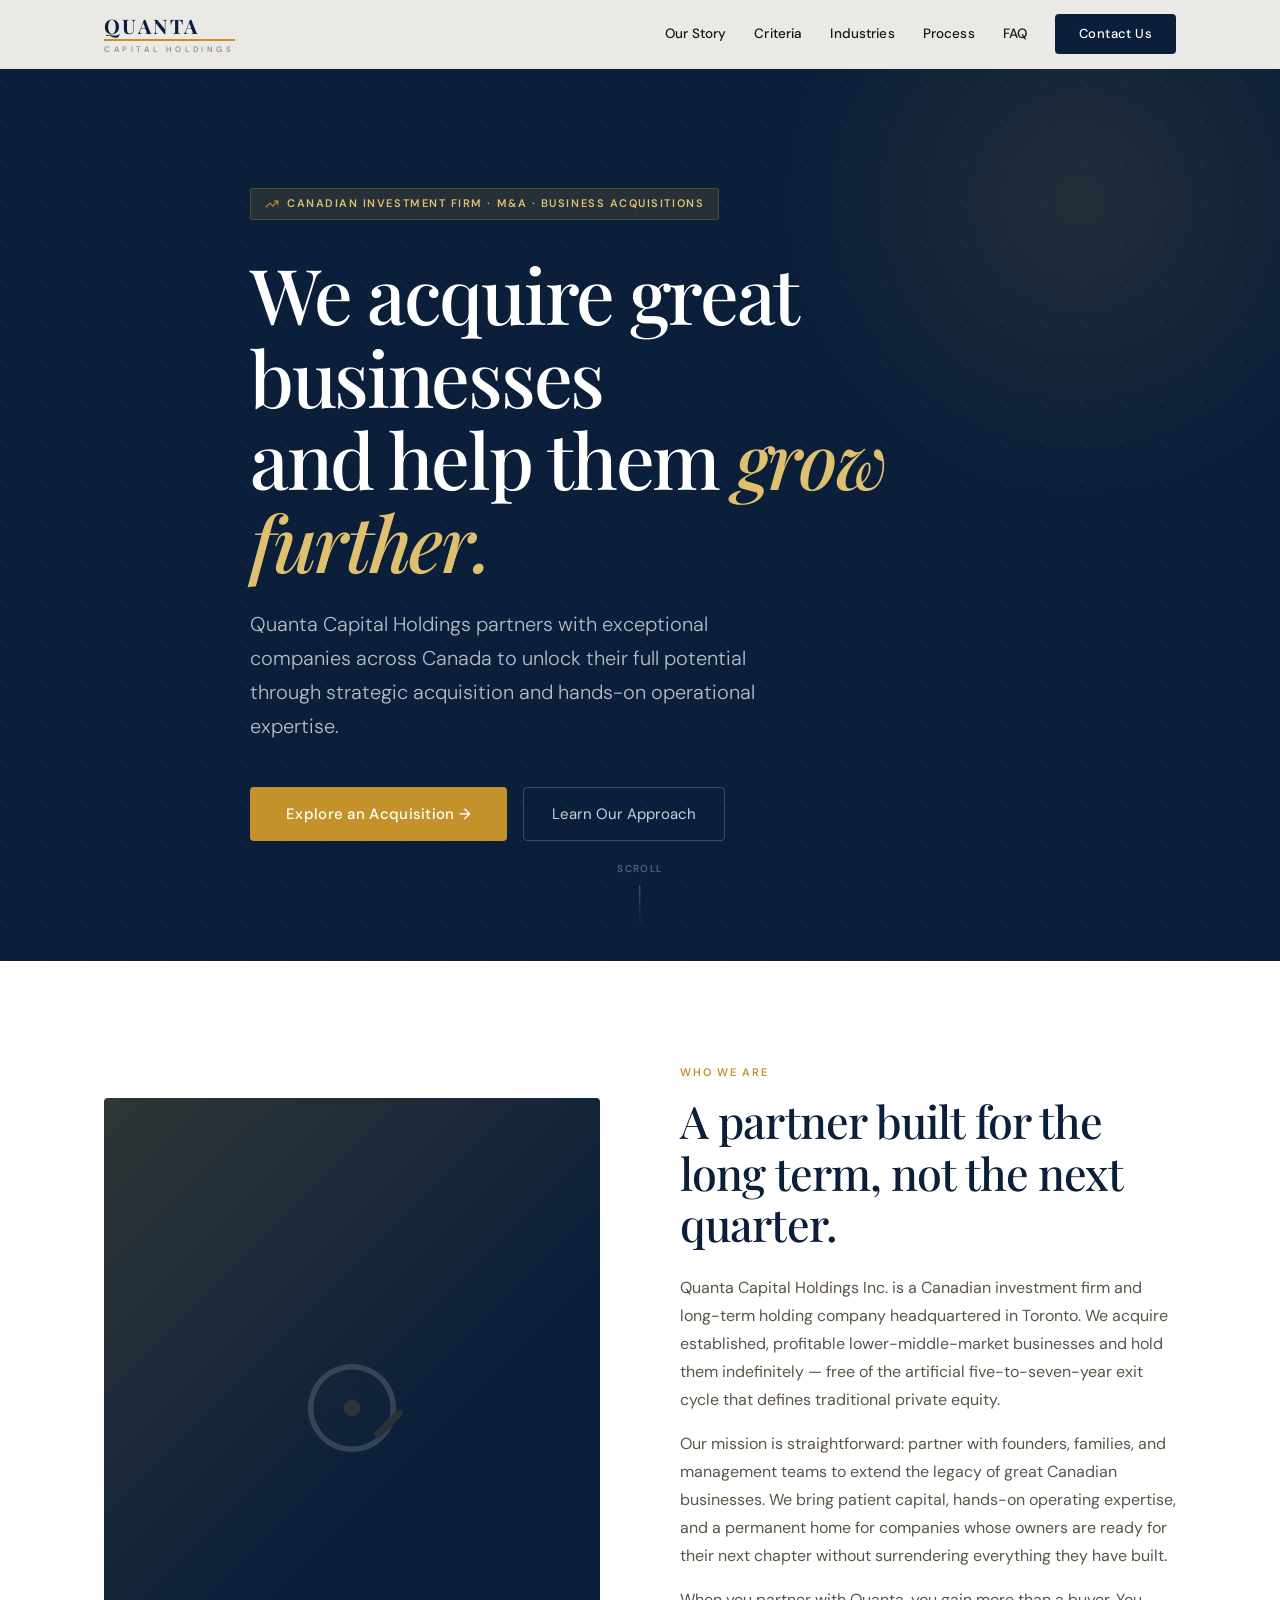
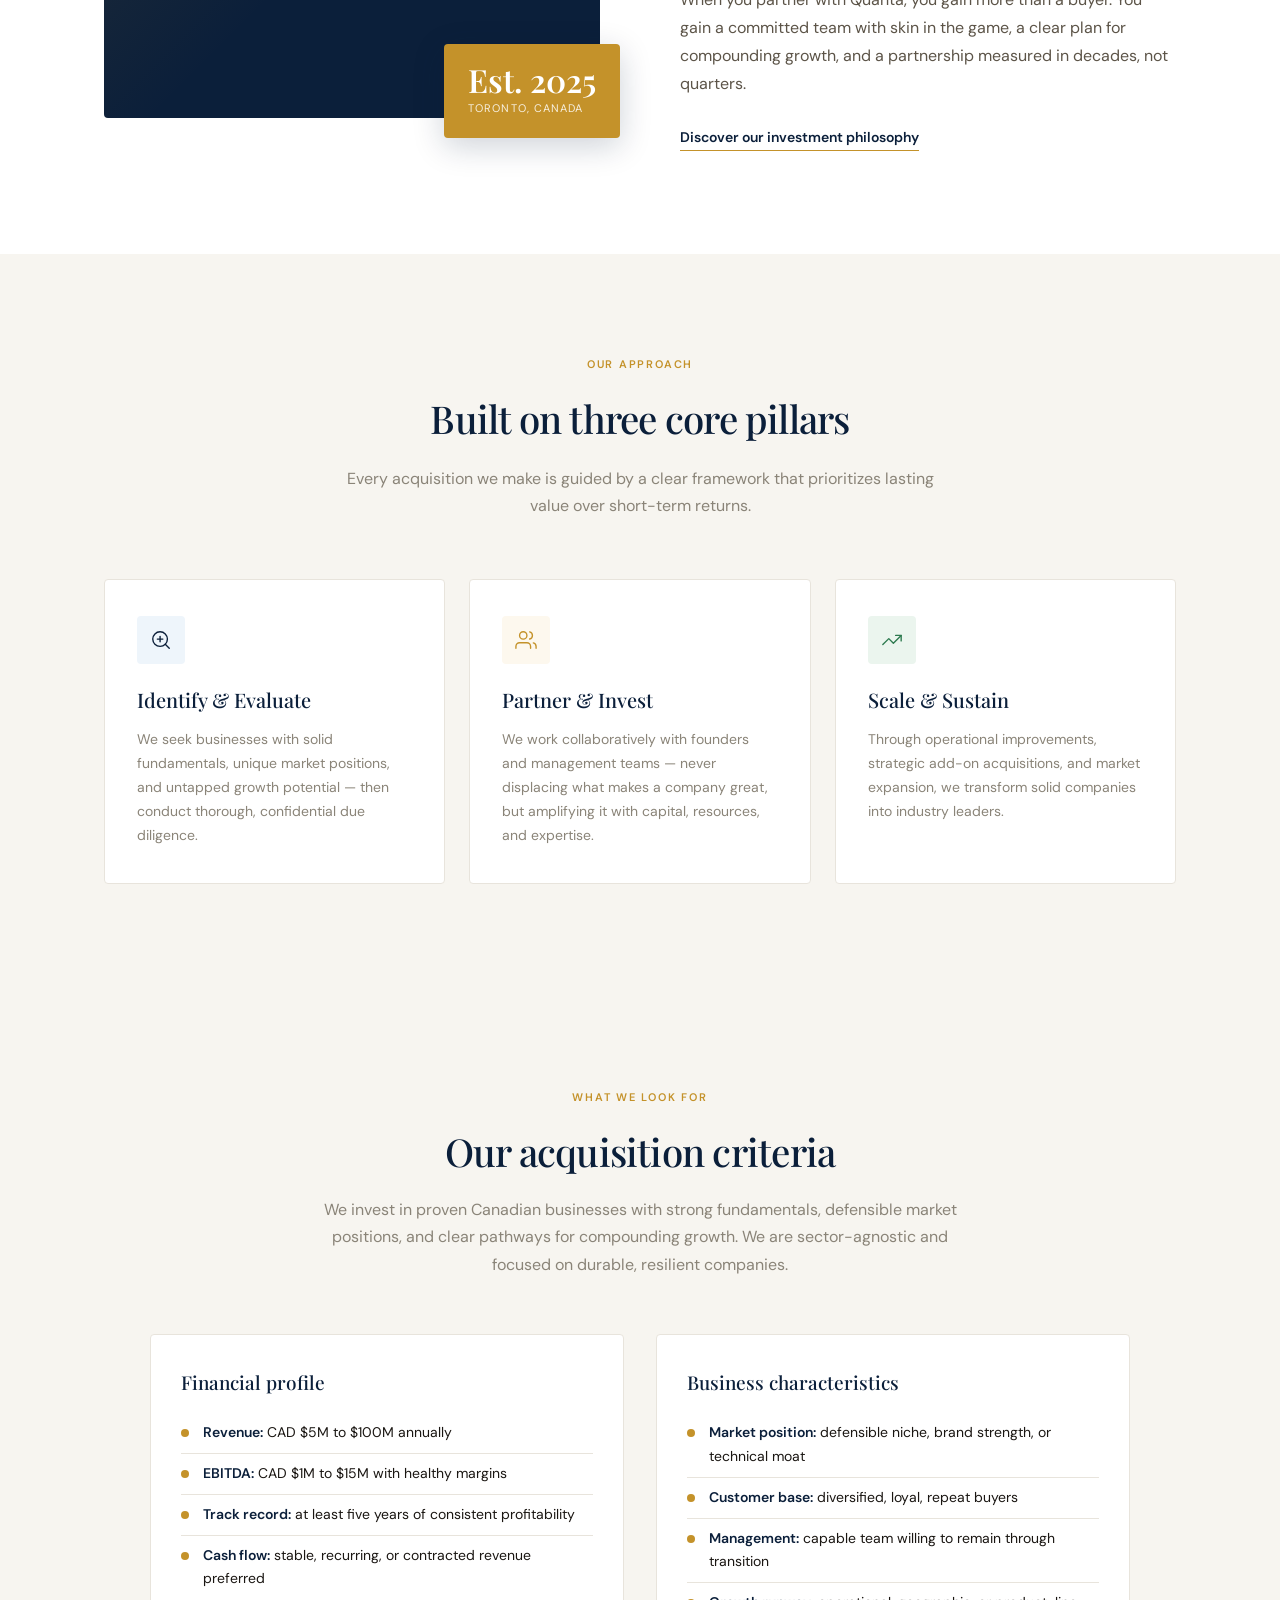
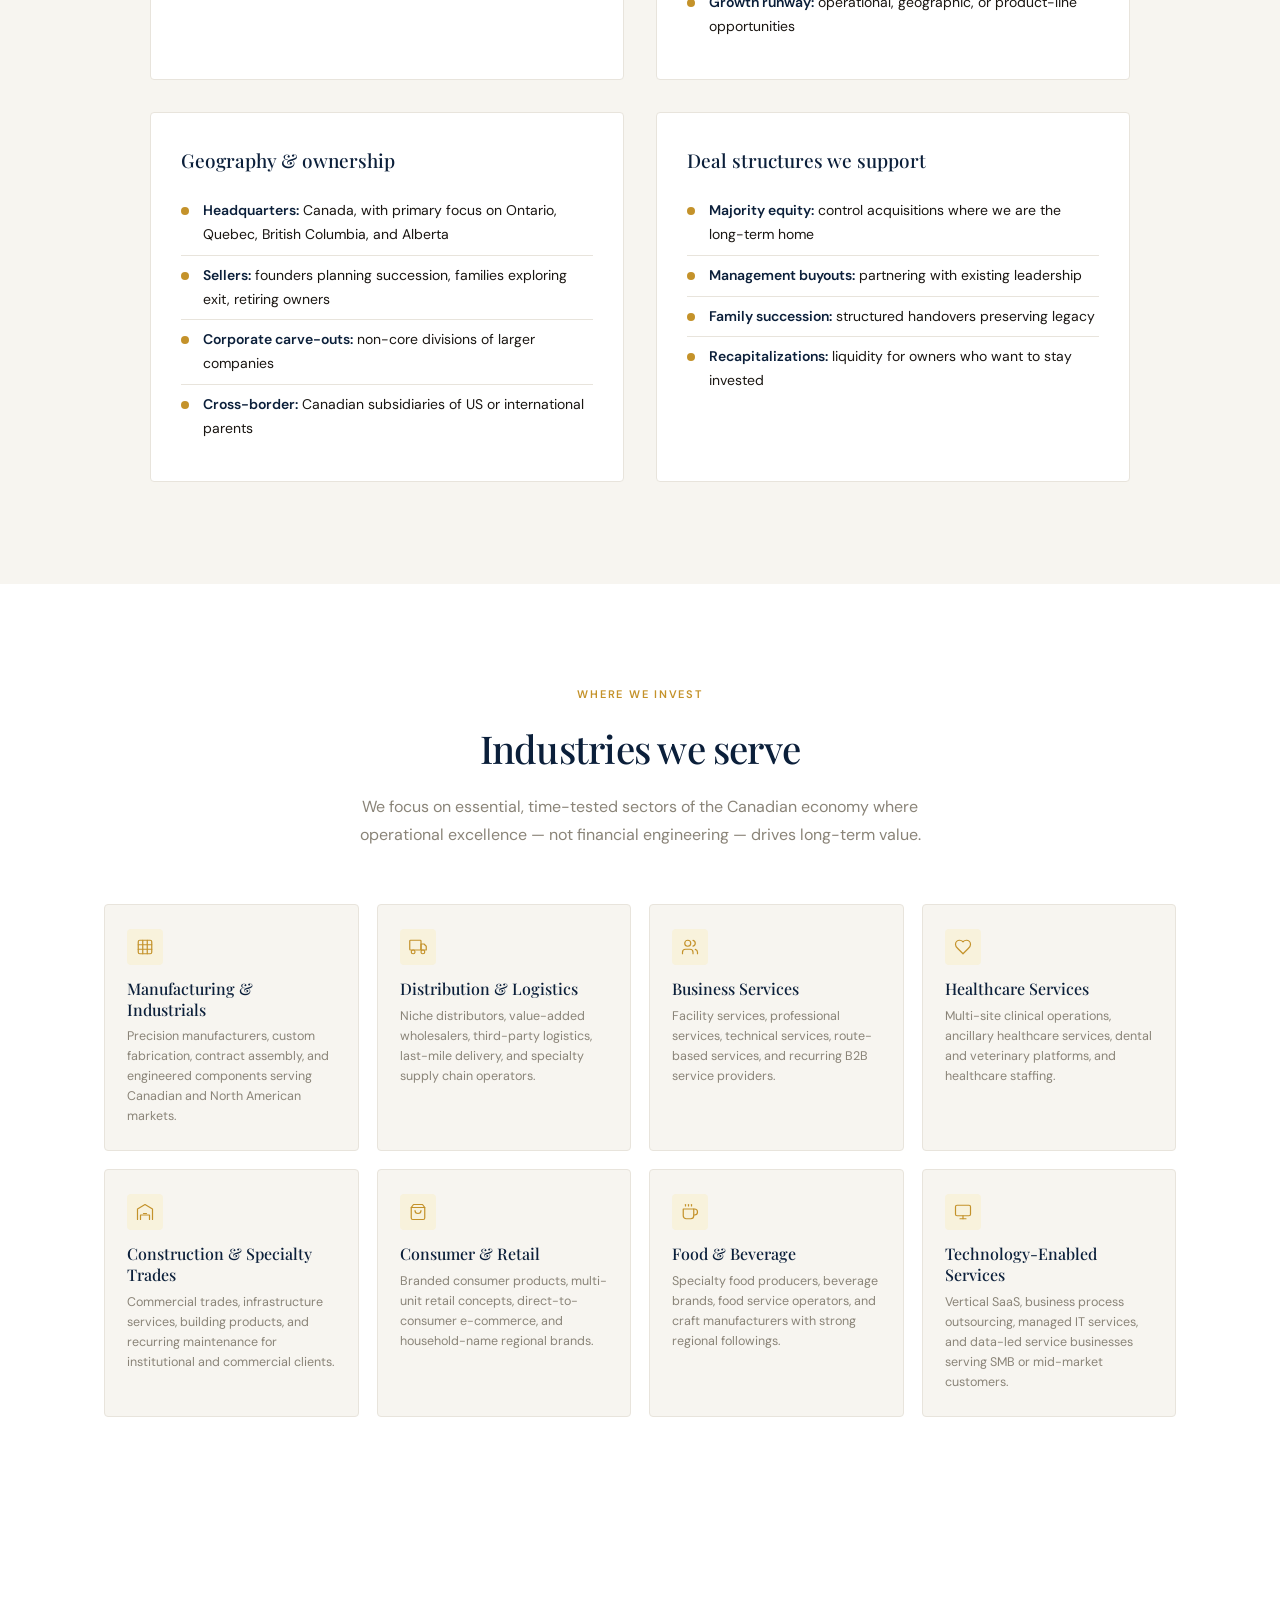
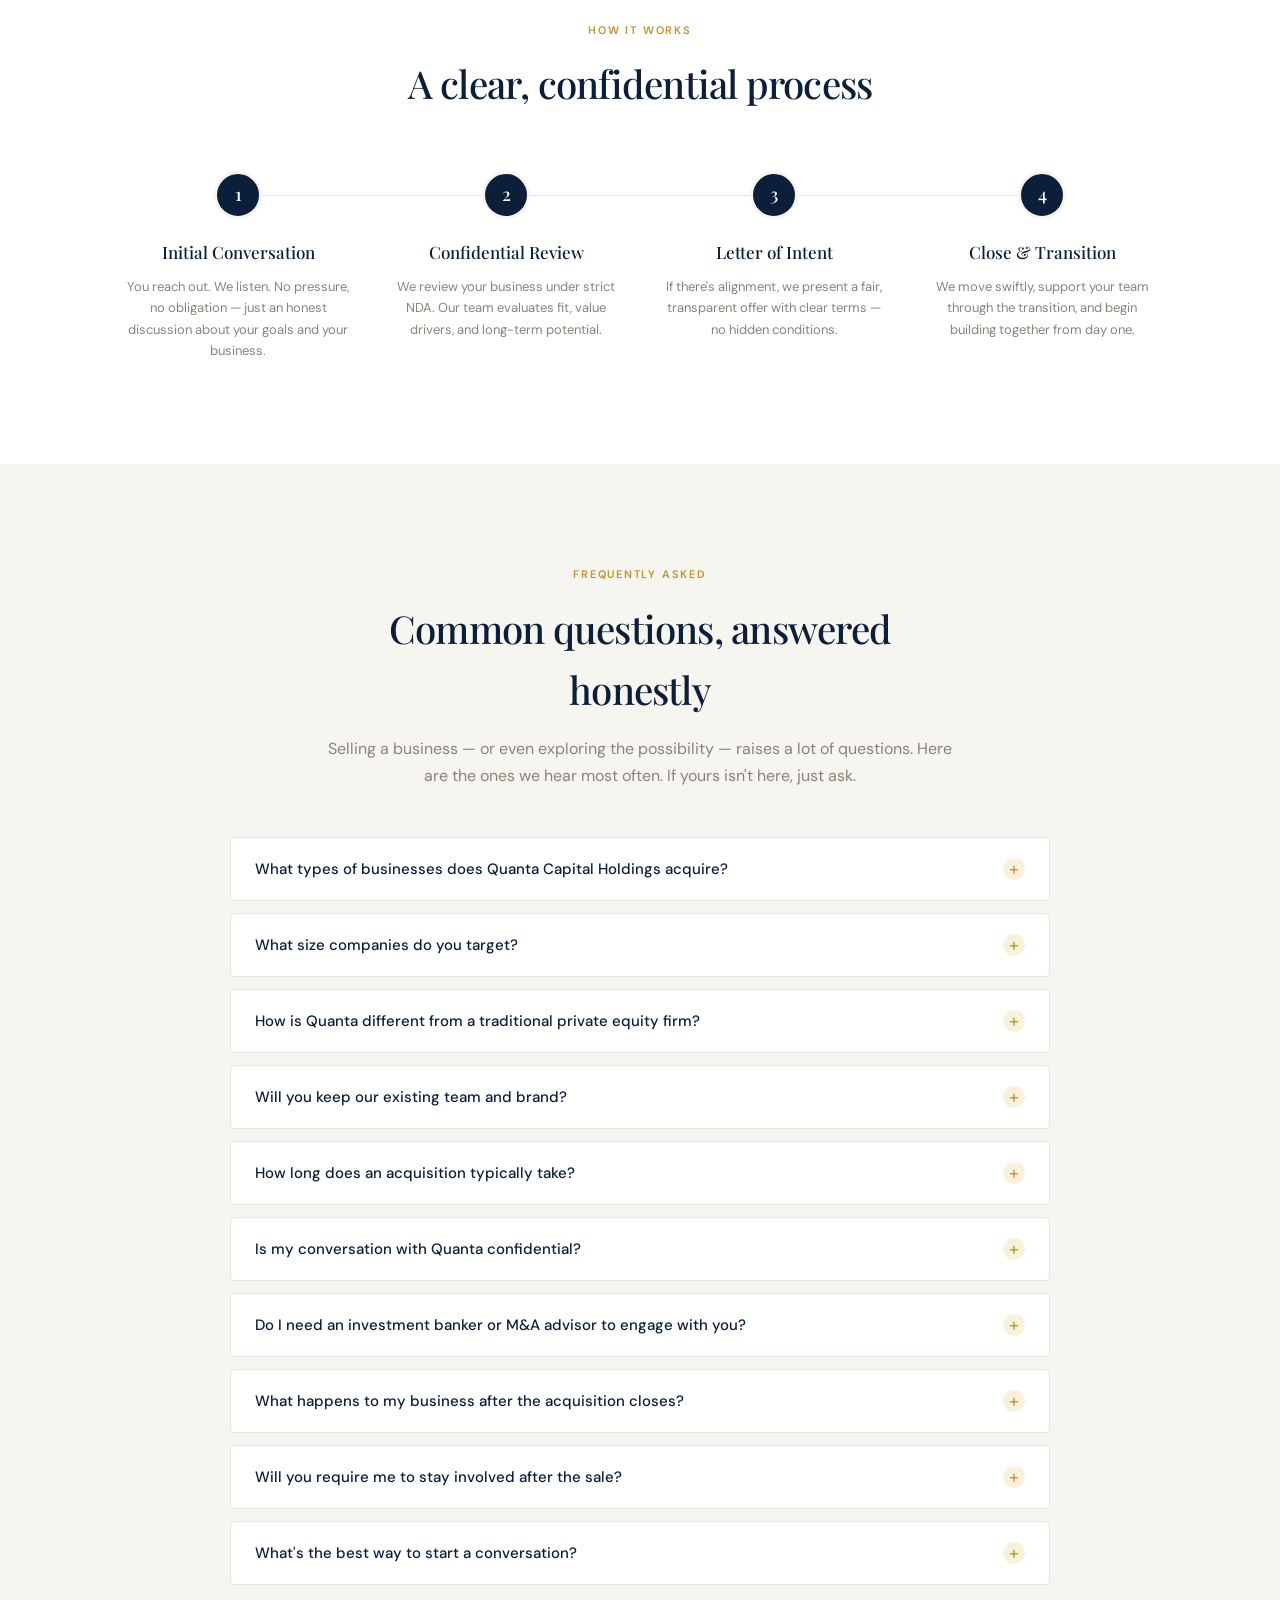
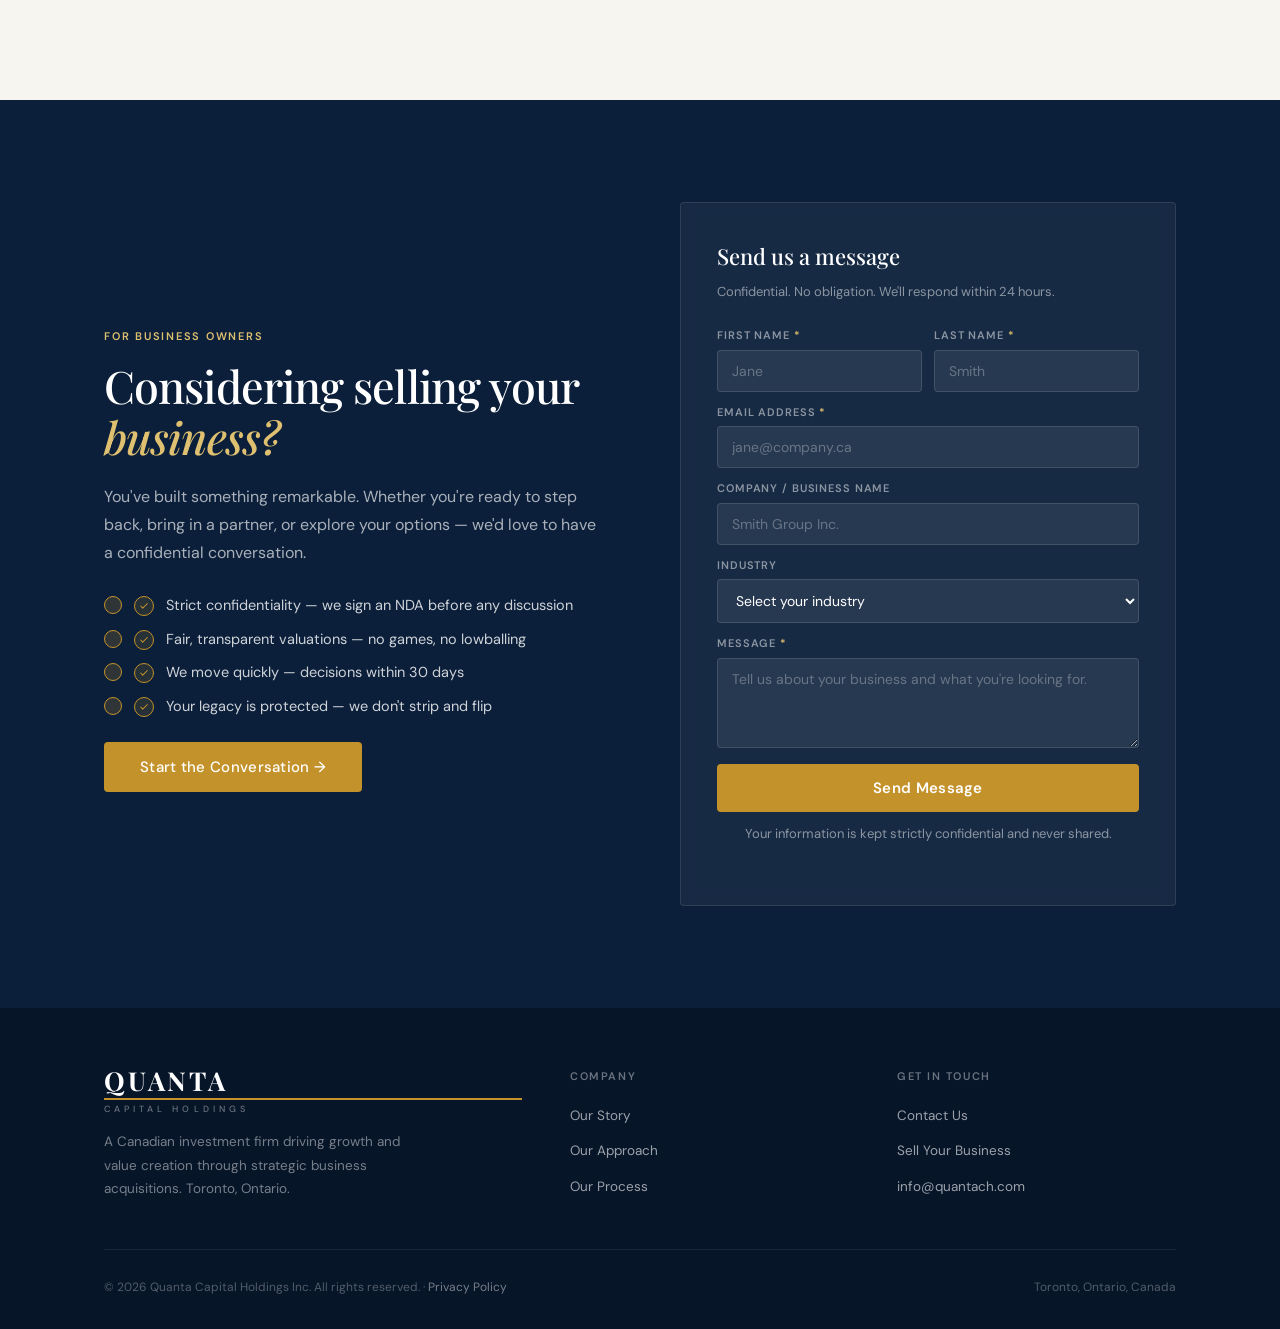
==== ui_kits/website/index.html @ c56e2008 "SEO overhaul: rich metadata, structured data, and content expansion Head metadata: - Keyword-rich ti" ====
<!DOCTYPE html>
<html lang="en">
<head>
<meta charset="UTF-8">
<meta name="viewport" content="width=device-width, initial-scale=1.0">

<!-- Primary SEO -->
<title>Quanta Capital Holdings | Canadian M&amp;A Firm &amp; Lower-Middle-Market Acquisitions</title>
<meta name="description" content="Quanta Capital Holdings is a Toronto-based investment firm and long-term holding company acquiring established, profitable Canadian businesses with $5M–$100M in revenue. Confidential, founder-friendly M&amp;A.">
<meta name="keywords" content="Canadian M&amp;A firm, business acquisitions Canada, lower middle market private equity, holding company Toronto, succession planning, sell my business Canada, management buyout, family business succession, business broker alternative, founder exit, EBITDA acquisition, Canadian holding company, strategic acquirer, lower mid-market acquisitions, Quanta Capital">
<meta name="author" content="Quanta Capital Holdings Inc.">
<meta name="robots" content="index, follow, max-snippet:-1, max-image-preview:large">
<meta name="theme-color" content="#0B1F3A">
<link rel="canonical" href="https://quantach.com/">

<!-- Geo / local SEO -->
<meta name="geo.region" content="CA-ON">
<meta name="geo.placename" content="Toronto">
<meta name="geo.position" content="43.6532;-79.3832">
<meta name="ICBM" content="43.6532, -79.3832">

<!-- Open Graph -->
<meta property="og:type" content="website">
<meta property="og:site_name" content="Quanta Capital Holdings">
<meta property="og:title" content="Quanta Capital Holdings | Canadian M&amp;A Firm &amp; Lower-Middle-Market Acquisitions">
<meta property="og:description" content="Toronto-based investment firm acquiring established, profitable Canadian businesses with $5M–$100M in revenue. Long-term capital, founder-friendly transactions, complete confidentiality.">
<meta property="og:url" content="https://quantach.com/">
<meta property="og:locale" content="en_CA">
<meta property="og:image" content="https://quantach.com/assets/logo-white.png">
<meta property="og:image:alt" content="Quanta Capital Holdings logo">

<!-- Twitter Card -->
<meta name="twitter:card" content="summary_large_image">
<meta name="twitter:title" content="Quanta Capital Holdings | Canadian M&amp;A Firm">
<meta name="twitter:description" content="Toronto-based long-term holding company acquiring established Canadian businesses ($5M–$100M revenue). Confidential, founder-friendly M&amp;A.">
<meta name="twitter:image" content="https://quantach.com/assets/logo-white.png">

<!-- Favicons / app icons -->
<link rel="icon" type="image/svg+xml" href="/assets/logo-mark.svg">
<link rel="icon" type="image/png" sizes="256x256" href="/assets/logo-mark.png">
<link rel="apple-touch-icon" href="/assets/logo-mark.png">

<!-- Google Analytics -->
<script async src="https://www.googletagmanager.com/gtag/js?id=G-FZ38SFPC56"></script>
<script>
  window.dataLayer = window.dataLayer || [];
  function gtag(){dataLayer.push(arguments);}
  gtag('js', new Date());
  gtag('config', 'G-FZ38SFPC56');
</script>

<!-- Structured data: Organization -->
<script type="application/ld+json">
{
  "@context": "https://schema.org",
  "@type": "FinancialService",
  "@id": "https://quantach.com/#organization",
  "name": "Quanta Capital Holdings Inc.",
  "alternateName": "Quanta Capital",
  "url": "https://quantach.com/",
  "logo": "https://quantach.com/assets/logo.png",
  "image": "https://quantach.com/assets/logo-white.png",
  "description": "Canadian investment firm and long-term holding company focused on acquiring established, profitable lower-middle-market businesses across Canada.",
  "foundingDate": "2025",
  "founder": { "@type": "Organization", "name": "Quanta Capital Holdings Inc." },
  "address": {
    "@type": "PostalAddress",
    "addressLocality": "Toronto",
    "addressRegion": "ON",
    "addressCountry": "CA"
  },
  "areaServed": [
    { "@type": "Country", "name": "Canada" },
    { "@type": "AdministrativeArea", "name": "Ontario" },
    { "@type": "AdministrativeArea", "name": "Quebec" },
    { "@type": "AdministrativeArea", "name": "British Columbia" },
    { "@type": "AdministrativeArea", "name": "Alberta" }
  ],
  "knowsAbout": [
    "Mergers and Acquisitions",
    "Lower-Middle-Market Private Equity",
    "Business Acquisitions",
    "Management Buyouts",
    "Succession Planning",
    "Family Business Transitions",
    "Canadian M&A"
  ],
  "email": "info@quantach.com",
  "contactPoint": {
    "@type": "ContactPoint",
    "contactType": "Acquisitions",
    "email": "info@quantach.com",
    "availableLanguage": ["English", "French"]
  }
}
</script>

<!-- Structured data: WebSite -->
<script type="application/ld+json">
{
  "@context": "https://schema.org",
  "@type": "WebSite",
  "url": "https://quantach.com/",
  "name": "Quanta Capital Holdings",
  "publisher": { "@id": "https://quantach.com/#organization" },
  "inLanguage": "en-CA"
}
</script>

<!-- Structured data: FAQPage -->
<script type="application/ld+json">
{
  "@context": "https://schema.org",
  "@type": "FAQPage",
  "mainEntity": [
    {"@type": "Question", "name": "What types of businesses does Quanta Capital Holdings acquire?", "acceptedAnswer": {"@type": "Answer", "text": "We acquire established, profitable Canadian businesses across manufacturing, distribution, business services, healthcare services, construction and specialty trades, consumer products, food and beverage, and technology-enabled services. Our typical target generates between CAD $5M and $100M in revenue with $1M to $15M in EBITDA."}},
    {"@type": "Question", "name": "What size companies do you target?", "acceptedAnswer": {"@type": "Answer", "text": "Our investment range is purpose-built for the lower-middle market: annual revenue between CAD $5M and $100M and EBITDA between $1M and $15M. We also consider smaller add-on acquisitions for portfolio companies."}},
    {"@type": "Question", "name": "How is Quanta different from a traditional private equity firm?", "acceptedAnswer": {"@type": "Answer", "text": "Quanta is a long-term holding company, not a fund with a fixed exit timeline. We can hold businesses indefinitely, reinvest profits for compounding growth, and align decisions with what is right for the business rather than a five-year fund cycle."}},
    {"@type": "Question", "name": "Will you keep our existing team and brand?", "acceptedAnswer": {"@type": "Answer", "text": "Yes. We acquire businesses for what they already are. The teams, brands, and operating philosophies that built your success are exactly what we want to preserve and amplify."}},
    {"@type": "Question", "name": "How long does an acquisition typically take?", "acceptedAnswer": {"@type": "Answer", "text": "From first conversation to a signed letter of intent, the timeline is typically 30 to 45 days. From letter of intent to close, expect another 60 to 90 days for diligence, financing, and legal documentation."}},
    {"@type": "Question", "name": "Is my conversation with Quanta confidential?", "acceptedAnswer": {"@type": "Answer", "text": "Yes. We sign a mutual non-disclosure agreement before any substantive discussion of your business. Customers, employees, suppliers, and competitors will never learn we are in conversation unless you choose to tell them."}},
    {"@type": "Question", "name": "Do I need an investment banker or M&A advisor to engage with Quanta?", "acceptedAnswer": {"@type": "Answer", "text": "No. Many of the founders we speak with come to us directly. You are welcome to bring an advisor, and we always recommend you retain independent legal and tax counsel before signing definitive documents."}},
    {"@type": "Question", "name": "What happens to my business after the acquisition closes?", "acceptedAnswer": {"@type": "Answer", "text": "We work with existing leadership on a 100-day plan focused on stability and continuity. From there we collaborate on growth — operational improvements, technology, hiring, geographic expansion, and strategic add-on acquisitions when appropriate."}},
    {"@type": "Question", "name": "Will you require me to stay involved after the sale?", "acceptedAnswer": {"@type": "Answer", "text": "That depends on your goals. Some founders want a clean exit, some want to stay in their role for years, and many prefer something in between such as an advisory role or a defined transition period. Every transaction is structured around what you want."}},
    {"@type": "Question", "name": "What's the best way to start a conversation?", "acceptedAnswer": {"@type": "Answer", "text": "Submit a brief message through our contact form or email info@quantach.com. The first conversation is a 30-minute call with no pitch and no obligation."}}
  ]
}
</script>

<link href="https://fonts.googleapis.com/css2?family=Playfair+Display:ital,wght@0,400;0,500;0,600;0,700;1,400;1,500&family=DM+Sans:opsz,wght@9..40,300;9..40,400;9..40,500;9..40,600&family=DM+Mono:wght@400;500&display=swap" rel="stylesheet">
<style>
/* ── Reset & Base ─────────────────────────────── */
*, *::before, *::after { box-sizing: border-box; margin: 0; padding: 0; }
html { scroll-behavior: smooth; }
body { font-family: 'DM Sans', system-ui, sans-serif; background: #F7F5F0; color: #1A1612; line-height: 1.6; }
img, svg { display: block; }
a { color: inherit; text-decoration: none; }

/* ── Tokens ───────────────────────────────────── */
:root {
  --navy: #0B1F3A;
  --navy-dark: #071529;
  --navy-light: #1A3A60;
  --gold: #C4922A;
  --gold-light: #DFC070;
  --gold-pale: #F8F2DC;
  --off-white: #F7F5F0;
  --warm-100: #E8E4DC;
  --warm-200: #D2CCBF;
  --warm-400: #8A8478;
  --warm-900: #1A1612;
  --max-w: 1200px;
  --pad-x: clamp(20px, 5vw, 80px);
}

/* ── Layout Helpers ───────────────────────────── */
.container { max-width: var(--max-w); margin: 0 auto; padding: 0 var(--pad-x); }
.section { padding: clamp(60px, 8vw, 110px) 0; }
.eyebrow { font-size: 11px; font-weight: 600; letter-spacing: 0.16em; text-transform: uppercase; color: var(--gold); margin-bottom: 14px; }
.eyebrow.light { color: var(--gold-light); }
.display { font-family: 'Playfair Display', Georgia, serif; font-weight: 500; line-height: 1.1; letter-spacing: -0.02em; }

/* ── NAV ──────────────────────────────────────── */
#nav {
  position: fixed; top: 0; left: 0; right: 0; z-index: 100;
  background: rgba(247,245,240,0.95); backdrop-filter: blur(12px);
  border-bottom: 1px solid var(--warm-100);
  transition: box-shadow 0.3s ease;
}
#nav.scrolled { box-shadow: 0 2px 20px rgba(11,31,58,0.08); }
.nav-inner { max-width: var(--max-w); margin: 0 auto; padding: 0 var(--pad-x); height: 68px; display: flex; align-items: center; justify-content: space-between; }
.nav-logo { display: flex; align-items: center; gap: 11px; cursor: pointer; }
.nav-logo-mark { width: 34px; height: 34px; flex-shrink: 0; }
.nav-wordmark { line-height: 1; }
.nav-wordmark strong { display: block; font-family: 'Playfair Display', serif; font-size: 15px; font-weight: 600; letter-spacing: 0.06em; color: var(--navy); }
.nav-wordmark span { display: block; font-size: 9px; letter-spacing: 0.2em; font-weight: 500; color: var(--warm-400); text-transform: uppercase; margin-top: 2px; }
.nav-links { display: flex; align-items: center; gap: 28px; }
.nav-link { font-size: 13.5px; font-weight: 500; color: var(--warm-900); letter-spacing: 0.01em; transition: color 0.2s; padding: 4px 0; border-bottom: 1.5px solid transparent; }
.nav-link:hover { color: var(--navy); border-bottom-color: var(--gold); }
.nav-btn { background: var(--navy); color: white; padding: 10px 24px; border-radius: 4px; font-size: 13px; font-weight: 500; letter-spacing: 0.03em; transition: background 0.2s, transform 0.15s; }
.nav-btn:hover { background: var(--navy-light); transform: translateY(-1px); }
.nav-mobile-toggle { display: none; flex-direction: column; gap: 5px; cursor: pointer; padding: 4px; }
.nav-mobile-toggle span { width: 22px; height: 2px; background: var(--navy); border-radius: 2px; transition: all 0.2s; }

/* ── HERO ─────────────────────────────────────── */
#hero {
  min-height: 100vh;
  background: var(--navy);
  display: flex; flex-direction: column; justify-content: center;
  position: relative; overflow: hidden;
  padding-top: 68px;
}
.hero-grid {
  background-image: radial-gradient(circle at 1px 1px, rgba(255,255,255,0.04) 1px, transparent 0);
  background-size: 40px 40px;
  position: absolute; inset: 0;
}
.hero-glow {
  position: absolute; width: 600px; height: 600px; border-radius: 50%;
  background: radial-gradient(circle, rgba(196,146,42,0.12) 0%, transparent 70%);
  top: -100px; right: -100px; pointer-events: none;
}
.hero-inner { max-width: var(--max-w); margin: 0 auto; padding: clamp(60px, 10vw, 120px) var(--pad-x); position: relative; z-index: 1; }
.hero-tag { display: inline-flex; align-items: center; gap: 8px; background: rgba(196,146,42,0.15); border: 1px solid rgba(196,146,42,0.3); border-radius: 2px; padding: 6px 14px; margin-bottom: 32px; }
.hero-tag span { font-size: 11px; font-weight: 600; letter-spacing: 0.14em; text-transform: uppercase; color: var(--gold-light); }
.hero-h1 { font-family: 'Playfair Display', serif; font-size: clamp(44px, 6vw, 80px); font-weight: 500; color: white; line-height: 1.08; letter-spacing: -0.03em; max-width: 780px; margin-bottom: 24px; }
.hero-h1 em { font-style: italic; color: var(--gold-light); }
.hero-sub { font-size: clamp(16px, 2vw, 20px); font-weight: 300; color: rgba(255,255,255,0.7); max-width: 560px; line-height: 1.7; margin-bottom: 44px; }
.hero-actions { display: flex; gap: 16px; flex-wrap: wrap; }
.btn-hero-primary { background: var(--gold); color: white; padding: 15px 36px; border-radius: 4px; font-size: 15px; font-weight: 500; letter-spacing: 0.02em; transition: background 0.2s, transform 0.15s; }
.btn-hero-primary:hover { background: #b5841f; transform: translateY(-2px); }
.btn-hero-ghost { background: transparent; color: rgba(255,255,255,0.8); padding: 14px 28px; border-radius: 4px; border: 1.5px solid rgba(255,255,255,0.2); font-size: 15px; font-weight: 400; transition: all 0.2s; }
.btn-hero-ghost:hover { border-color: rgba(255,255,255,0.5); color: white; }
.hero-scroll { position: absolute; bottom: 36px; left: 50%; transform: translateX(-50%); display: flex; flex-direction: column; align-items: center; gap: 8px; }
.hero-scroll span { font-size: 10px; letter-spacing: 0.14em; text-transform: uppercase; color: rgba(255,255,255,0.35); font-weight: 500; }
.scroll-line { width: 1px; height: 40px; background: linear-gradient(to bottom, rgba(255,255,255,0.3), transparent); animation: scrollPulse 2s ease-in-out infinite; }
@keyframes scrollPulse { 0%,100% { opacity: 0.3; } 50% { opacity: 0.8; } }


/* ── ABOUT ────────────────────────────────────── */
#about { background: white; }
.about-grid { display: grid; grid-template-columns: 1fr 1fr; gap: 80px; align-items: center; }
.about-img-wrap { position: relative; }
.about-img-placeholder { width: 100%; aspect-ratio: 4/5; background: var(--navy); border-radius: 4px; overflow: hidden; position: relative; }
.about-img-placeholder::after { content: ''; position: absolute; inset: 0; background: linear-gradient(135deg, rgba(196,146,42,0.2) 0%, transparent 60%); }
.about-img-inner { position: absolute; inset: 0; display: flex; align-items: center; justify-content: center; }
.about-img-inner svg { opacity: 0.15; }
.about-badge { position: absolute; bottom: -20px; right: -20px; background: var(--gold); color: white; padding: 20px 24px; border-radius: 4px; box-shadow: 0 8px 32px rgba(11,31,58,0.2); }
.about-badge-num { font-family: 'Playfair Display', serif; font-size: 32px; font-weight: 600; line-height: 1; }
.about-badge-label { font-size: 11px; letter-spacing: 0.1em; text-transform: uppercase; opacity: 0.85; margin-top: 4px; }
.about-text h2 { font-family: 'Playfair Display', serif; font-size: clamp(32px, 3.5vw, 48px); font-weight: 500; color: var(--navy); line-height: 1.15; letter-spacing: -0.02em; margin-bottom: 24px; }
.about-text p { font-size: 16px; line-height: 1.75; color: #5C5448; margin-bottom: 16px; }
.about-link { display: inline-flex; align-items: center; gap: 8px; font-size: 14px; font-weight: 600; color: var(--navy); margin-top: 12px; border-bottom: 1.5px solid var(--gold); padding-bottom: 2px; transition: gap 0.2s; }
.about-link:hover { gap: 14px; }

/* ── PILLARS ──────────────────────────────────── */
#pillars { background: var(--off-white); }
.pillars-head { text-align: center; max-width: 600px; margin: 0 auto 60px; }
.pillars-head h2 { font-family: 'Playfair Display', serif; font-size: clamp(30px, 3vw, 44px); font-weight: 500; color: var(--navy); letter-spacing: -0.02em; margin-bottom: 16px; }
.pillars-head p { font-size: 16px; color: var(--warm-400); line-height: 1.7; }
.pillars-grid { display: grid; grid-template-columns: repeat(3, 1fr); gap: 24px; }
.pillar-card { background: white; border: 1px solid var(--warm-100); border-radius: 4px; padding: 36px 32px; transition: box-shadow 0.25s, transform 0.25s; }
.pillar-card:hover { box-shadow: 0 8px 32px rgba(11,31,58,0.1); transform: translateY(-3px); }
.pillar-icon { width: 48px; height: 48px; border-radius: 4px; background: #EEF5FB; display: flex; align-items: center; justify-content: center; margin-bottom: 20px; }
.pillar-card h3 { font-family: 'Playfair Display', serif; font-size: 20px; font-weight: 500; color: var(--navy); margin-bottom: 12px; }
.pillar-card p { font-size: 14px; line-height: 1.7; color: var(--warm-400); }

/* ── SELLER CTA ───────────────────────────────── */
#seller-cta { background: var(--navy); }
.seller-inner { display: grid; grid-template-columns: 1fr 1fr; gap: 80px; align-items: center; }
.seller-text h2 { font-family: 'Playfair Display', serif; font-size: clamp(30px, 3.5vw, 50px); font-weight: 500; color: white; line-height: 1.15; letter-spacing: -0.02em; margin-bottom: 20px; }
.seller-text h2 em { font-style: italic; color: var(--gold-light); }
.seller-text p { font-size: 16px; line-height: 1.75; color: rgba(255,255,255,0.65); margin-bottom: 16px; }
.seller-features { list-style: none; margin: 28px 0 36px; display: flex; flex-direction: column; gap: 12px; }
.seller-features li { display: flex; align-items: flex-start; gap: 12px; font-size: 14.5px; color: rgba(255,255,255,0.8); line-height: 1.5; }
.seller-features li::before { content: ''; width: 18px; height: 18px; border-radius: 50%; background: rgba(196,146,42,0.2); border: 1.5px solid var(--gold); flex-shrink: 0; margin-top: 1px; display: flex; align-items: center; justify-content: center; }
.check-icon { display: inline-flex; align-items: center; justify-content: center; width: 20px; height: 20px; border-radius: 50%; background: rgba(196,146,42,0.15); border: 1.5px solid var(--gold); flex-shrink: 0; margin-top: 1px; }
.seller-form-card { background: rgba(255,255,255,0.05); border: 1px solid rgba(255,255,255,0.1); border-radius: 4px; padding: 36px; backdrop-filter: blur(8px); }
.seller-form-card h3 { font-family: 'Playfair Display', serif; font-size: 22px; color: white; font-weight: 500; margin-bottom: 8px; }
.seller-form-card p { font-size: 13px; color: rgba(255,255,255,0.5); margin-bottom: 24px; }
.form-row { display: grid; grid-template-columns: 1fr 1fr; gap: 12px; margin-bottom: 12px; }
.form-field { display: flex; flex-direction: column; gap: 5px; }
.form-field label { font-size: 11px; font-weight: 600; letter-spacing: 0.08em; text-transform: uppercase; color: rgba(255,255,255,0.5); }
.form-field input, .form-field textarea, .form-field select {
  font-family: 'DM Sans', sans-serif; font-size: 14px;
  background: rgba(255,255,255,0.07); border: 1px solid rgba(255,255,255,0.12);
  border-radius: 4px; padding: 11px 14px; color: white; outline: none;
  transition: border-color 0.2s, background 0.2s; width: 100%;
}
.form-field input::placeholder, .form-field textarea::placeholder { color: rgba(255,255,255,0.3); }
.form-field input:focus, .form-field textarea:focus, .form-field select:focus { border-color: var(--gold); background: rgba(255,255,255,0.1); }
.form-field textarea { resize: vertical; min-height: 90px; }
.form-field select option { background: #071529; color: white; }
.form-req { color: var(--gold-light); }
.form-submit { width: 100%; background: var(--gold); color: white; border: none; border-radius: 4px; padding: 14px; font-family: 'DM Sans', sans-serif; font-size: 15px; font-weight: 600; cursor: pointer; transition: background 0.2s, transform 0.15s; margin-top: 8px; letter-spacing: 0.02em; }
.form-submit:hover { background: #b5841f; transform: translateY(-1px); }
.form-privacy { font-size: 11px; color: rgba(255,255,255,0.35); text-align: center; margin-top: 12px; }

/* ── INVESTMENT CRITERIA ───────────────────────── */
#criteria { background: var(--off-white); }
.criteria-head { text-align: center; max-width: 640px; margin: 0 auto 56px; }
.criteria-head h2 { font-family: 'Playfair Display', serif; font-size: clamp(28px, 3vw, 42px); font-weight: 500; color: var(--navy); letter-spacing: -0.02em; margin-bottom: 14px; }
.criteria-head > p { font-size: 16px; color: var(--warm-400); line-height: 1.7; }
.criteria-grid { display: grid; grid-template-columns: repeat(2, 1fr); gap: 32px; max-width: 980px; margin: 0 auto; }
.criteria-card { background: white; border: 1px solid var(--warm-100); border-radius: 4px; padding: 32px 30px; }
.criteria-card h3 { font-family: 'Playfair Display', serif; font-size: 19px; font-weight: 500; color: var(--navy); margin-bottom: 16px; }
.criteria-card ul { list-style: none; }
.criteria-card ul li { font-size: 14px; line-height: 1.7; color: var(--warm-900); padding: 8px 0 8px 22px; position: relative; border-bottom: 1px solid var(--warm-100); }
.criteria-card ul li:last-child { border-bottom: none; }
.criteria-card ul li::before { content: ''; position: absolute; left: 0; top: 16px; width: 8px; height: 8px; background: var(--gold); border-radius: 50%; }
.criteria-card ul li strong { color: var(--navy); font-weight: 600; }

/* ── INDUSTRIES ────────────────────────────────── */
#industries { background: white; }
.industries-head { text-align: center; max-width: 640px; margin: 0 auto 56px; }
.industries-head h2 { font-family: 'Playfair Display', serif; font-size: clamp(28px, 3vw, 42px); font-weight: 500; color: var(--navy); letter-spacing: -0.02em; margin-bottom: 14px; }
.industries-head > p { font-size: 16px; color: var(--warm-400); line-height: 1.7; }
.industries-grid { display: grid; grid-template-columns: repeat(4, 1fr); gap: 18px; }
.industry-card { background: var(--off-white); border: 1px solid var(--warm-100); border-radius: 4px; padding: 24px 22px; transition: border-color 0.2s, transform 0.2s, box-shadow 0.2s; }
.industry-card:hover { border-color: var(--gold-light); transform: translateY(-2px); box-shadow: 0 8px 24px rgba(11,31,58,0.06); }
.industry-card .industry-icon { width: 36px; height: 36px; border-radius: 4px; background: var(--gold-pale); display: flex; align-items: center; justify-content: center; margin-bottom: 14px; }
.industry-card h3 { font-family: 'Playfair Display', serif; font-size: 16px; font-weight: 500; color: var(--navy); margin-bottom: 6px; line-height: 1.3; }
.industry-card p { font-size: 12.5px; line-height: 1.6; color: var(--warm-400); }

/* ── FAQ ──────────────────────────────────────── */
#faq { background: var(--off-white); }
.faq-head { text-align: center; max-width: 640px; margin: 0 auto 48px; }
.faq-head h2 { font-family: 'Playfair Display', serif; font-size: clamp(28px, 3vw, 42px); font-weight: 500; color: var(--navy); letter-spacing: -0.02em; margin-bottom: 14px; }
.faq-head > p { font-size: 16px; color: var(--warm-400); line-height: 1.7; }
.faq-list { max-width: 820px; margin: 0 auto; }
.faq-item { background: white; border: 1px solid var(--warm-100); border-radius: 4px; margin-bottom: 12px; overflow: hidden; }
.faq-q { width: 100%; background: none; border: none; cursor: pointer; padding: 20px 24px; text-align: left; font-family: 'DM Sans', sans-serif; font-size: 15px; font-weight: 500; color: var(--navy); display: flex; justify-content: space-between; align-items: center; gap: 16px; transition: background 0.15s; }
.faq-q:hover { background: var(--off-white); }
.faq-q .faq-toggle { width: 22px; height: 22px; border-radius: 50%; background: var(--gold-pale); color: var(--gold); display: flex; align-items: center; justify-content: center; font-size: 18px; font-weight: 400; flex-shrink: 0; transition: transform 0.2s, background 0.2s; }
.faq-item.open .faq-q .faq-toggle { transform: rotate(45deg); background: var(--gold); color: white; }
.faq-a { max-height: 0; overflow: hidden; transition: max-height 0.3s ease; }
.faq-item.open .faq-a { max-height: 500px; }
.faq-a-inner { padding: 0 24px 22px; font-size: 14px; line-height: 1.75; color: var(--warm-400); }

/* ── PROCESS ──────────────────────────────────── */
#process { background: white; }
.process-head { text-align: center; max-width: 560px; margin: 0 auto 56px; }
.process-head h2 { font-family: 'Playfair Display', serif; font-size: clamp(28px, 3vw, 42px); font-weight: 500; color: var(--navy); letter-spacing: -0.02em; margin-bottom: 14px; }
.process-steps { display: grid; grid-template-columns: repeat(4, 1fr); gap: 0; position: relative; }
.process-steps::before { content: ''; position: absolute; top: 24px; left: 12.5%; right: 12.5%; height: 1px; background: var(--warm-100); z-index: 0; }
.process-step { padding: 0 20px; text-align: center; position: relative; z-index: 1; }
.step-num { width: 48px; height: 48px; border-radius: 50%; background: var(--navy); color: white; font-family: 'Playfair Display', serif; font-size: 18px; font-weight: 500; display: flex; align-items: center; justify-content: center; margin: 0 auto 20px; border: 3px solid var(--off-white); }
.process-step h4 { font-family: 'Playfair Display', serif; font-size: 17px; font-weight: 500; color: var(--navy); margin-bottom: 10px; }
.process-step p { font-size: 13px; line-height: 1.65; color: var(--warm-400); }

/* ── HONEYPOT (bot trap — keep off-screen, never display:none) ── */
.hp-wrap { position:absolute; left:-9999px; top:auto; width:1px; height:1px; overflow:hidden; }

/* ── PRIVACY PAGE ─────────────────────────────── */
#privacy-page { display: none; }
.privacy-hero { background: var(--navy); padding: clamp(60px,8vw,100px) 0 clamp(40px,6vw,70px); }
.privacy-hero h1 { font-family: 'Playfair Display', serif; font-size: clamp(32px,4vw,52px); color: white; font-weight: 500; letter-spacing: -0.02em; line-height: 1.1; margin-bottom: 12px; }
.privacy-hero p { font-size: 15px; color: rgba(255,255,255,0.5); }
.privacy-body { background: var(--off-white); padding: clamp(48px,6vw,80px) 0; }
.privacy-content { max-width: 740px; }
.privacy-content h2 { font-family: 'Playfair Display', serif; font-size: 22px; font-weight: 500; color: var(--navy); margin: 40px 0 12px; }
.privacy-content h2:first-child { margin-top: 0; }
.privacy-content p { font-size: 14.5px; line-height: 1.8; color: var(--warm-400); margin-bottom: 14px; }
.privacy-content ul { padding-left: 20px; margin-bottom: 14px; }
.privacy-content ul li { font-size: 14.5px; line-height: 1.8; color: var(--warm-400); margin-bottom: 6px; }
.privacy-content a { color: var(--navy); text-decoration: underline; }

/* ── CONTACT PAGE ─────────────────────────────── */
#contact-page { display: none; }
#contact-page.active { display: block; }
.contact-hero { background: var(--navy); padding: clamp(60px,8vw,100px) 0 clamp(40px,6vw,70px); }
.contact-hero h1 { font-family: 'Playfair Display', serif; font-size: clamp(36px,5vw,64px); color: white; font-weight: 500; letter-spacing: -0.02em; line-height: 1.1; margin-bottom: 16px; }
.contact-hero p { font-size: 18px; color: rgba(255,255,255,0.6); max-width: 520px; line-height: 1.7; }
.contact-body { background: var(--off-white); padding: clamp(48px,6vw,80px) 0; }
.contact-grid { display: grid; grid-template-columns: 1fr 1.6fr; gap: 64px; align-items: start; }
.contact-info h3 { font-family: 'Playfair Display', serif; font-size: 22px; font-weight: 500; color: var(--navy); margin-bottom: 12px; }
.contact-info p { font-size: 14px; line-height: 1.7; color: var(--warm-400); margin-bottom: 32px; }
.contact-detail { display: flex; align-items: flex-start; gap: 14px; margin-bottom: 20px; }
.contact-detail-icon { width: 40px; height: 40px; border-radius: 4px; background: white; border: 1px solid var(--warm-100); display: flex; align-items: center; justify-content: center; flex-shrink: 0; }
.contact-detail-text strong { display: block; font-size: 12px; font-weight: 600; letter-spacing: 0.08em; text-transform: uppercase; color: var(--warm-400); margin-bottom: 2px; }
.contact-detail-text span { font-size: 14px; color: var(--navy); }
.contact-form-card { background: white; border: 1px solid var(--warm-100); border-radius: 4px; box-shadow: 0 2px 20px rgba(11,31,58,0.06); padding: 40px; }
.contact-form-card h3 { font-family: 'Playfair Display', serif; font-size: 24px; color: var(--navy); font-weight: 500; margin-bottom: 6px; }
.contact-form-card .sub { font-size: 14px; color: var(--warm-400); margin-bottom: 28px; }
.field-group { display: grid; grid-template-columns: 1fr 1fr; gap: 16px; margin-bottom: 16px; }
.field-single { margin-bottom: 16px; }
.cf-label { display: block; font-size: 12px; font-weight: 600; letter-spacing: 0.06em; text-transform: uppercase; color: var(--warm-400); margin-bottom: 6px; }
.cf-input, .cf-textarea, .cf-select {
  width: 100%; font-family: 'DM Sans', sans-serif; font-size: 14.5px;
  border: 1.5px solid var(--warm-200); border-radius: 4px;
  padding: 11px 14px; color: var(--warm-900); background: white;
  outline: none; transition: border-color 0.2s, box-shadow 0.2s;
}
.cf-input:focus, .cf-textarea:focus, .cf-select:focus { border-color: var(--navy); box-shadow: 0 0 0 3px rgba(11,31,58,0.07); }
.cf-textarea { resize: vertical; min-height: 110px; }
.cf-req { color: var(--gold); }
.cf-submit { width: 100%; background: var(--navy); color: white; border: none; border-radius: 4px; padding: 15px; font-family: 'DM Sans', sans-serif; font-size: 16px; font-weight: 500; cursor: pointer; transition: background 0.2s, transform 0.15s; margin-top: 8px; letter-spacing: 0.02em; }
.cf-submit:hover { background: var(--navy-light); transform: translateY(-1px); }
.cf-note { font-size: 12px; color: var(--warm-400); text-align: center; margin-top: 14px; line-height: 1.6; }
.success-msg { display: none; text-align: center; padding: 48px 32px; }
.success-msg.show { display: block; }
.success-icon { width: 60px; height: 60px; background: #EBF5EE; border-radius: 50%; margin: 0 auto 20px; display: flex; align-items: center; justify-content: center; }
.success-msg h3 { font-family: 'Playfair Display', serif; font-size: 26px; color: var(--navy); margin-bottom: 10px; }
.success-msg p { font-size: 15px; color: var(--warm-400); line-height: 1.7; }

/* ── FOOTER ───────────────────────────────────── */
#footer { background: var(--navy-dark); padding: 60px 0 32px; }
.footer-inner { max-width: var(--max-w); margin: 0 auto; padding: 0 var(--pad-x); }
.footer-top { display: grid; grid-template-columns: 1.5fr 1fr 1fr; gap: 48px; margin-bottom: 48px; }
.footer-brand p { font-size: 13.5px; line-height: 1.75; color: rgba(255,255,255,0.45); margin-top: 16px; max-width: 300px; }
.footer-col h4 { font-size: 11px; font-weight: 600; letter-spacing: 0.14em; text-transform: uppercase; color: rgba(255,255,255,0.4); margin-bottom: 16px; }
.footer-col ul { list-style: none; display: flex; flex-direction: column; gap: 10px; }
.footer-col ul li a { font-size: 13.5px; color: rgba(255,255,255,0.6); transition: color 0.2s; }
.footer-col ul li a:hover { color: white; }
.footer-bottom { border-top: 1px solid rgba(255,255,255,0.08); padding-top: 28px; display: flex; align-items: center; justify-content: space-between; }
.footer-legal { font-size: 12px; color: rgba(255,255,255,0.3); }
.footer-legal a { color: rgba(255,255,255,0.45); transition: color 0.2s; }
.footer-legal a:hover { color: rgba(255,255,255,0.7); }

/* ── HOME PAGE ────────────────────────────────── */
#home-page { display: block; }
#home-page.hidden { display: none; }

/* ── Responsive ───────────────────────────────── */
@media (max-width: 900px) {
  .about-grid, .seller-inner, .contact-grid { grid-template-columns: 1fr; gap: 40px; }
  .pillars-grid { grid-template-columns: 1fr 1fr; }
  .process-steps { grid-template-columns: 1fr 1fr; }
  .industries-grid { grid-template-columns: 1fr 1fr; }
  .criteria-grid { grid-template-columns: 1fr; }
  .process-steps::before { display: none; }
  .process-step { margin-bottom: 32px; }
.footer-top { grid-template-columns: 1fr 1fr; }
  .nav-links { display: none; }
  .nav-mobile-toggle { display: flex; }
  .form-row { grid-template-columns: 1fr; }
  .field-group { grid-template-columns: 1fr; }
  .about-img-placeholder { aspect-ratio: 16/9; }
}
@media (max-width: 600px) {
  .pillars-grid, .process-steps, .industries-grid { grid-template-columns: 1fr; }
  .footer-top { grid-template-columns: 1fr; }
  .hero-actions { flex-direction: column; }
  .btn-hero-primary, .btn-hero-ghost { text-align: center; }
}

/* ── Animations ───────────────────────────────── */
.fade-in { opacity: 0; transform: translateY(20px); transition: opacity 0.6s ease, transform 0.6s ease; }
.fade-in.visible { opacity: 1; transform: translateY(0); }
</style>
</head>
<body>

<!-- NAV -->
<nav id="nav">
  <div class="nav-inner">
    <a class="nav-logo" onclick="showPage('home')" style="text-decoration:none">
      <div style="line-height:1">
        <span style="display:block; font-family:'Playfair Display',Georgia,serif; font-size:20px; font-weight:700; letter-spacing:0.12em; color:#0B1F3A;">QUANTA</span>
        <span style="display:block; height:2px; background:#C4922A; margin:3px 0 4px; width:100%;"></span>
        <span style="display:block; font-family:'DM Sans',sans-serif; font-size:8px; letter-spacing:0.45em; font-weight:500; color:#8A8478; text-transform:uppercase;">Capital Holdings</span>
      </div>
    </a>
    <div class="nav-links">
      <a class="nav-link" onclick="showPage('home'); scrollToSection('about'); return false;" href="javascript:void(0)">Our Story</a>
      <a class="nav-link" onclick="showPage('home'); scrollToSection('criteria'); return false;" href="javascript:void(0)">Criteria</a>
      <a class="nav-link" onclick="showPage('home'); scrollToSection('industries'); return false;" href="javascript:void(0)">Industries</a>
      <a class="nav-link" onclick="showPage('home'); scrollToSection('process'); return false;" href="javascript:void(0)">Process</a>
      <a class="nav-link" onclick="showPage('home'); scrollToSection('faq'); return false;" href="javascript:void(0)">FAQ</a>
      <a class="nav-btn" onclick="showPage('contact'); return false;" href="javascript:void(0)">Contact Us</a>
    </div>
    <div class="nav-mobile-toggle" onclick="toggleMobileNav()">
      <span></span><span></span><span></span>
    </div>
  </div>
</nav>

<!-- ═══════════════════════ HOME PAGE ═══════════════════════ -->
<div id="home-page">

<!-- HERO -->
<section id="hero">
  <div class="hero-grid"></div>
  <div class="hero-glow"></div>
  <div class="hero-inner">
    <div class="hero-tag">
      <svg width="14" height="14" viewBox="0 0 24 24" fill="none" stroke="#C4922A" stroke-width="2" stroke-linecap="round" stroke-linejoin="round"><polyline points="22 7 13.5 15.5 8.5 10.5 2 17"/><polyline points="16 7 22 7 22 13"/></svg>
      <span>Canadian Investment Firm · M&A · Business Acquisitions</span>
    </div>
    <h1 class="hero-h1">We acquire great businesses<br>and help them <em>grow further.</em></h1>
    <p class="hero-sub">Quanta Capital Holdings partners with exceptional companies across Canada to unlock their full potential through strategic acquisition and hands-on operational expertise.</p>
    <div class="hero-actions">
      <a class="btn-hero-primary" onclick="showPage('contact'); return false;" href="javascript:void(0)">Explore an Acquisition →</a>
      <a class="btn-hero-ghost" onclick="scrollToSection('about'); return false;" href="javascript:void(0)">Learn Our Approach</a>
    </div>
  </div>
  <div class="hero-scroll">
    <span>Scroll</span>
    <div class="scroll-line"></div>
  </div>
</section>

<!-- ABOUT -->
<section id="about" class="section">
  <div class="container">
    <div class="about-grid">
      <div class="about-img-wrap fade-in">
        <div class="about-img-placeholder">
          <div class="about-img-inner">
            <svg width="120" height="120" viewBox="0 0 64 64" fill="none">
              <circle cx="32" cy="32" r="22" stroke="#FFFFFF" stroke-width="3" fill="none"/>
              <line x1="46" y1="46" x2="57" y2="35" stroke="#C4922A" stroke-width="4" stroke-linecap="round"/>
              <circle cx="32" cy="32" r="4.5" fill="#C4922A"/>
            </svg>
          </div>
        </div>
        <div class="about-badge">
          <div class="about-badge-num">Est. 2025</div>
          <div class="about-badge-label">Toronto, Canada</div>
        </div>
      </div>
      <div class="about-text fade-in">
        <div class="eyebrow">Who We Are</div>
        <h2>A partner built for the long term, not the next quarter.</h2>
        <p>Quanta Capital Holdings Inc. is a Canadian investment firm and long-term holding company headquartered in Toronto. We acquire established, profitable lower-middle-market businesses and hold them indefinitely — free of the artificial five-to-seven-year exit cycle that defines traditional private equity.</p>
        <p>Our mission is straightforward: partner with founders, families, and management teams to extend the legacy of great Canadian businesses. We bring patient capital, hands-on operating expertise, and a permanent home for companies whose owners are ready for their next chapter without surrendering everything they have built.</p>
        <p>When you partner with Quanta, you gain more than a buyer. You gain a committed team with skin in the game, a clear plan for compounding growth, and a partnership measured in decades, not quarters.</p>
        <a class="about-link" onclick="scrollToSection('pillars'); return false;" href="javascript:void(0)">Discover our investment philosophy</a>
      </div>
    </div>
  </div>
</section>

<!-- PILLARS -->
<section id="pillars" class="section">
  <div class="container">
    <div class="pillars-head fade-in">
      <div class="eyebrow">Our Approach</div>
      <h2>Built on three core pillars</h2>
      <p>Every acquisition we make is guided by a clear framework that prioritizes lasting value over short-term returns.</p>
    </div>
    <div class="pillars-grid">
      <div class="pillar-card fade-in">
        <div class="pillar-icon">
          <svg width="22" height="22" viewBox="0 0 24 24" fill="none" stroke="#0B1F3A" stroke-width="1.5" stroke-linecap="round" stroke-linejoin="round"><circle cx="11" cy="11" r="8"/><path d="m21 21-4.35-4.35"/><path d="M11 8v6M8 11h6"/></svg>
        </div>
        <h3>Identify & Evaluate</h3>
        <p>We seek businesses with solid fundamentals, unique market positions, and untapped growth potential — then conduct thorough, confidential due diligence.</p>
      </div>
      <div class="pillar-card fade-in">
        <div class="pillar-icon" style="background:#FDF8EE">
          <svg width="22" height="22" viewBox="0 0 24 24" fill="none" stroke="#C4922A" stroke-width="1.5" stroke-linecap="round" stroke-linejoin="round"><path d="M17 21v-2a4 4 0 0 0-4-4H5a4 4 0 0 0-4 4v2"/><circle cx="9" cy="7" r="4"/><path d="M23 21v-2a4 4 0 0 0-3-3.87"/><path d="M16 3.13a4 4 0 0 1 0 7.75"/></svg>
        </div>
        <h3>Partner & Invest</h3>
        <p>We work collaboratively with founders and management teams — never displacing what makes a company great, but amplifying it with capital, resources, and expertise.</p>
      </div>
      <div class="pillar-card fade-in">
        <div class="pillar-icon" style="background:#EBF5EE">
          <svg width="22" height="22" viewBox="0 0 24 24" fill="none" stroke="#2D7A4F" stroke-width="1.5" stroke-linecap="round" stroke-linejoin="round"><polyline points="22 7 13.5 15.5 8.5 10.5 2 17"/><polyline points="16 7 22 7 22 13"/></svg>
        </div>
        <h3>Scale & Sustain</h3>
        <p>Through operational improvements, strategic add-on acquisitions, and market expansion, we transform solid companies into industry leaders.</p>
      </div>
    </div>
  </div>
</section>

<!-- INVESTMENT CRITERIA -->
<section id="criteria" class="section">
  <div class="container">
    <div class="criteria-head fade-in">
      <div class="eyebrow">What We Look For</div>
      <h2>Our acquisition criteria</h2>
      <p>We invest in proven Canadian businesses with strong fundamentals, defensible market positions, and clear pathways for compounding growth. We are sector-agnostic and focused on durable, resilient companies.</p>
    </div>
    <div class="criteria-grid">

      <div class="criteria-card fade-in">
        <h3>Financial profile</h3>
        <ul>
          <li><strong>Revenue:</strong> CAD $5M to $100M annually</li>
          <li><strong>EBITDA:</strong> CAD $1M to $15M with healthy margins</li>
          <li><strong>Track record:</strong> at least five years of consistent profitability</li>
          <li><strong>Cash flow:</strong> stable, recurring, or contracted revenue preferred</li>
        </ul>
      </div>

      <div class="criteria-card fade-in">
        <h3>Business characteristics</h3>
        <ul>
          <li><strong>Market position:</strong> defensible niche, brand strength, or technical moat</li>
          <li><strong>Customer base:</strong> diversified, loyal, repeat buyers</li>
          <li><strong>Management:</strong> capable team willing to remain through transition</li>
          <li><strong>Growth runway:</strong> operational, geographic, or product-line opportunities</li>
        </ul>
      </div>

      <div class="criteria-card fade-in">
        <h3>Geography &amp; ownership</h3>
        <ul>
          <li><strong>Headquarters:</strong> Canada, with primary focus on Ontario, Quebec, British Columbia, and Alberta</li>
          <li><strong>Sellers:</strong> founders planning succession, families exploring exit, retiring owners</li>
          <li><strong>Corporate carve-outs:</strong> non-core divisions of larger companies</li>
          <li><strong>Cross-border:</strong> Canadian subsidiaries of US or international parents</li>
        </ul>
      </div>

      <div class="criteria-card fade-in">
        <h3>Deal structures we support</h3>
        <ul>
          <li><strong>Majority equity:</strong> control acquisitions where we are the long-term home</li>
          <li><strong>Management buyouts:</strong> partnering with existing leadership</li>
          <li><strong>Family succession:</strong> structured handovers preserving legacy</li>
          <li><strong>Recapitalizations:</strong> liquidity for owners who want to stay invested</li>
        </ul>
      </div>

    </div>
  </div>
</section>

<!-- INDUSTRIES -->
<section id="industries" class="section">
  <div class="container">
    <div class="industries-head fade-in">
      <div class="eyebrow">Where We Invest</div>
      <h2>Industries we serve</h2>
      <p>We focus on essential, time-tested sectors of the Canadian economy where operational excellence — not financial engineering — drives long-term value.</p>
    </div>
    <div class="industries-grid">

      <div class="industry-card fade-in">
        <div class="industry-icon"><svg width="18" height="18" viewBox="0 0 24 24" fill="none" stroke="#C4922A" stroke-width="1.6" stroke-linecap="round" stroke-linejoin="round"><rect x="3" y="3" width="18" height="18" rx="2"/><path d="M9 3v18M15 3v18M3 9h18M3 15h18"/></svg></div>
        <h3>Manufacturing &amp; Industrials</h3>
        <p>Precision manufacturers, custom fabrication, contract assembly, and engineered components serving Canadian and North American markets.</p>
      </div>

      <div class="industry-card fade-in">
        <div class="industry-icon"><svg width="18" height="18" viewBox="0 0 24 24" fill="none" stroke="#C4922A" stroke-width="1.6" stroke-linecap="round" stroke-linejoin="round"><rect x="1" y="3" width="15" height="13" rx="1"/><path d="M16 8h4l3 3v5h-7z"/><circle cx="5.5" cy="18.5" r="2.5"/><circle cx="18.5" cy="18.5" r="2.5"/></svg></div>
        <h3>Distribution &amp; Logistics</h3>
        <p>Niche distributors, value-added wholesalers, third-party logistics, last-mile delivery, and specialty supply chain operators.</p>
      </div>

      <div class="industry-card fade-in">
        <div class="industry-icon"><svg width="18" height="18" viewBox="0 0 24 24" fill="none" stroke="#C4922A" stroke-width="1.6" stroke-linecap="round" stroke-linejoin="round"><path d="M16 21v-2a4 4 0 0 0-4-4H6a4 4 0 0 0-4 4v2"/><circle cx="9" cy="7" r="4"/><path d="M22 21v-2a4 4 0 0 0-3-3.87"/><path d="M16 3.13a4 4 0 0 1 0 7.75"/></svg></div>
        <h3>Business Services</h3>
        <p>Facility services, professional services, technical services, route-based services, and recurring B2B service providers.</p>
      </div>

      <div class="industry-card fade-in">
        <div class="industry-icon"><svg width="18" height="18" viewBox="0 0 24 24" fill="none" stroke="#C4922A" stroke-width="1.6" stroke-linecap="round" stroke-linejoin="round"><path d="M19 14c1.49-1.46 3-3.21 3-5.5A5.5 5.5 0 0 0 16.5 3c-1.76 0-3 .5-4.5 2-1.5-1.5-2.74-2-4.5-2A5.5 5.5 0 0 0 2 8.5c0 2.29 1.51 4.04 3 5.5l7 7Z"/></svg></div>
        <h3>Healthcare Services</h3>
        <p>Multi-site clinical operations, ancillary healthcare services, dental and veterinary platforms, and healthcare staffing.</p>
      </div>

      <div class="industry-card fade-in">
        <div class="industry-icon"><svg width="18" height="18" viewBox="0 0 24 24" fill="none" stroke="#C4922A" stroke-width="1.6" stroke-linecap="round" stroke-linejoin="round"><path d="M2 22V8l10-6 10 6v14"/><path d="M6 22v-6h12v6"/><path d="M10 14h4"/></svg></div>
        <h3>Construction &amp; Specialty Trades</h3>
        <p>Commercial trades, infrastructure services, building products, and recurring maintenance for institutional and commercial clients.</p>
      </div>

      <div class="industry-card fade-in">
        <div class="industry-icon"><svg width="18" height="18" viewBox="0 0 24 24" fill="none" stroke="#C4922A" stroke-width="1.6" stroke-linecap="round" stroke-linejoin="round"><path d="M6 2 3 6v14a2 2 0 0 0 2 2h14a2 2 0 0 0 2-2V6l-3-4Z"/><path d="M3 6h18"/><path d="M16 10a4 4 0 0 1-8 0"/></svg></div>
        <h3>Consumer &amp; Retail</h3>
        <p>Branded consumer products, multi-unit retail concepts, direct-to-consumer e-commerce, and household-name regional brands.</p>
      </div>

      <div class="industry-card fade-in">
        <div class="industry-icon"><svg width="18" height="18" viewBox="0 0 24 24" fill="none" stroke="#C4922A" stroke-width="1.6" stroke-linecap="round" stroke-linejoin="round"><path d="M17 8h1a4 4 0 1 1 0 8h-1"/><path d="M3 8h14v9a4 4 0 0 1-4 4H7a4 4 0 0 1-4-4Z"/><line x1="6" y1="2" x2="6" y2="4"/><line x1="10" y1="2" x2="10" y2="4"/><line x1="14" y1="2" x2="14" y2="4"/></svg></div>
        <h3>Food &amp; Beverage</h3>
        <p>Specialty food producers, beverage brands, food service operators, and craft manufacturers with strong regional followings.</p>
      </div>

      <div class="industry-card fade-in">
        <div class="industry-icon"><svg width="18" height="18" viewBox="0 0 24 24" fill="none" stroke="#C4922A" stroke-width="1.6" stroke-linecap="round" stroke-linejoin="round"><rect x="2" y="3" width="20" height="14" rx="2"/><line x1="8" y1="21" x2="16" y2="21"/><line x1="12" y1="17" x2="12" y2="21"/></svg></div>
        <h3>Technology-Enabled Services</h3>
        <p>Vertical SaaS, business process outsourcing, managed IT services, and data-led service businesses serving SMB or mid-market customers.</p>
      </div>

    </div>
  </div>
</section>

<!-- PROCESS -->
<section id="process" class="section">
  <div class="container">
    <div class="process-head fade-in">
      <div class="eyebrow">How It Works</div>
      <h2>A clear, confidential process</h2>
    </div>
    <div class="process-steps">
      <div class="process-step fade-in">
        <div class="step-num">1</div>
        <h4>Initial Conversation</h4>
        <p>You reach out. We listen. No pressure, no obligation — just an honest discussion about your goals and your business.</p>
      </div>
      <div class="process-step fade-in">
        <div class="step-num">2</div>
        <h4>Confidential Review</h4>
        <p>We review your business under strict NDA. Our team evaluates fit, value drivers, and long-term potential.</p>
      </div>
      <div class="process-step fade-in">
        <div class="step-num">3</div>
        <h4>Letter of Intent</h4>
        <p>If there's alignment, we present a fair, transparent offer with clear terms — no hidden conditions.</p>
      </div>
      <div class="process-step fade-in">
        <div class="step-num">4</div>
        <h4>Close & Transition</h4>
        <p>We move swiftly, support your team through the transition, and begin building together from day one.</p>
      </div>
    </div>
  </div>
</section>

<!-- FAQ -->
<section id="faq" class="section">
  <div class="container">
    <div class="faq-head fade-in">
      <div class="eyebrow">Frequently Asked</div>
      <h2>Common questions, answered honestly</h2>
      <p>Selling a business — or even exploring the possibility — raises a lot of questions. Here are the ones we hear most often. If yours isn't here, just ask.</p>
    </div>
    <div class="faq-list">

      <div class="faq-item fade-in">
        <button class="faq-q" type="button" onclick="toggleFaq(this)" aria-expanded="false">
          <span>What types of businesses does Quanta Capital Holdings acquire?</span>
          <span class="faq-toggle" aria-hidden="true">+</span>
        </button>
        <div class="faq-a"><div class="faq-a-inner">We acquire established, profitable Canadian businesses across manufacturing, distribution and logistics, business services, healthcare services, construction and specialty trades, consumer products, food and beverage, and technology-enabled services. Our typical target generates between CAD $5M and $100M in revenue with $1M to $15M in EBITDA.</div></div>
      </div>

      <div class="faq-item fade-in">
        <button class="faq-q" type="button" onclick="toggleFaq(this)" aria-expanded="false">
          <span>What size companies do you target?</span>
          <span class="faq-toggle" aria-hidden="true">+</span>
        </button>
        <div class="faq-a"><div class="faq-a-inner">Our investment range is purpose-built for the lower-middle market: annual revenue between CAD $5M and $100M and EBITDA between $1M and $15M. We also consider smaller add-on acquisitions for portfolio companies.</div></div>
      </div>

      <div class="faq-item fade-in">
        <button class="faq-q" type="button" onclick="toggleFaq(this)" aria-expanded="false">
          <span>How is Quanta different from a traditional private equity firm?</span>
          <span class="faq-toggle" aria-hidden="true">+</span>
        </button>
        <div class="faq-a"><div class="faq-a-inner">Quanta is a long-term holding company, not a fund with a fixed exit timeline. That means we can hold businesses indefinitely, reinvest profits for compounding growth, and align decisions with what is right for the business — not what fits a five-year fund cycle. We are not pursuing a flip; we are pursuing a permanent home.</div></div>
      </div>

      <div class="faq-item fade-in">
        <button class="faq-q" type="button" onclick="toggleFaq(this)" aria-expanded="false">
          <span>Will you keep our existing team and brand?</span>
          <span class="faq-toggle" aria-hidden="true">+</span>
        </button>
        <div class="faq-a"><div class="faq-a-inner">Yes. We acquire businesses for what they already are, not what we want them to become. The teams, brands, and operating philosophies that built your success are exactly what we want to preserve and amplify.</div></div>
      </div>

      <div class="faq-item fade-in">
        <button class="faq-q" type="button" onclick="toggleFaq(this)" aria-expanded="false">
          <span>How long does an acquisition typically take?</span>
          <span class="faq-toggle" aria-hidden="true">+</span>
        </button>
        <div class="faq-a"><div class="faq-a-inner">From first conversation to a signed letter of intent, the timeline is typically 30 to 45 days. From letter of intent to close, expect another 60 to 90 days for diligence, financing, and legal documentation. We move quickly without cutting corners.</div></div>
      </div>

      <div class="faq-item fade-in">
        <button class="faq-q" type="button" onclick="toggleFaq(this)" aria-expanded="false">
          <span>Is my conversation with Quanta confidential?</span>
          <span class="faq-toggle" aria-hidden="true">+</span>
        </button>
        <div class="faq-a"><div class="faq-a-inner">Yes — without exception. We sign a mutual non-disclosure agreement before any substantive discussion of your business. Your customers, employees, suppliers, and competitors will never learn we are in conversation unless you choose to tell them.</div></div>
      </div>

      <div class="faq-item fade-in">
        <button class="faq-q" type="button" onclick="toggleFaq(this)" aria-expanded="false">
          <span>Do I need an investment banker or M&amp;A advisor to engage with you?</span>
          <span class="faq-toggle" aria-hidden="true">+</span>
        </button>
        <div class="faq-a"><div class="faq-a-inner">No. Many of the founders we speak with come to us directly. You are welcome to bring an advisor, and we always recommend you retain independent legal and tax counsel before signing definitive documents.</div></div>
      </div>

      <div class="faq-item fade-in">
        <button class="faq-q" type="button" onclick="toggleFaq(this)" aria-expanded="false">
          <span>What happens to my business after the acquisition closes?</span>
          <span class="faq-toggle" aria-hidden="true">+</span>
        </button>
        <div class="faq-a"><div class="faq-a-inner">We work with existing leadership on a 100-day plan focused on stability and continuity. From there we collaborate on growth — operational improvements, technology investment, hiring, geographic expansion, and strategic add-on acquisitions when they make sense for the business.</div></div>
      </div>

      <div class="faq-item fade-in">
        <button class="faq-q" type="button" onclick="toggleFaq(this)" aria-expanded="false">
          <span>Will you require me to stay involved after the sale?</span>
          <span class="faq-toggle" aria-hidden="true">+</span>
        </button>
        <div class="faq-a"><div class="faq-a-inner">That depends on what you want. Some founders want a clean exit, others want to stay in their role for years, and many prefer something in between — perhaps an advisory role or a defined transition period. We design every transaction around your goals, not ours.</div></div>
      </div>

      <div class="faq-item fade-in">
        <button class="faq-q" type="button" onclick="toggleFaq(this)" aria-expanded="false">
          <span>What's the best way to start a conversation?</span>
          <span class="faq-toggle" aria-hidden="true">+</span>
        </button>
        <div class="faq-a"><div class="faq-a-inner">Send us a brief message through our <a href="javascript:void(0)" onclick="showPage('contact'); return false;" style="color:var(--navy); text-decoration:underline">contact form</a>, or email us directly at <a href="mailto:info@quantach.com" style="color:var(--navy); text-decoration:underline">info@quantach.com</a>. The first conversation is a 30-minute call, free of obligation, with no pitch and no pressure.</div></div>
      </div>

    </div>
  </div>
</section>

<!-- SELLER CTA -->
<section id="seller-cta" class="section">
  <div class="container">
    <div class="seller-inner">
      <div class="seller-text fade-in">
        <div class="eyebrow light">For Business Owners</div>
        <h2>Considering selling your <em>business?</em></h2>
        <p>You've built something remarkable. Whether you're ready to step back, bring in a partner, or explore your options — we'd love to have a confidential conversation.</p>
        <ul class="seller-features">
          <li>
            <span class="check-icon">
              <svg width="10" height="10" viewBox="0 0 24 24" fill="none" stroke="#C4922A" stroke-width="2.5" stroke-linecap="round" stroke-linejoin="round"><polyline points="20 6 9 17 4 12"/></svg>
            </span>
            Strict confidentiality — we sign an NDA before any discussion
          </li>
          <li>
            <span class="check-icon">
              <svg width="10" height="10" viewBox="0 0 24 24" fill="none" stroke="#C4922A" stroke-width="2.5" stroke-linecap="round" stroke-linejoin="round"><polyline points="20 6 9 17 4 12"/></svg>
            </span>
            Fair, transparent valuations — no games, no lowballing
          </li>
          <li>
            <span class="check-icon">
              <svg width="10" height="10" viewBox="0 0 24 24" fill="none" stroke="#C4922A" stroke-width="2.5" stroke-linecap="round" stroke-linejoin="round"><polyline points="20 6 9 17 4 12"/></svg>
            </span>
            We move quickly — decisions within 30 days
          </li>
          <li>
            <span class="check-icon">
              <svg width="10" height="10" viewBox="0 0 24 24" fill="none" stroke="#C4922A" stroke-width="2.5" stroke-linecap="round" stroke-linejoin="round"><polyline points="20 6 9 17 4 12"/></svg>
            </span>
            Your legacy is protected — we don't strip and flip
          </li>
        </ul>
        <a class="btn-hero-primary" onclick="showPage('contact'); return false;" href="javascript:void(0)">Start the Conversation →</a>
      </div>

      <!-- Quick Contact Form -->
      <div class="seller-form-card fade-in">
        <h3>Send us a message</h3>
        <p>Confidential. No obligation. We'll respond within 24 hours.</p>
        <form id="quick-form" onsubmit="handleQuickForm(event)">
          <div class="form-row">
            <div class="form-field">
              <label>First name <span class="form-req">*</span></label>
              <input type="text" name="firstName" placeholder="Jane" required>
            </div>
            <div class="form-field">
              <label>Last name <span class="form-req">*</span></label>
              <input type="text" name="lastName" placeholder="Smith" required>
            </div>
          </div>
          <div class="form-field" style="margin-bottom:12px">
            <label>Email address <span class="form-req">*</span></label>
            <input type="email" name="email" placeholder="jane@company.ca" required>
          </div>
          <div class="form-field" style="margin-bottom:12px">
            <label>Company / Business name</label>
            <input type="text" name="company" placeholder="Smith Group Inc.">
          </div>
          <div class="form-field" style="margin-bottom:12px">
            <label>Industry</label>
            <select name="industry">
              <option value="" disabled selected>Select your industry</option>
              <option>Manufacturing</option>
              <option>Distribution &amp; Logistics</option>
              <option>Business Services</option>
              <option>Technology</option>
              <option>Healthcare</option>
              <option>Construction &amp; Trades</option>
              <option>Retail &amp; Consumer</option>
              <option>Food &amp; Beverage</option>
              <option>Other</option>
            </select>
          </div>
          <div class="form-field" style="margin-bottom:8px">
            <label>Message <span class="form-req">*</span></label>
            <textarea name="message" placeholder="Tell us about your business and what you're looking for." required></textarea>
          </div>
          <div class="hp-wrap" aria-hidden="true"><label>Leave this blank<input type="text" name="website" tabindex="-1" value=""></label></div>
          <button type="submit" class="form-submit">Send Message</button>
          <div id="quick-error" style="display:none;margin-top:10px;font-size:12px;color:#DFC070;text-align:center;"></div>
          <p class="form-privacy">Your information is kept strictly confidential and never shared.</p>
        </form>
        <div id="quick-success" style="display:none; text-align:center; padding:32px 0; color:white;">
          <div style="font-size:40px; margin-bottom:12px;">✓</div>
          <div style="font-family:'Playfair Display',serif; font-size:20px; margin-bottom:8px;">Thank you for reaching out.</div>
          <div style="font-size:13px; opacity:0.6;">We'll be in touch within 24 hours.</div>
        </div>
      </div>
    </div>
  </div>
</section>

</div><!-- end #home-page -->


<!-- ═══════════════════════ CONTACT PAGE ═══════════════════════ -->
<div id="contact-page">
  <div class="contact-hero" style="padding-top: calc(68px + clamp(40px,6vw,80px))">
    <div class="container">
      <div class="eyebrow light">Get In Touch</div>
      <h1>Let's start a<br><em style="font-style:italic; color:var(--gold-light)">conversation.</em></h1>
      <p>Whether you're exploring a sale, seeking a strategic partner, or simply curious — we're here. All enquiries are strictly confidential.</p>
    </div>
  </div>

  <div class="contact-body">
    <div class="container">
      <div class="contact-grid">
        <div class="contact-info">
          <h3>We'd love to hear from you.</h3>
          <p>Reach out using the form, or contact us directly. We typically respond within one business day.</p>
          <div class="contact-detail">
            <div class="contact-detail-icon">
              <svg width="18" height="18" viewBox="0 0 24 24" fill="none" stroke="#0B1F3A" stroke-width="1.5" stroke-linecap="round" stroke-linejoin="round"><rect x="2" y="4" width="20" height="16" rx="2"/><path d="m22 7-8.97 5.7a1.94 1.94 0 0 1-2.06 0L2 7"/></svg>
            </div>
            <div class="contact-detail-text">
              <strong>Email</strong>
              <span>info@quantach.com</span>
            </div>
          </div>
          <div class="contact-detail">
            <div class="contact-detail-icon">
              <svg width="18" height="18" viewBox="0 0 24 24" fill="none" stroke="#0B1F3A" stroke-width="1.5" stroke-linecap="round" stroke-linejoin="round"><path d="M20 10c0 6-8 12-8 12s-8-6-8-12a8 8 0 0 1 16 0Z"/><circle cx="12" cy="10" r="3"/></svg>
            </div>
            <div class="contact-detail-text">
              <strong>Location</strong>
              <span>Toronto, Ontario, Canada</span>
            </div>
          </div>
          <div style="margin-top:40px; padding:24px; background:var(--gold-pale); border:1px solid #EAD49A; border-radius:4px;">
            <div class="eyebrow" style="margin-bottom:8px">Confidentiality Pledge</div>
            <p style="font-size:13px; color:var(--warm-400); line-height:1.7; margin:0">All information you share with us is held in strict confidence. We sign a mutual NDA before any substantive discussion of your business.</p>
          </div>
        </div>

        <div class="contact-form-card">
          <div id="contact-form-inner">
            <h3>Send us a message</h3>
            <p class="sub">All fields marked <span style="color:var(--gold)">*</span> are required.</p>
            <form onsubmit="handleContactForm(event)">
              <div class="field-group">
                <div>
                  <label class="cf-label">First name <span class="cf-req">*</span></label>
                  <input class="cf-input" type="text" name="firstName" placeholder="Jane" required>
                </div>
                <div>
                  <label class="cf-label">Last name <span class="cf-req">*</span></label>
                  <input class="cf-input" type="text" name="lastName" placeholder="Smith" required>
                </div>
              </div>
              <div class="field-single">
                <label class="cf-label">Email address <span class="cf-req">*</span></label>
                <input class="cf-input" type="email" name="email" placeholder="jane@company.ca" required>
              </div>
              <div class="field-single">
                <label class="cf-label">Company / Business name</label>
                <input class="cf-input" type="text" name="company" placeholder="Smith Group Inc.">
              </div>
              <div class="field-single">
                <label class="cf-label">Industry</label>
                <select class="cf-select" name="industry">
                  <option value="" disabled selected>Select your industry</option>
                  <option>Manufacturing</option>
                  <option>Distribution &amp; Logistics</option>
                  <option>Business Services</option>
                  <option>Technology</option>
                  <option>Healthcare</option>
                  <option>Construction &amp; Trades</option>
                  <option>Retail &amp; Consumer</option>
                  <option>Food &amp; Beverage</option>
                  <option>Other</option>
                </select>
              </div>
              <div class="field-single">
                <label class="cf-label">Message <span class="cf-req">*</span></label>
                <textarea class="cf-textarea" name="message" placeholder="Tell us about your business and what you're looking for. No details are too small." required></textarea>
              </div>
              <div class="hp-wrap" aria-hidden="true"><label>Leave this blank<input type="text" name="website" tabindex="-1" value=""></label></div>
              <button type="submit" class="cf-submit">Send Message</button>
              <div id="contact-error" style="display:none;margin-top:10px;font-size:12px;color:var(--color-error,#B33A3A);text-align:center;padding:8px;background:#FEF2F2;border-radius:4px;border:1px solid #FECACA;"></div>
              <p class="cf-note">By submitting this form, you agree to our <a href="javascript:void(0)" onclick="showPage('privacy'); return false;" style="color:var(--warm-400); text-decoration:underline">Privacy Policy</a>. We will never share your information with third parties.</p>
            </form>
          </div>
          <div class="success-msg" id="contact-success">
            <div class="success-icon">
              <svg width="28" height="28" viewBox="0 0 24 24" fill="none" stroke="#2D7A4F" stroke-width="2" stroke-linecap="round" stroke-linejoin="round"><polyline points="20 6 9 17 4 12"/></svg>
            </div>
            <h3>Message received.</h3>
            <p>Thank you for reaching out. A member of our team will be in touch within one business day.</p>
            <button onclick="resetContactForm()" style="margin-top:24px; background:none; border:1.5px solid var(--warm-200); border-radius:4px; padding:10px 24px; font-family:'DM Sans',sans-serif; font-size:14px; color:var(--warm-400); cursor:pointer;">Send another message</button>
          </div>
        </div>
      </div>
    </div>
  </div>
</div>

<!-- ═══════════════════════ PRIVACY PAGE ═══════════════════════ -->
<div id="privacy-page">
  <div class="privacy-hero" style="padding-top: calc(68px + clamp(40px,6vw,80px))">
    <div class="container">
      <div class="eyebrow light">Legal</div>
      <h1>Privacy Policy</h1>
      <p>Last updated: April 27, 2026</p>
    </div>
  </div>
  <div class="privacy-body">
    <div class="container">
      <div class="privacy-content">

        <h2>Introduction</h2>
        <p>Quanta Capital Holdings Inc. ("we", "us", or "our") is committed to protecting the privacy of individuals who visit our website at quantach.com (the "Site") and submit enquiries through our contact forms. This Privacy Policy explains what information we collect, how we use it, and the choices you have.</p>

        <h2>Information We Collect</h2>
        <p>We collect information you provide directly when you submit an enquiry through one of our contact forms. This may include:</p>
        <ul>
          <li>Your first and last name</li>
          <li>Your email address</li>
          <li>Your company or business name</li>
          <li>Your industry</li>
          <li>A message or description of your enquiry</li>
        </ul>
        <p>We do not collect payment information, government identifiers, or any sensitive personal data through this Site.</p>

        <h2>Automatically Collected Information</h2>
        <p>When you visit the Site, certain information is collected automatically through Google Analytics, including your approximate geographic location, browser type, device type, pages visited, and time spent on the Site. This data is aggregated and anonymised and is used solely to understand how visitors use the Site so we can improve it. Google Analytics may set cookies on your device; you can opt out by using the <a href="https://tools.google.com/dlpage/gaoptout" target="_blank" rel="noopener">Google Analytics Opt-out Browser Add-on</a>.</p>

        <h2>How We Use Your Information</h2>
        <p>We use the information you submit exclusively to:</p>
        <ul>
          <li>Respond to your enquiry and communicate with you about potential transactions or partnerships</li>
          <li>Maintain a record of our correspondence for internal business purposes</li>
        </ul>
        <p>We do not use your information for marketing, advertising, profiling, or any automated decision-making.</p>

        <h2>Sharing of Information</h2>
        <p>We do not sell, rent, trade, or otherwise share your personal information with third parties, except:</p>
        <ul>
          <li><strong>Service providers:</strong> We use third-party infrastructure providers to securely store submitted form data and to deliver email notifications to our team. These providers process data on our behalf and are contractually prohibited from using it for any other purpose.</li>
          <li><strong>Legal requirements:</strong> We may disclose information if required to do so by law or in the good-faith belief that such disclosure is necessary to comply with legal obligations.</li>
        </ul>

        <h2>Data Security</h2>
        <p>We implement industry-standard technical and organisational measures to protect your personal information from unauthorised access, alteration, disclosure, or destruction. All data is transmitted over encrypted connections (HTTPS).</p>

        <h2>Data Retention</h2>
        <p>We retain submitted enquiry data for as long as necessary to fulfil the purpose for which it was collected, or as required by applicable law. If you would like your information deleted, please contact us at the address below.</p>

        <h2>Your Rights</h2>
        <p>Depending on your jurisdiction, you may have the right to access, correct, or request deletion of your personal information. To exercise any of these rights, please contact us at <a href="mailto:info@quantach.com">info@quantach.com</a>. We will respond within a reasonable timeframe and in accordance with applicable law.</p>

        <h2>Changes to This Policy</h2>
        <p>We may update this Privacy Policy from time to time. When we do, we will revise the "Last updated" date at the top of this page. We encourage you to review this policy periodically.</p>

        <h2>Contact Us</h2>
        <p>If you have any questions or concerns about this Privacy Policy or how we handle your personal information, please contact us at:</p>
        <p><strong>Quanta Capital Holdings Inc.</strong><br>Toronto, Ontario, Canada<br><a href="mailto:info@quantach.com">info@quantach.com</a></p>

      </div>
    </div>
  </div>
</div>

<!-- FOOTER (shared) -->
<footer id="footer">
  <div class="footer-inner">
    <div class="footer-top">
      <div class="footer-brand">
        <div style="line-height:1; margin-bottom:2px">
          <span style="display:block; font-family:'Playfair Display',Georgia,serif; font-size:26px; font-weight:700; letter-spacing:0.12em; color:#FFFFFF;">QUANTA</span>
          <span style="display:block; height:2px; background:#C4922A; margin:4px 0 5px;"></span>
          <span style="display:block; font-family:'DM Sans',sans-serif; font-size:9px; letter-spacing:0.45em; font-weight:500; color:rgba(255,255,255,0.4); text-transform:uppercase;">Capital Holdings</span>
        </div>
        <p>A Canadian investment firm driving growth and value creation through strategic business acquisitions. Toronto, Ontario.</p>
      </div>
      <div class="footer-col">
        <h4>Company</h4>
        <ul>
          <li><a href="javascript:void(0)" onclick="showPage('home'); scrollToSection('about'); return false;">Our Story</a></li>
          <li><a href="javascript:void(0)" onclick="showPage('home'); scrollToSection('pillars'); return false;">Our Approach</a></li>
          <li><a href="javascript:void(0)" onclick="showPage('home'); scrollToSection('process'); return false;">Our Process</a></li>
        </ul>
      </div>
      <div class="footer-col">
        <h4>Get In Touch</h4>
        <ul>
          <li><a href="javascript:void(0)" onclick="showPage('contact'); return false;">Contact Us</a></li>
          <li><a href="javascript:void(0)" onclick="showPage('home'); scrollToSection('seller-cta'); return false;">Sell Your Business</a></li>
          <li><a href="mailto:info@quantach.com">info@quantach.com</a></li>
        </ul>
      </div>
    </div>
    <div class="footer-bottom">
      <div class="footer-legal">© 2026 Quanta Capital Holdings Inc. All rights reserved. · <a href="javascript:void(0)" onclick="showPage('privacy'); return false;">Privacy Policy</a></div>
      <div class="footer-legal">Toronto, Ontario, Canada</div>
    </div>
  </div>
</footer>

<script>
// ── Page routing ───────────────────────────────
const _pages = ['home', 'contact', 'privacy'];
const _pageMeta = {
  home:    { title: 'Quanta Capital Holdings | Canadian M&A Firm & Lower-Middle-Market Acquisitions',
             desc:  'Toronto-based investment firm and long-term holding company acquiring established, profitable Canadian businesses with $5M–$100M in revenue.' },
  contact: { title: 'Contact Us | Quanta Capital Holdings',
             desc:  'Start a confidential conversation with Quanta Capital Holdings about acquiring or partnering with your Canadian business.' },
  privacy: { title: 'Privacy Policy | Quanta Capital Holdings',
             desc:  'How Quanta Capital Holdings collects, uses, and protects information submitted through quantach.com.' },
};
function showPage(page) {
  _pages.forEach(p => {
    const el = document.getElementById(p + '-page');
    if (el) el.style.display = p === page ? 'block' : 'none';
  });
  window.scrollTo({ top: 0, behavior: 'smooth' });
  localStorage.setItem('qch_page', page);

  const meta = _pageMeta[page];
  if (meta) {
    document.title = meta.title;
    const md = document.querySelector('meta[name="description"]');
    if (md) md.setAttribute('content', meta.desc);
  }

  if (typeof gtag !== 'undefined') {
    gtag('event', 'page_view', {
      page_title: meta ? meta.title : page,
      page_path: '/' + (page === 'home' ? '' : page),
      page_location: location.origin + '/' + (page === 'home' ? '' : page)
    });
  }
}

function toggleFaq(btn) {
  const item = btn.closest('.faq-item');
  const open = item.classList.toggle('open');
  btn.setAttribute('aria-expanded', open ? 'true' : 'false');
}

function scrollToSection(id) {
  setTimeout(() => {
    const el = document.getElementById(id);
    if (el) el.scrollIntoView({ behavior: 'smooth', block: 'start' });
  }, 100);
}

// ── Nav scroll effect ──────────────────────────
window.addEventListener('scroll', () => {
  document.getElementById('nav').classList.toggle('scrolled', window.scrollY > 40);
});

// ── Mobile nav ─────────────────────────────────
function toggleMobileNav() {
  const links = document.querySelector('.nav-links');
  links.style.display = links.style.display === 'flex' ? 'none' : 'flex';
  links.style.flexDirection = 'column';
  links.style.position = 'absolute';
  links.style.top = '68px';
  links.style.left = '0'; links.style.right = '0';
  links.style.background = '#F7F5F0';
  links.style.padding = '20px 24px';
  links.style.borderBottom = '1px solid #E8E4DC';
  links.style.gap = '16px';
}

// ── Azure Function endpoint ─────────────────────
// Replace this with your deployed Azure Function URL
const FORM_ENDPOINT = 'https://YOUR_FUNCTION_APP.azurewebsites.net/api/submit';

// ── Form helpers ────────────────────────────────
function setSubmitState(btn, loading) {
  btn.disabled = loading;
  btn.textContent = loading ? 'Sending…' : btn.dataset.label;
}

function showFormError(containerId, msg) {
  let el = document.getElementById(containerId);
  if (!el) return;
  el.textContent = msg;
  el.style.display = 'block';
}

// ── Shared form submission ──────────────────────
async function _submitForm(form, formId, errorId, onSuccess) {
  const btn = form.querySelector('button[type="submit"]');
  if (!btn.dataset.label) btn.dataset.label = btn.textContent;
  const errEl = document.getElementById(errorId);
  if (errEl) errEl.style.display = 'none';

  const get = name => (form.elements[name]?.value ?? '').trim();

  // Honeypot: if the hidden field has a value a bot filled it — fake success silently
  if (get('website')) {
    onSuccess();
    return;
  }

  const payload = {
    formId,
    firstName: get('firstName'),
    lastName:  get('lastName'),
    email:     get('email'),
    company:   get('company') || null,
    industry:  get('industry') || null,
    message:   get('message') || null,
    honeypot:  '',
  };

  setSubmitState(btn, true);
  try {
    const res = await fetch(FORM_ENDPOINT, {
      method: 'POST',
      headers: { 'Content-Type': 'application/json' },
      body: JSON.stringify(payload)
    });
    const data = await res.json();
    if (!res.ok) throw new Error(data.message || 'Submission failed.');
    onSuccess();
  } catch (err) {
    setSubmitState(btn, false);
    showFormError(errorId, err.message || 'Something went wrong. Please try again.');
  }
}

async function handleQuickForm(e) {
  e.preventDefault();
  await _submitForm(e.target, 'quantach-quick', 'quick-error', () => {
    document.getElementById('quick-form').style.display = 'none';
    document.getElementById('quick-success').style.display = 'block';
  });
}

async function handleContactForm(e) {
  e.preventDefault();
  await _submitForm(e.target, 'quantach-contact', 'contact-error', () => {
    document.getElementById('contact-form-inner').style.display = 'none';
    document.getElementById('contact-success').classList.add('show');
  });
}

function resetContactForm() {
  document.getElementById('contact-form-inner').style.display = 'block';
  document.getElementById('contact-success').classList.remove('show');
}

// ── Intersection observer for fade-ins ─────────
const observer = new IntersectionObserver((entries) => {
  entries.forEach((entry, i) => {
    if (entry.isIntersecting) {
      setTimeout(() => entry.target.classList.add('visible'), i * 80);
      observer.unobserve(entry.target);
    }
  });
}, { threshold: 0.1 });
document.querySelectorAll('.fade-in').forEach(el => observer.observe(el));

// ── Restore last page ──────────────────────────
const lastPage = localStorage.getItem('qch_page') || 'home';
showPage(lastPage);
</script>
</body>
</html>
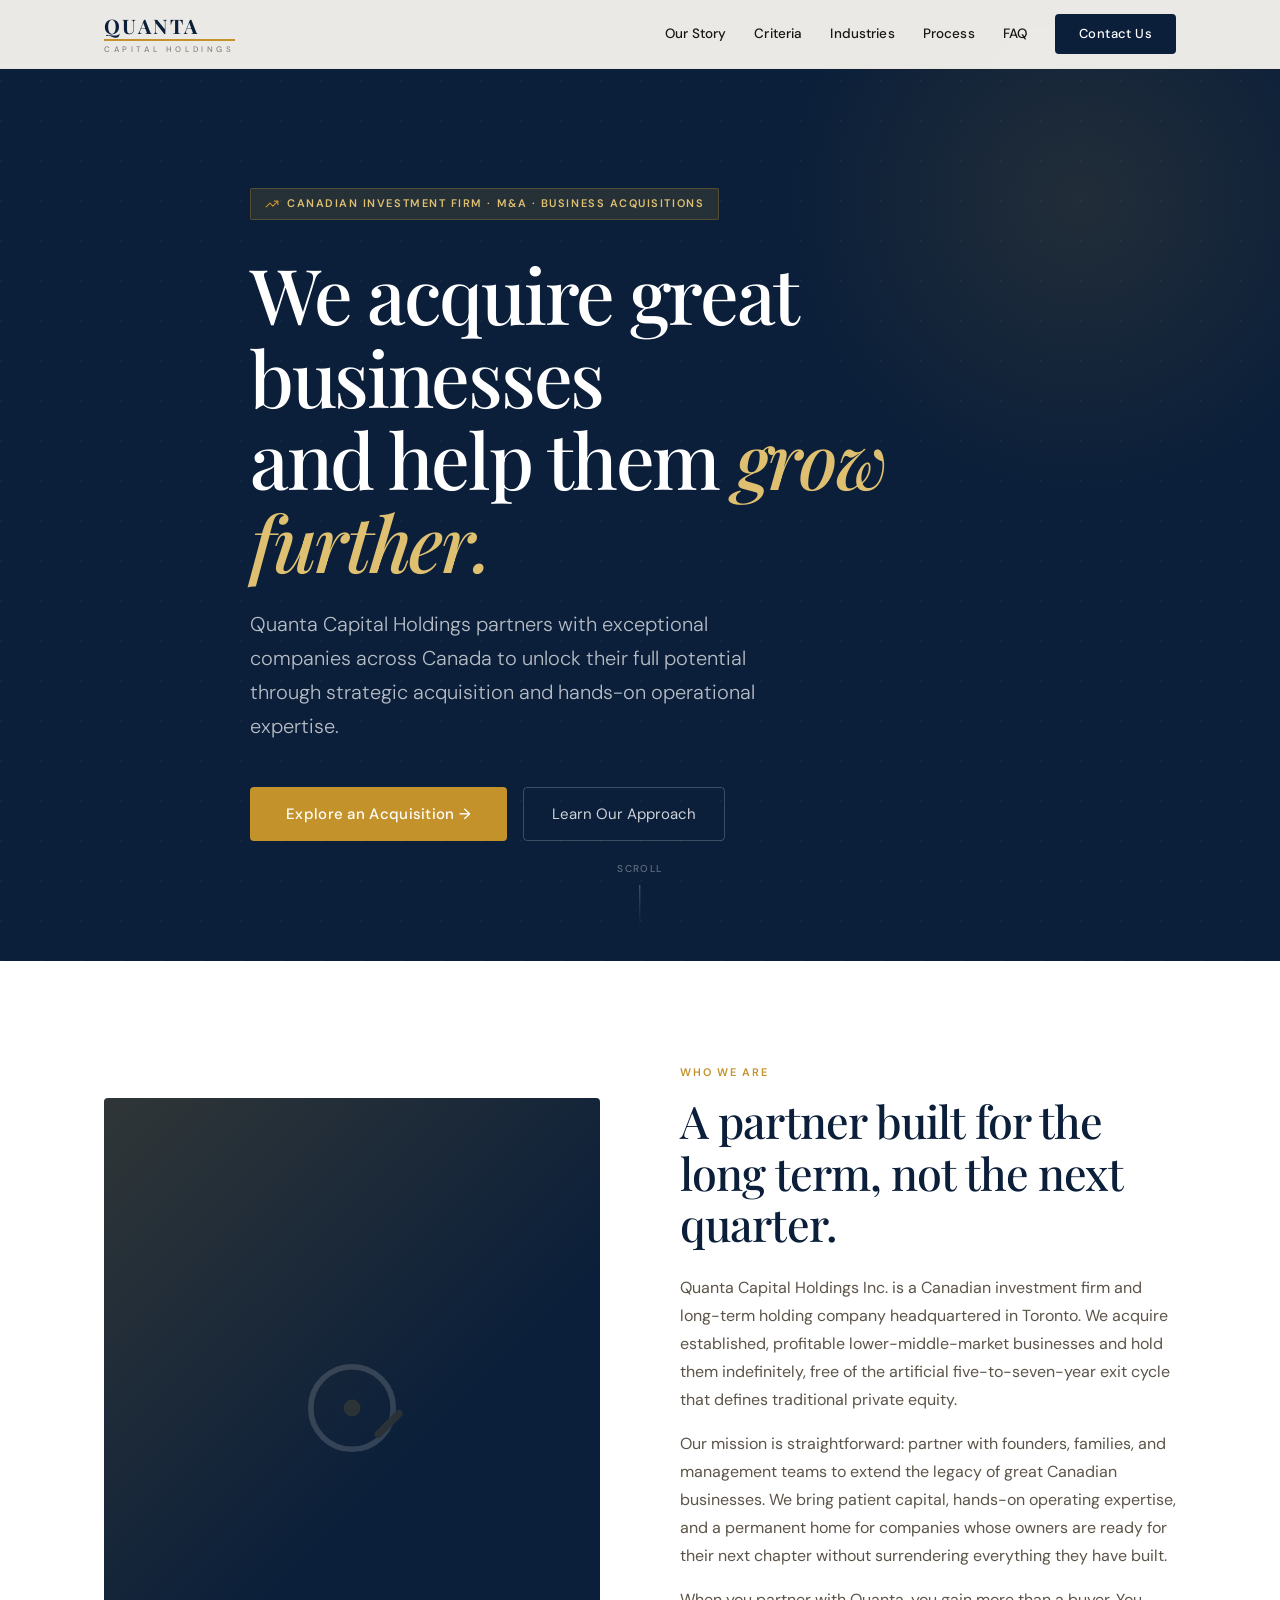
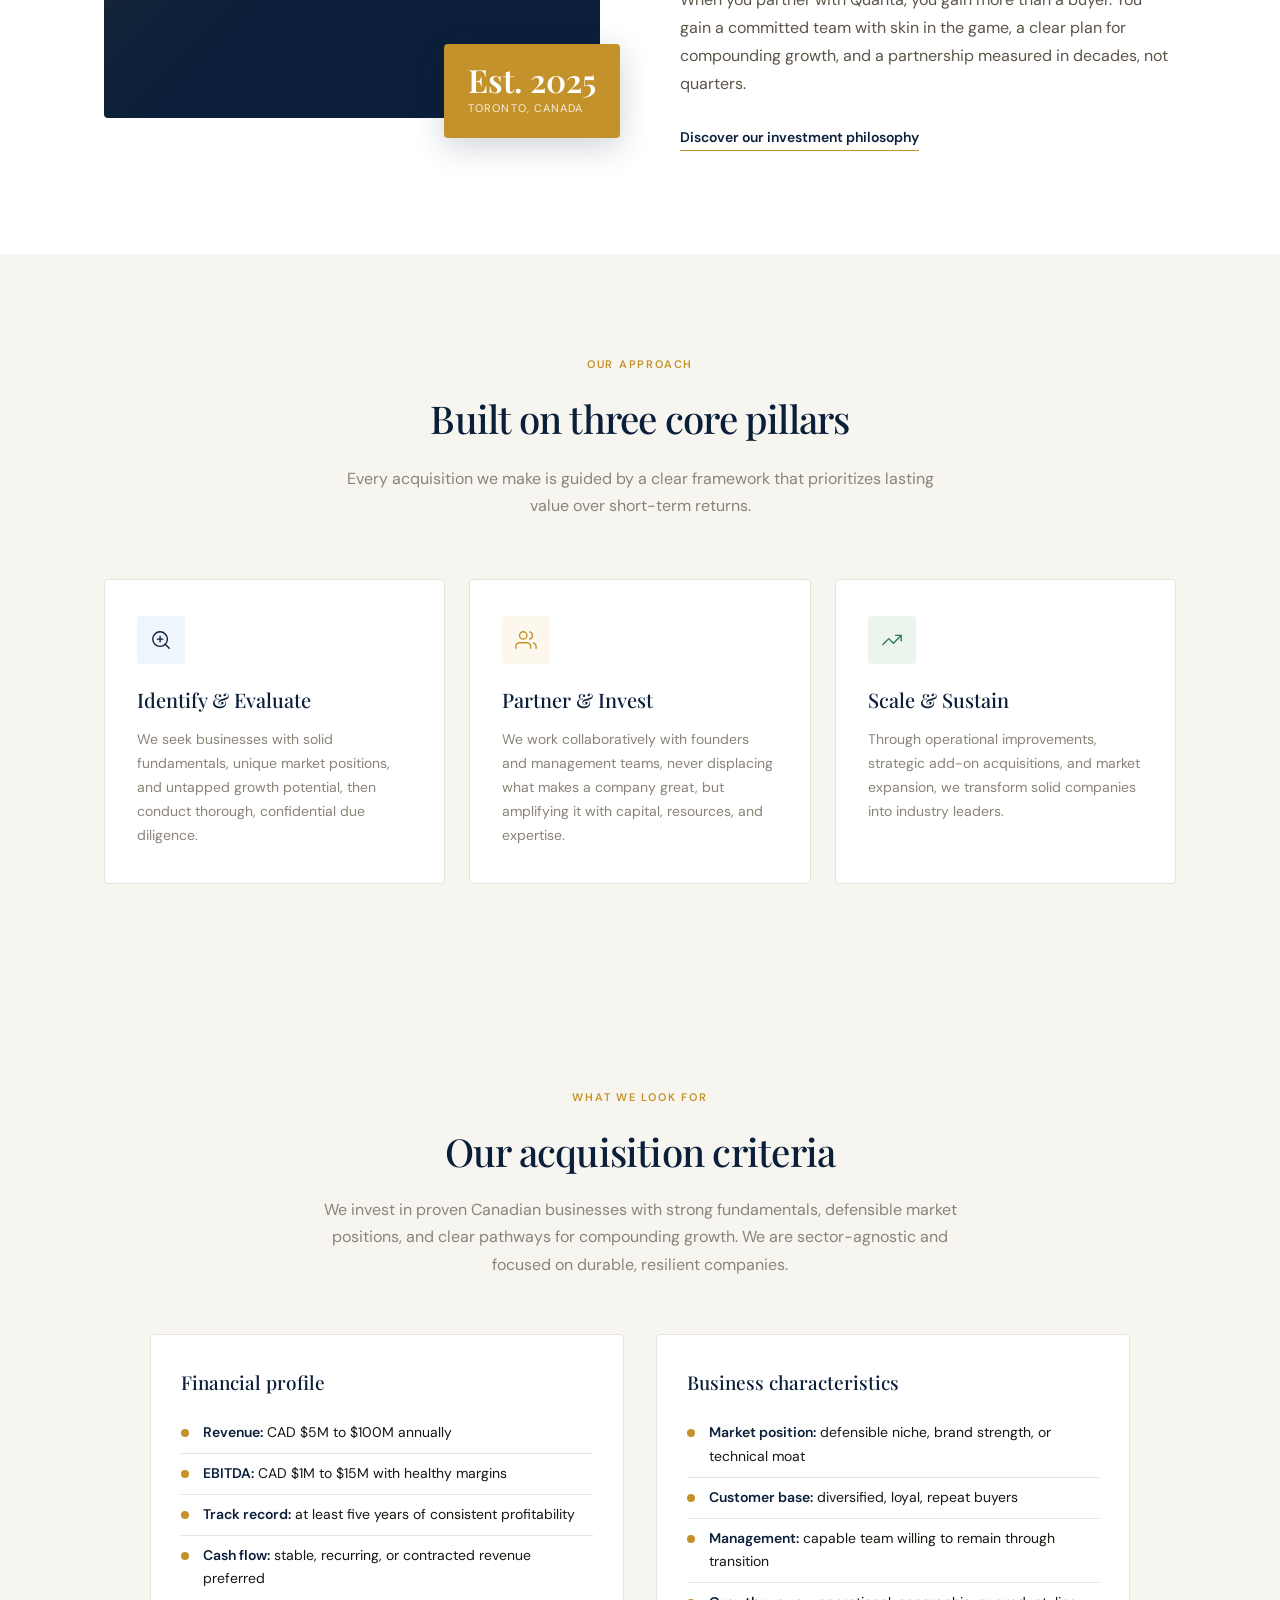
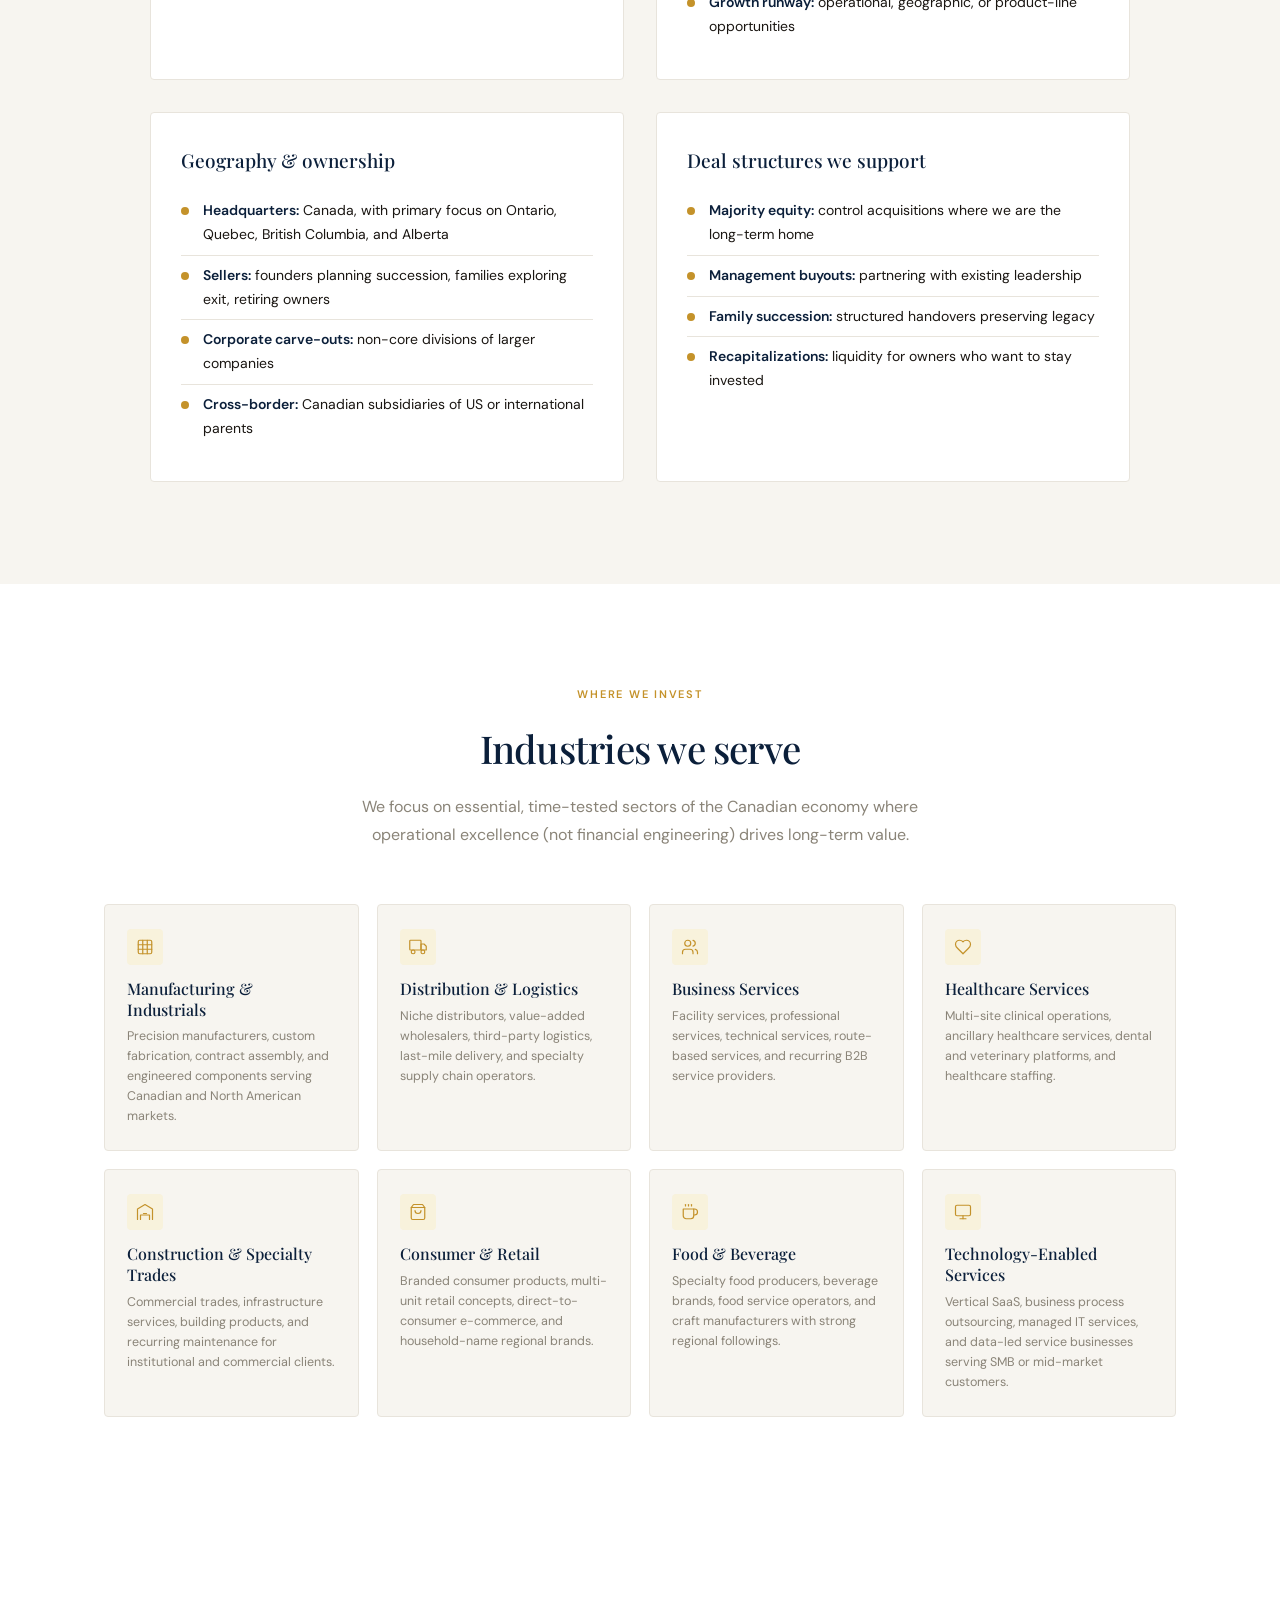
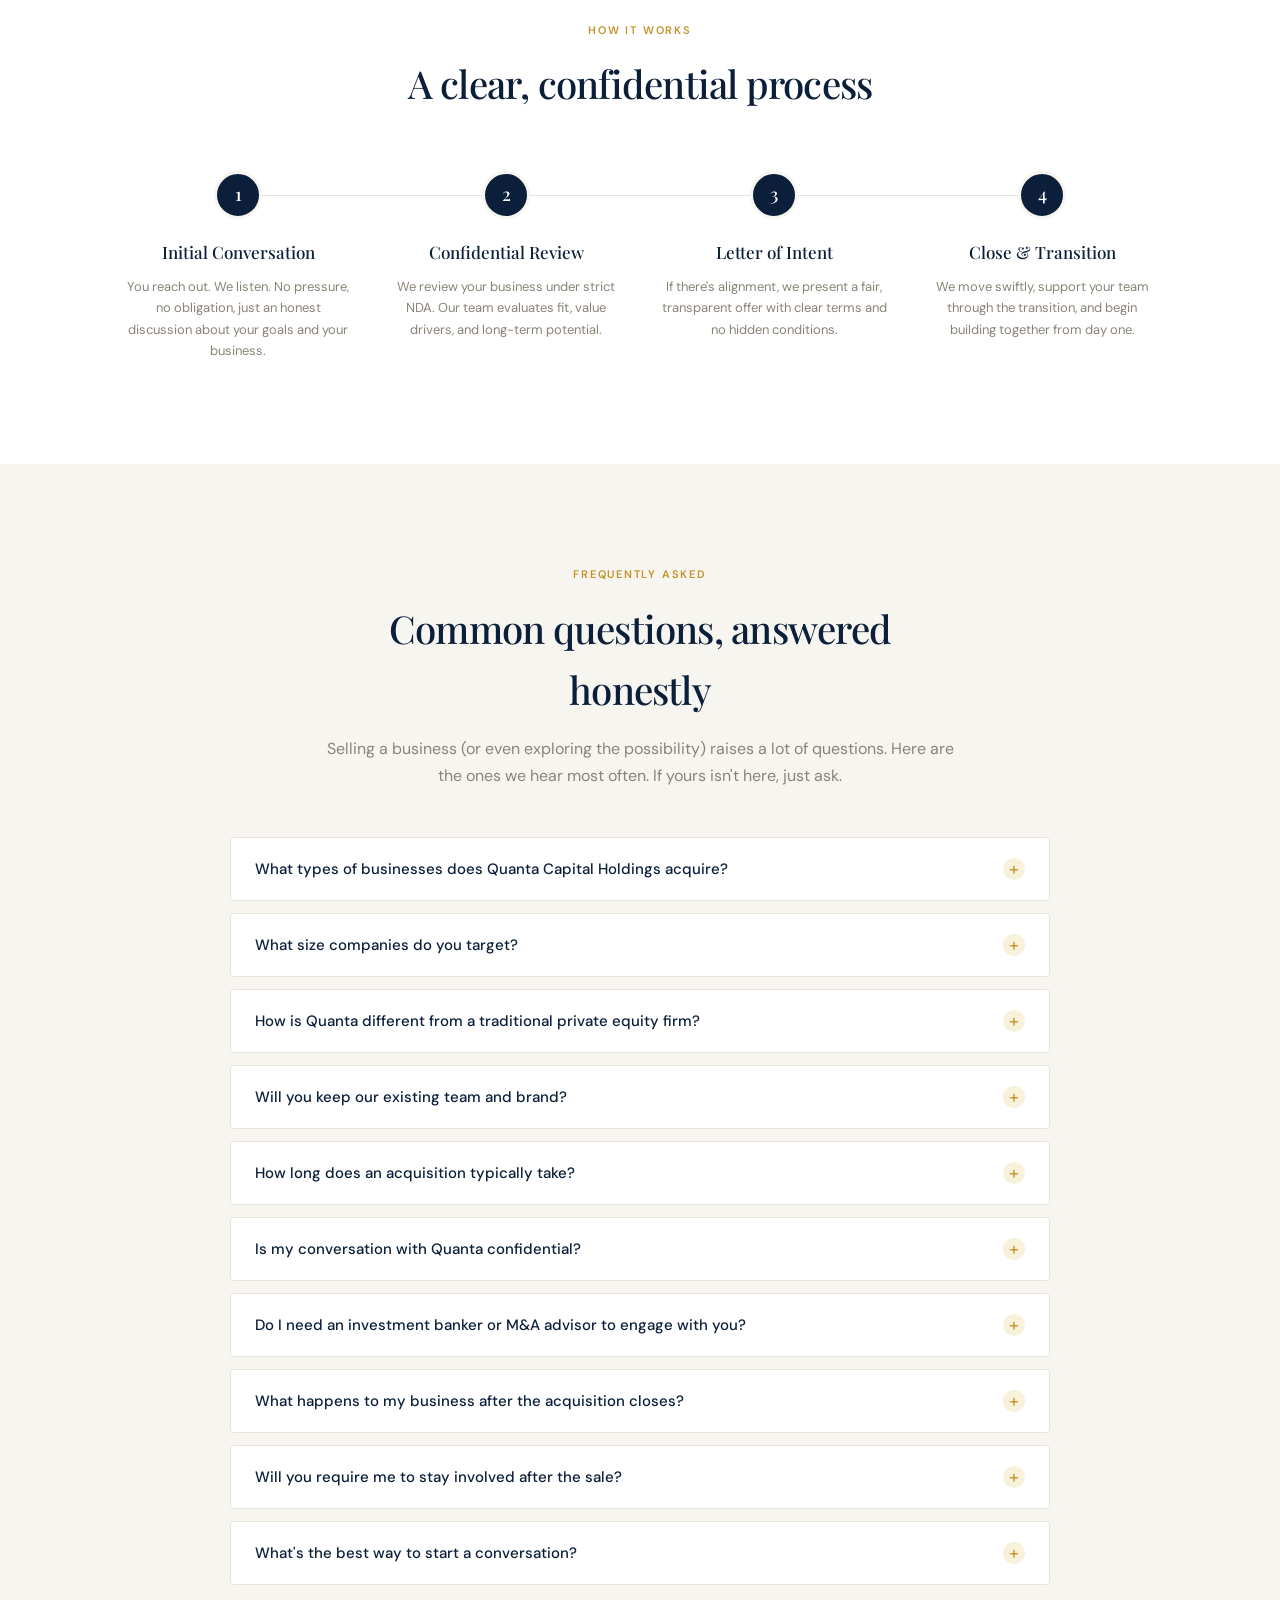
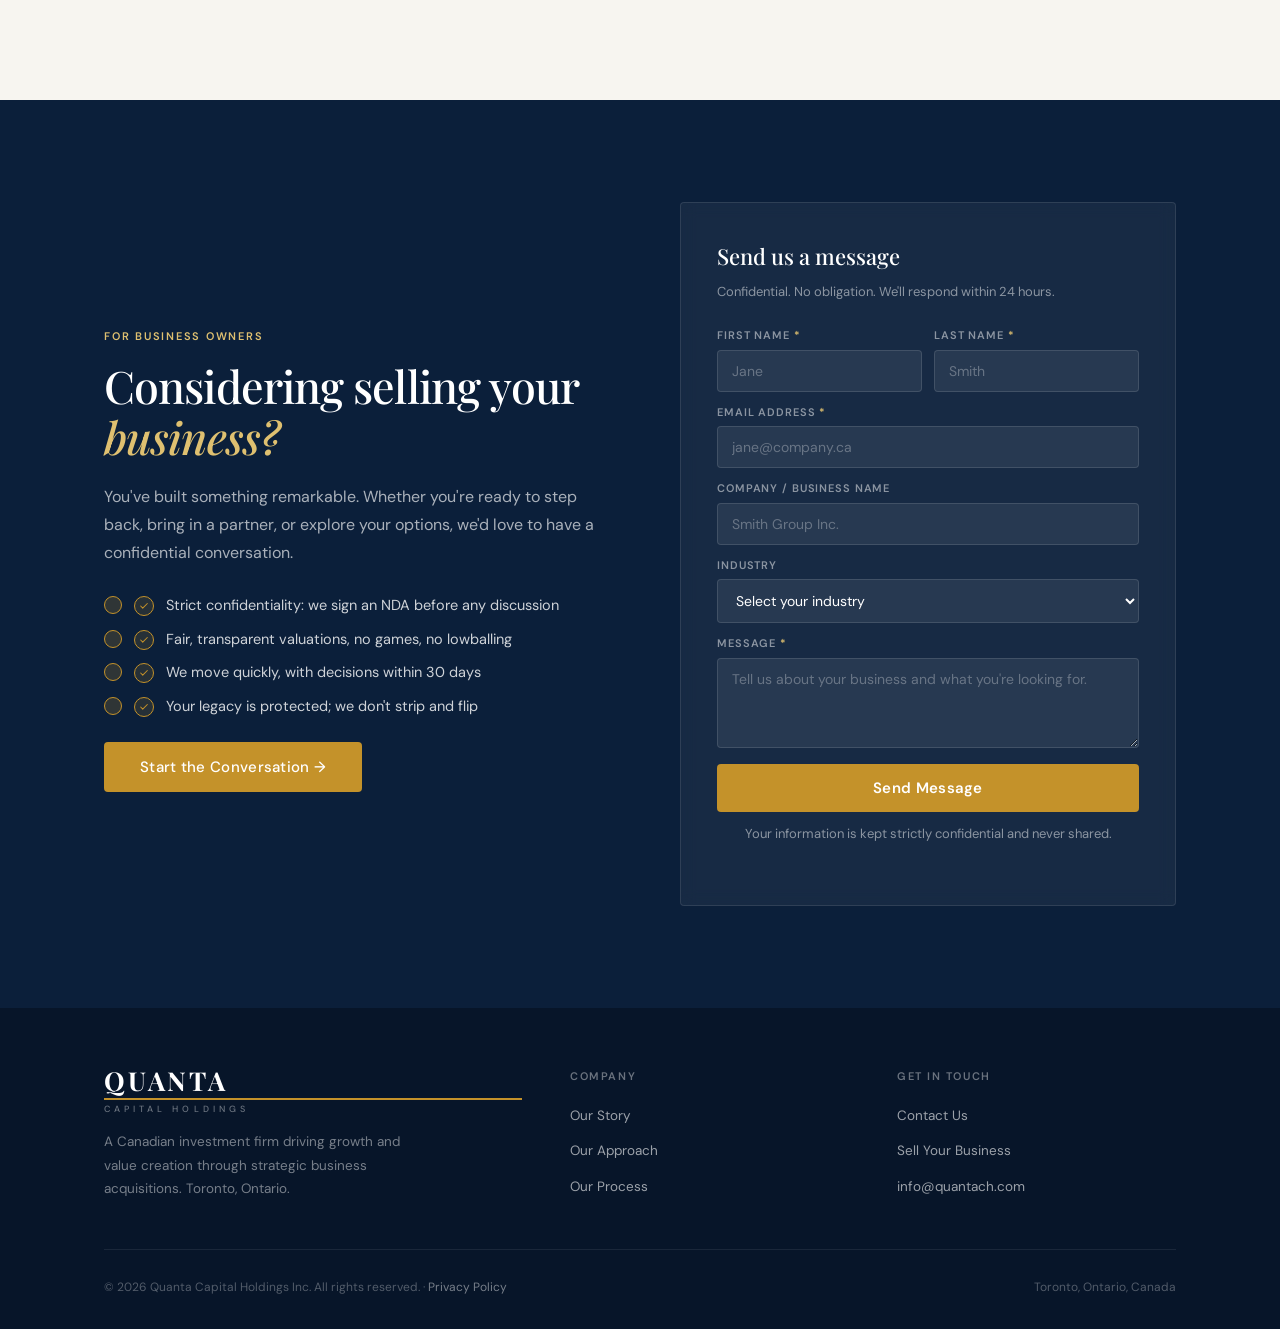
==== commit b12c92fc: "Remove em dashes from website copy, replace with natural punctuation Co-Authored-By: Claude Sonnet 4" ====
--- a/ui_kits/website/index.html
+++ b/ui_kits/website/index.html
@@ -120,7 +120,7 @@
     {"@type": "Question", "name": "How long does an acquisition typically take?", "acceptedAnswer": {"@type": "Answer", "text": "From first conversation to a signed letter of intent, the timeline is typically 30 to 45 days. From letter of intent to close, expect another 60 to 90 days for diligence, financing, and legal documentation."}},
     {"@type": "Question", "name": "Is my conversation with Quanta confidential?", "acceptedAnswer": {"@type": "Answer", "text": "Yes. We sign a mutual non-disclosure agreement before any substantive discussion of your business. Customers, employees, suppliers, and competitors will never learn we are in conversation unless you choose to tell them."}},
     {"@type": "Question", "name": "Do I need an investment banker or M&A advisor to engage with Quanta?", "acceptedAnswer": {"@type": "Answer", "text": "No. Many of the founders we speak with come to us directly. You are welcome to bring an advisor, and we always recommend you retain independent legal and tax counsel before signing definitive documents."}},
-    {"@type": "Question", "name": "What happens to my business after the acquisition closes?", "acceptedAnswer": {"@type": "Answer", "text": "We work with existing leadership on a 100-day plan focused on stability and continuity. From there we collaborate on growth — operational improvements, technology, hiring, geographic expansion, and strategic add-on acquisitions when appropriate."}},
+    {"@type": "Question", "name": "What happens to my business after the acquisition closes?", "acceptedAnswer": {"@type": "Answer", "text": "We work with existing leadership on a 100-day plan focused on stability and continuity. From there we collaborate on growth: operational improvements, technology, hiring, geographic expansion, and strategic add-on acquisitions when appropriate."}},
     {"@type": "Question", "name": "Will you require me to stay involved after the sale?", "acceptedAnswer": {"@type": "Answer", "text": "That depends on your goals. Some founders want a clean exit, some want to stay in their role for years, and many prefer something in between such as an advisory role or a defined transition period. Every transaction is structured around what you want."}},
     {"@type": "Question", "name": "What's the best way to start a conversation?", "acceptedAnswer": {"@type": "Answer", "text": "Submit a brief message through our contact form or email info@quantach.com. The first conversation is a 30-minute call with no pitch and no obligation."}}
   ]
@@ -328,7 +328,7 @@
 .process-step h4 { font-family: 'Playfair Display', serif; font-size: 17px; font-weight: 500; color: var(--navy); margin-bottom: 10px; }
 .process-step p { font-size: 13px; line-height: 1.65; color: var(--warm-400); }
 
-/* ── HONEYPOT (bot trap — keep off-screen, never display:none) ── */
+/* ── HONEYPOT (bot trap; keep off-screen, never display:none) ── */
 .hp-wrap { position:absolute; left:-9999px; top:auto; width:1px; height:1px; overflow:hidden; }
 
 /* ── PRIVACY PAGE ─────────────────────────────── */
@@ -502,7 +502,7 @@
       <div class="about-text fade-in">
         <div class="eyebrow">Who We Are</div>
         <h2>A partner built for the long term, not the next quarter.</h2>
-        <p>Quanta Capital Holdings Inc. is a Canadian investment firm and long-term holding company headquartered in Toronto. We acquire established, profitable lower-middle-market businesses and hold them indefinitely — free of the artificial five-to-seven-year exit cycle that defines traditional private equity.</p>
+        <p>Quanta Capital Holdings Inc. is a Canadian investment firm and long-term holding company headquartered in Toronto. We acquire established, profitable lower-middle-market businesses and hold them indefinitely, free of the artificial five-to-seven-year exit cycle that defines traditional private equity.</p>
         <p>Our mission is straightforward: partner with founders, families, and management teams to extend the legacy of great Canadian businesses. We bring patient capital, hands-on operating expertise, and a permanent home for companies whose owners are ready for their next chapter without surrendering everything they have built.</p>
         <p>When you partner with Quanta, you gain more than a buyer. You gain a committed team with skin in the game, a clear plan for compounding growth, and a partnership measured in decades, not quarters.</p>
         <a class="about-link" onclick="scrollToSection('pillars'); return false;" href="javascript:void(0)">Discover our investment philosophy</a>
@@ -525,14 +525,14 @@
           <svg width="22" height="22" viewBox="0 0 24 24" fill="none" stroke="#0B1F3A" stroke-width="1.5" stroke-linecap="round" stroke-linejoin="round"><circle cx="11" cy="11" r="8"/><path d="m21 21-4.35-4.35"/><path d="M11 8v6M8 11h6"/></svg>
         </div>
         <h3>Identify & Evaluate</h3>
-        <p>We seek businesses with solid fundamentals, unique market positions, and untapped growth potential — then conduct thorough, confidential due diligence.</p>
+        <p>We seek businesses with solid fundamentals, unique market positions, and untapped growth potential, then conduct thorough, confidential due diligence.</p>
       </div>
       <div class="pillar-card fade-in">
         <div class="pillar-icon" style="background:#FDF8EE">
           <svg width="22" height="22" viewBox="0 0 24 24" fill="none" stroke="#C4922A" stroke-width="1.5" stroke-linecap="round" stroke-linejoin="round"><path d="M17 21v-2a4 4 0 0 0-4-4H5a4 4 0 0 0-4 4v2"/><circle cx="9" cy="7" r="4"/><path d="M23 21v-2a4 4 0 0 0-3-3.87"/><path d="M16 3.13a4 4 0 0 1 0 7.75"/></svg>
         </div>
         <h3>Partner & Invest</h3>
-        <p>We work collaboratively with founders and management teams — never displacing what makes a company great, but amplifying it with capital, resources, and expertise.</p>
+        <p>We work collaboratively with founders and management teams, never displacing what makes a company great, but amplifying it with capital, resources, and expertise.</p>
       </div>
       <div class="pillar-card fade-in">
         <div class="pillar-icon" style="background:#EBF5EE">
@@ -605,7 +605,7 @@
     <div class="industries-head fade-in">
       <div class="eyebrow">Where We Invest</div>
       <h2>Industries we serve</h2>
-      <p>We focus on essential, time-tested sectors of the Canadian economy where operational excellence — not financial engineering — drives long-term value.</p>
+      <p>We focus on essential, time-tested sectors of the Canadian economy where operational excellence (not financial engineering) drives long-term value.</p>
     </div>
     <div class="industries-grid">
 
@@ -672,7 +672,7 @@
       <div class="process-step fade-in">
         <div class="step-num">1</div>
         <h4>Initial Conversation</h4>
-        <p>You reach out. We listen. No pressure, no obligation — just an honest discussion about your goals and your business.</p>
+        <p>You reach out. We listen. No pressure, no obligation, just an honest discussion about your goals and your business.</p>
       </div>
       <div class="process-step fade-in">
         <div class="step-num">2</div>
@@ -682,7 +682,7 @@
       <div class="process-step fade-in">
         <div class="step-num">3</div>
         <h4>Letter of Intent</h4>
-        <p>If there's alignment, we present a fair, transparent offer with clear terms — no hidden conditions.</p>
+        <p>If there's alignment, we present a fair, transparent offer with clear terms and no hidden conditions.</p>
       </div>
       <div class="process-step fade-in">
         <div class="step-num">4</div>
@@ -699,7 +699,7 @@
     <div class="faq-head fade-in">
       <div class="eyebrow">Frequently Asked</div>
       <h2>Common questions, answered honestly</h2>
-      <p>Selling a business — or even exploring the possibility — raises a lot of questions. Here are the ones we hear most often. If yours isn't here, just ask.</p>
+      <p>Selling a business (or even exploring the possibility) raises a lot of questions. Here are the ones we hear most often. If yours isn't here, just ask.</p>
     </div>
     <div class="faq-list">
 
@@ -724,7 +724,7 @@
           <span>How is Quanta different from a traditional private equity firm?</span>
           <span class="faq-toggle" aria-hidden="true">+</span>
         </button>
-        <div class="faq-a"><div class="faq-a-inner">Quanta is a long-term holding company, not a fund with a fixed exit timeline. That means we can hold businesses indefinitely, reinvest profits for compounding growth, and align decisions with what is right for the business — not what fits a five-year fund cycle. We are not pursuing a flip; we are pursuing a permanent home.</div></div>
+        <div class="faq-a"><div class="faq-a-inner">Quanta is a long-term holding company, not a fund with a fixed exit timeline. That means we can hold businesses indefinitely, reinvest profits for compounding growth, and align decisions with what is right for the business, not what fits a five-year fund cycle. We are not pursuing a flip; we are pursuing a permanent home.</div></div>
       </div>
 
       <div class="faq-item fade-in">
@@ -748,7 +748,7 @@
           <span>Is my conversation with Quanta confidential?</span>
           <span class="faq-toggle" aria-hidden="true">+</span>
         </button>
-        <div class="faq-a"><div class="faq-a-inner">Yes — without exception. We sign a mutual non-disclosure agreement before any substantive discussion of your business. Your customers, employees, suppliers, and competitors will never learn we are in conversation unless you choose to tell them.</div></div>
+        <div class="faq-a"><div class="faq-a-inner">Yes, without exception. We sign a mutual non-disclosure agreement before any substantive discussion of your business. Your customers, employees, suppliers, and competitors will never learn we are in conversation unless you choose to tell them.</div></div>
       </div>
 
       <div class="faq-item fade-in">
@@ -764,7 +764,7 @@
           <span>What happens to my business after the acquisition closes?</span>
           <span class="faq-toggle" aria-hidden="true">+</span>
         </button>
-        <div class="faq-a"><div class="faq-a-inner">We work with existing leadership on a 100-day plan focused on stability and continuity. From there we collaborate on growth — operational improvements, technology investment, hiring, geographic expansion, and strategic add-on acquisitions when they make sense for the business.</div></div>
+        <div class="faq-a"><div class="faq-a-inner">We work with existing leadership on a 100-day plan focused on stability and continuity. From there we collaborate on growth: operational improvements, technology investment, hiring, geographic expansion, and strategic add-on acquisitions when they make sense for the business.</div></div>
       </div>
 
       <div class="faq-item fade-in">
@@ -772,7 +772,7 @@
           <span>Will you require me to stay involved after the sale?</span>
           <span class="faq-toggle" aria-hidden="true">+</span>
         </button>
-        <div class="faq-a"><div class="faq-a-inner">That depends on what you want. Some founders want a clean exit, others want to stay in their role for years, and many prefer something in between — perhaps an advisory role or a defined transition period. We design every transaction around your goals, not ours.</div></div>
+        <div class="faq-a"><div class="faq-a-inner">That depends on what you want. Some founders want a clean exit, others want to stay in their role for years, and many prefer something in between, perhaps an advisory role or a defined transition period. We design every transaction around your goals, not ours.</div></div>
       </div>
 
       <div class="faq-item fade-in">
@@ -794,31 +794,31 @@
       <div class="seller-text fade-in">
         <div class="eyebrow light">For Business Owners</div>
         <h2>Considering selling your <em>business?</em></h2>
-        <p>You've built something remarkable. Whether you're ready to step back, bring in a partner, or explore your options — we'd love to have a confidential conversation.</p>
+        <p>You've built something remarkable. Whether you're ready to step back, bring in a partner, or explore your options, we'd love to have a confidential conversation.</p>
         <ul class="seller-features">
           <li>
             <span class="check-icon">
               <svg width="10" height="10" viewBox="0 0 24 24" fill="none" stroke="#C4922A" stroke-width="2.5" stroke-linecap="round" stroke-linejoin="round"><polyline points="20 6 9 17 4 12"/></svg>
             </span>
-            Strict confidentiality — we sign an NDA before any discussion
+            Strict confidentiality: we sign an NDA before any discussion
           </li>
           <li>
             <span class="check-icon">
               <svg width="10" height="10" viewBox="0 0 24 24" fill="none" stroke="#C4922A" stroke-width="2.5" stroke-linecap="round" stroke-linejoin="round"><polyline points="20 6 9 17 4 12"/></svg>
             </span>
-            Fair, transparent valuations — no games, no lowballing
+            Fair, transparent valuations, no games, no lowballing
           </li>
           <li>
             <span class="check-icon">
               <svg width="10" height="10" viewBox="0 0 24 24" fill="none" stroke="#C4922A" stroke-width="2.5" stroke-linecap="round" stroke-linejoin="round"><polyline points="20 6 9 17 4 12"/></svg>
             </span>
-            We move quickly — decisions within 30 days
+            We move quickly, with decisions within 30 days
           </li>
           <li>
             <span class="check-icon">
               <svg width="10" height="10" viewBox="0 0 24 24" fill="none" stroke="#C4922A" stroke-width="2.5" stroke-linecap="round" stroke-linejoin="round"><polyline points="20 6 9 17 4 12"/></svg>
             </span>
-            Your legacy is protected — we don't strip and flip
+            Your legacy is protected; we don't strip and flip
           </li>
         </ul>
         <a class="btn-hero-primary" onclick="showPage('contact'); return false;" href="javascript:void(0)">Start the Conversation →</a>
@@ -890,7 +890,7 @@
     <div class="container">
       <div class="eyebrow light">Get In Touch</div>
       <h1>Let's start a<br><em style="font-style:italic; color:var(--gold-light)">conversation.</em></h1>
-      <p>Whether you're exploring a sale, seeking a strategic partner, or simply curious — we're here. All enquiries are strictly confidential.</p>
+      <p>Whether you're exploring a sale, seeking a strategic partner, or simply curious, we're here. All enquiries are strictly confidential.</p>
     </div>
   </div>
 
@@ -1181,7 +1181,7 @@
 
   const get = name => (form.elements[name]?.value ?? '').trim();
 
-  // Honeypot: if the hidden field has a value a bot filled it — fake success silently
+  // Honeypot: if the hidden field has a value a bot filled it; fake success silently
   if (get('website')) {
     onSuccess();
     return;
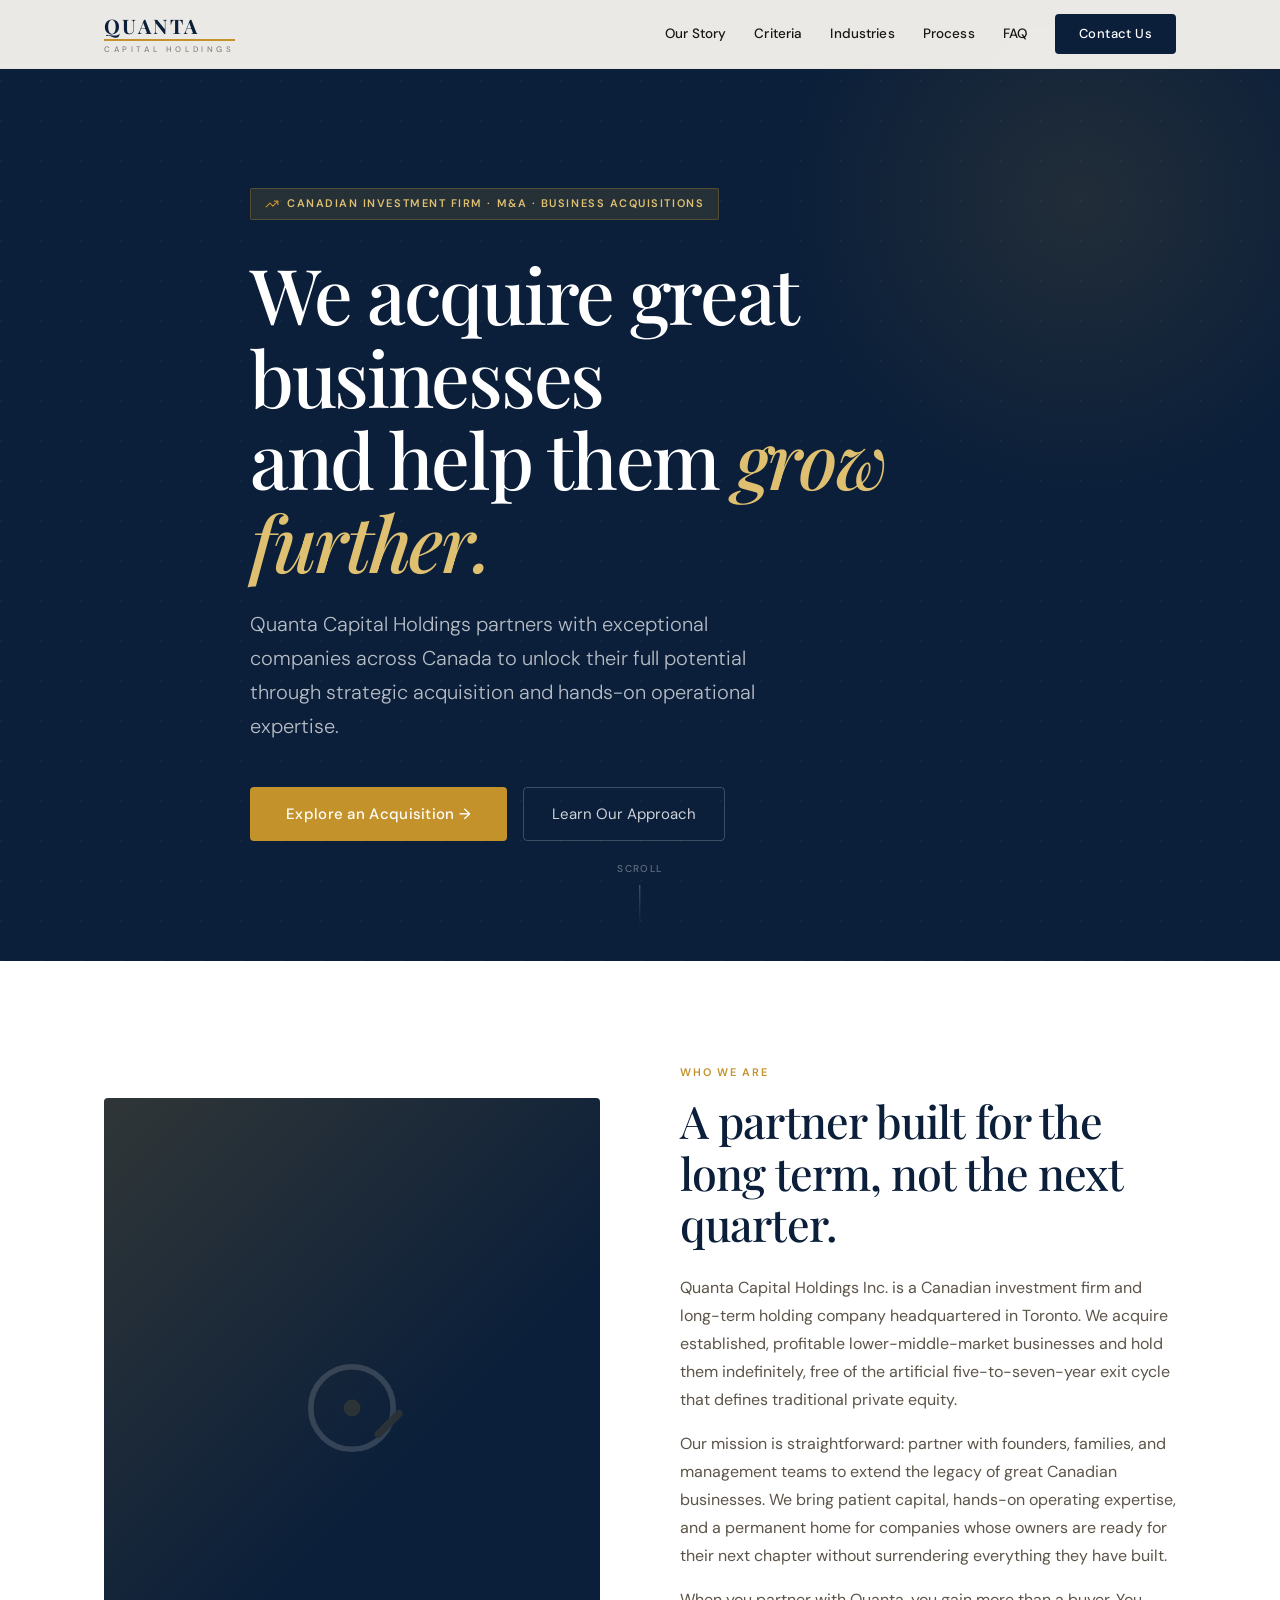
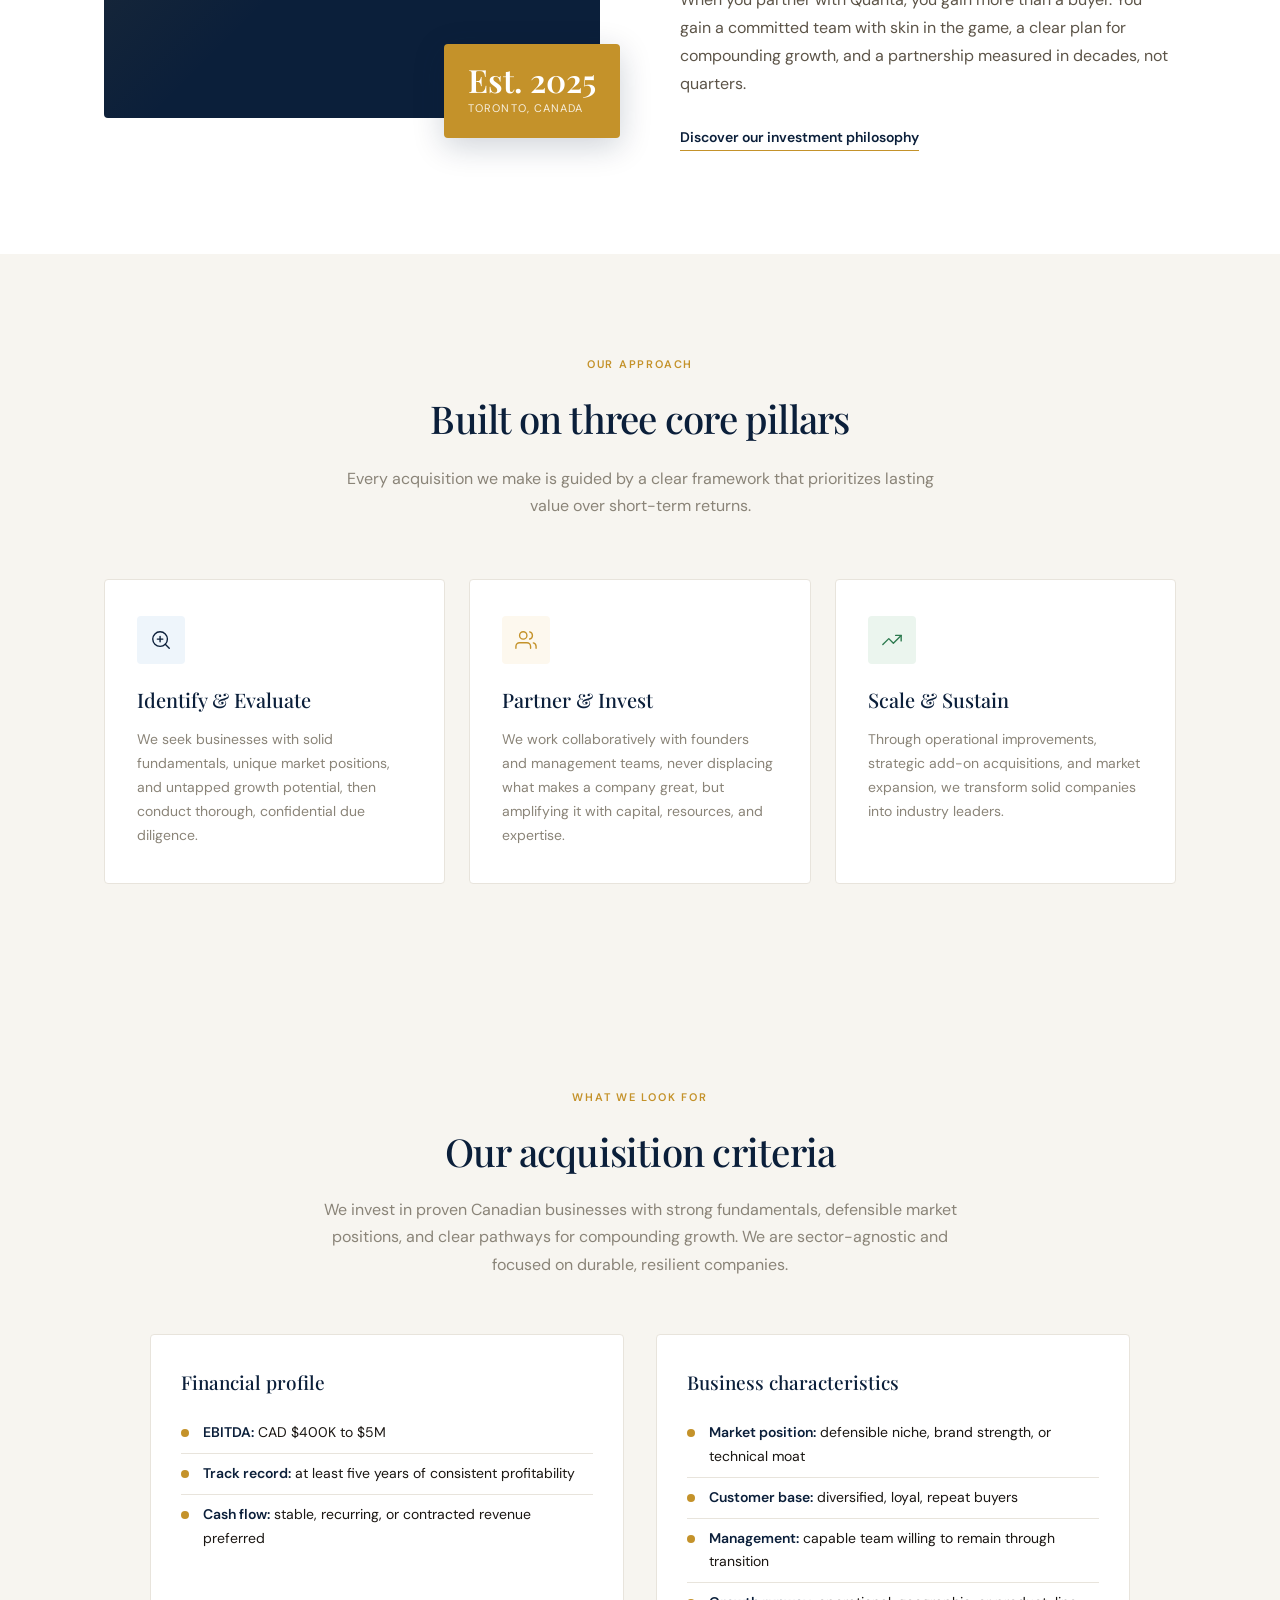
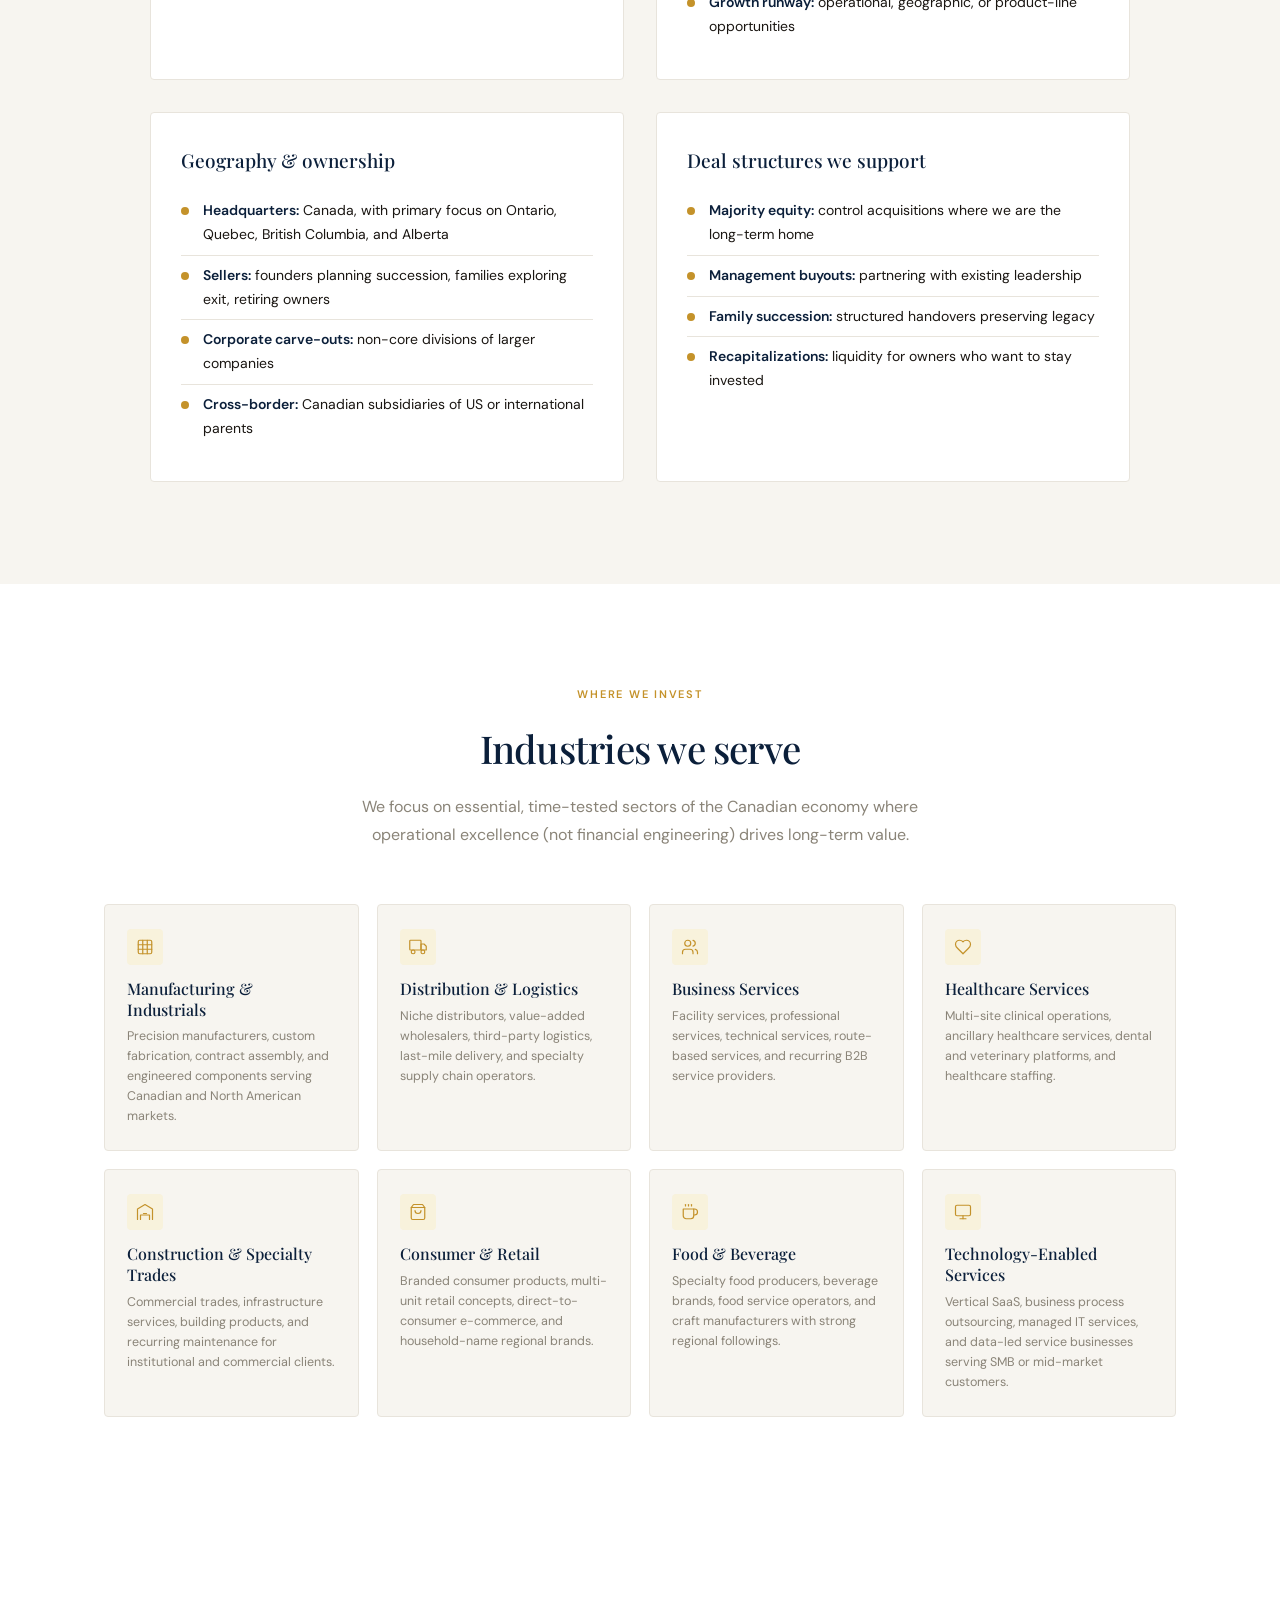
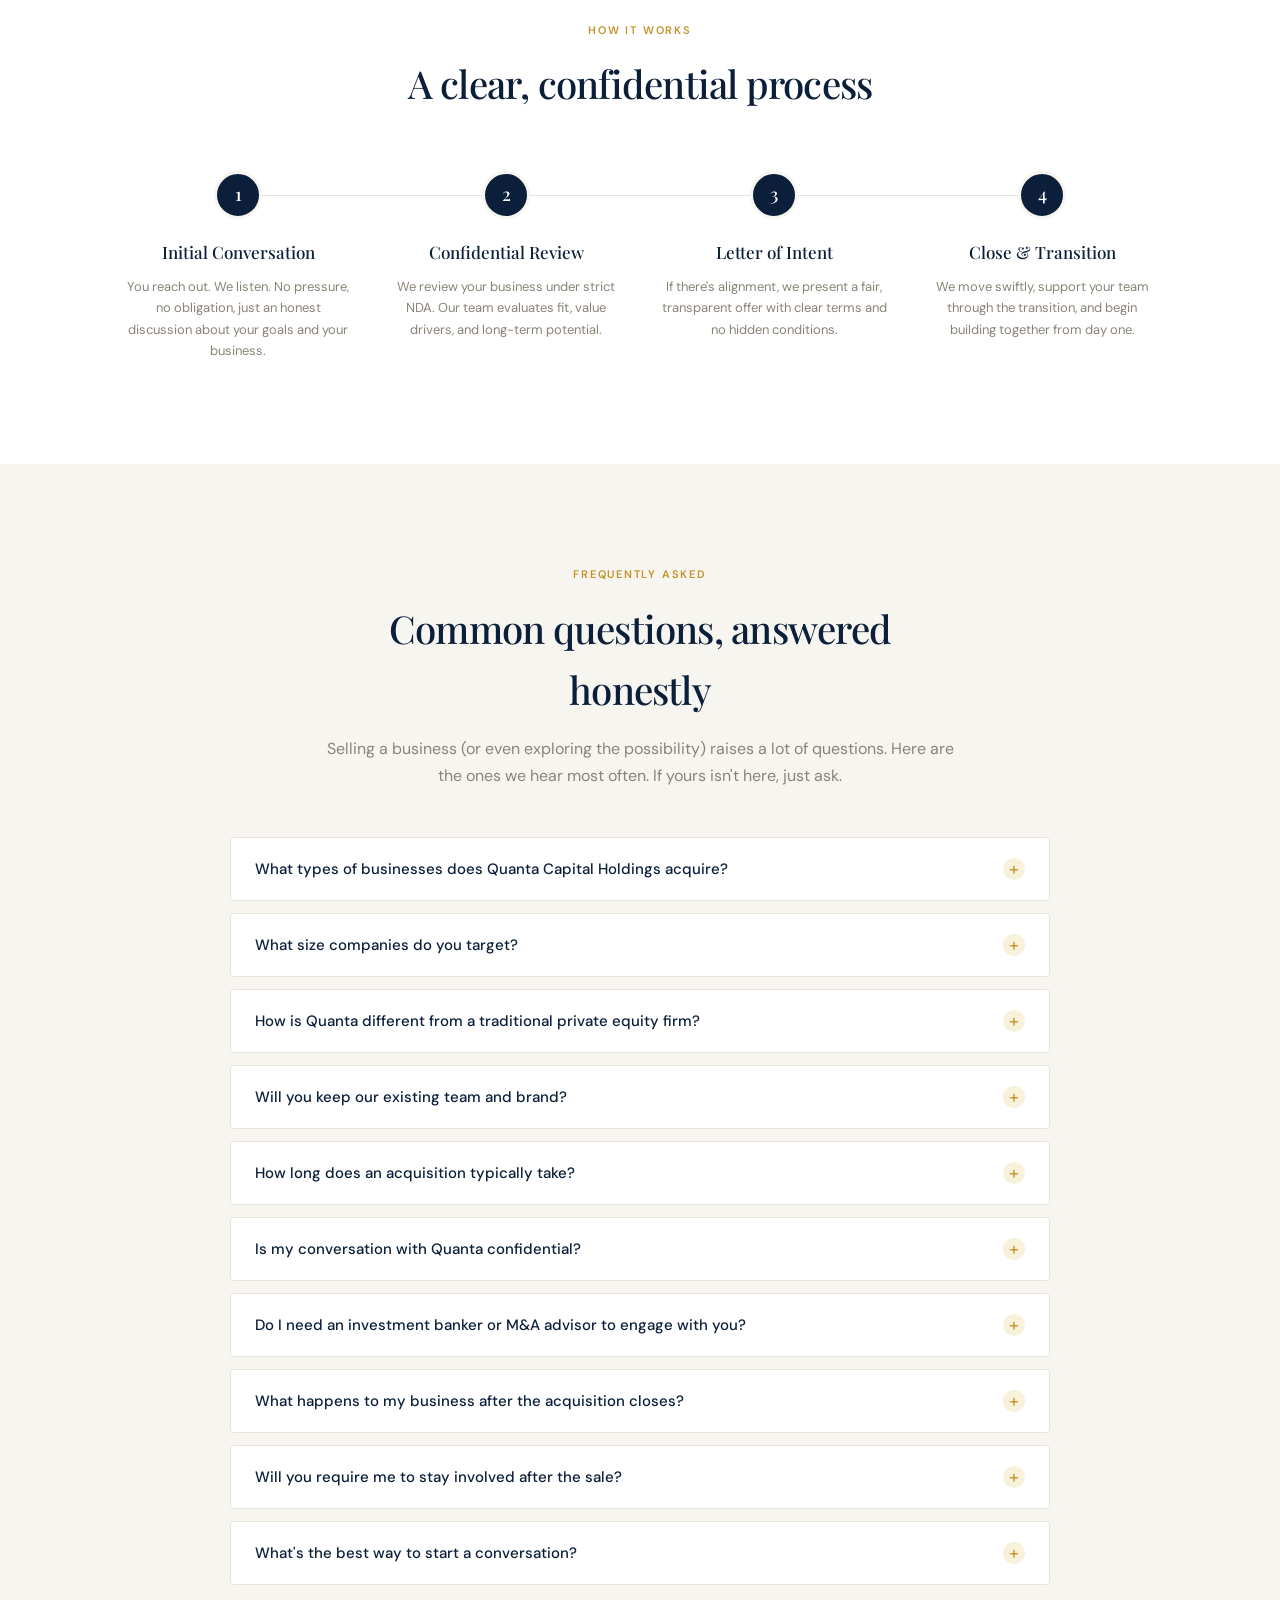
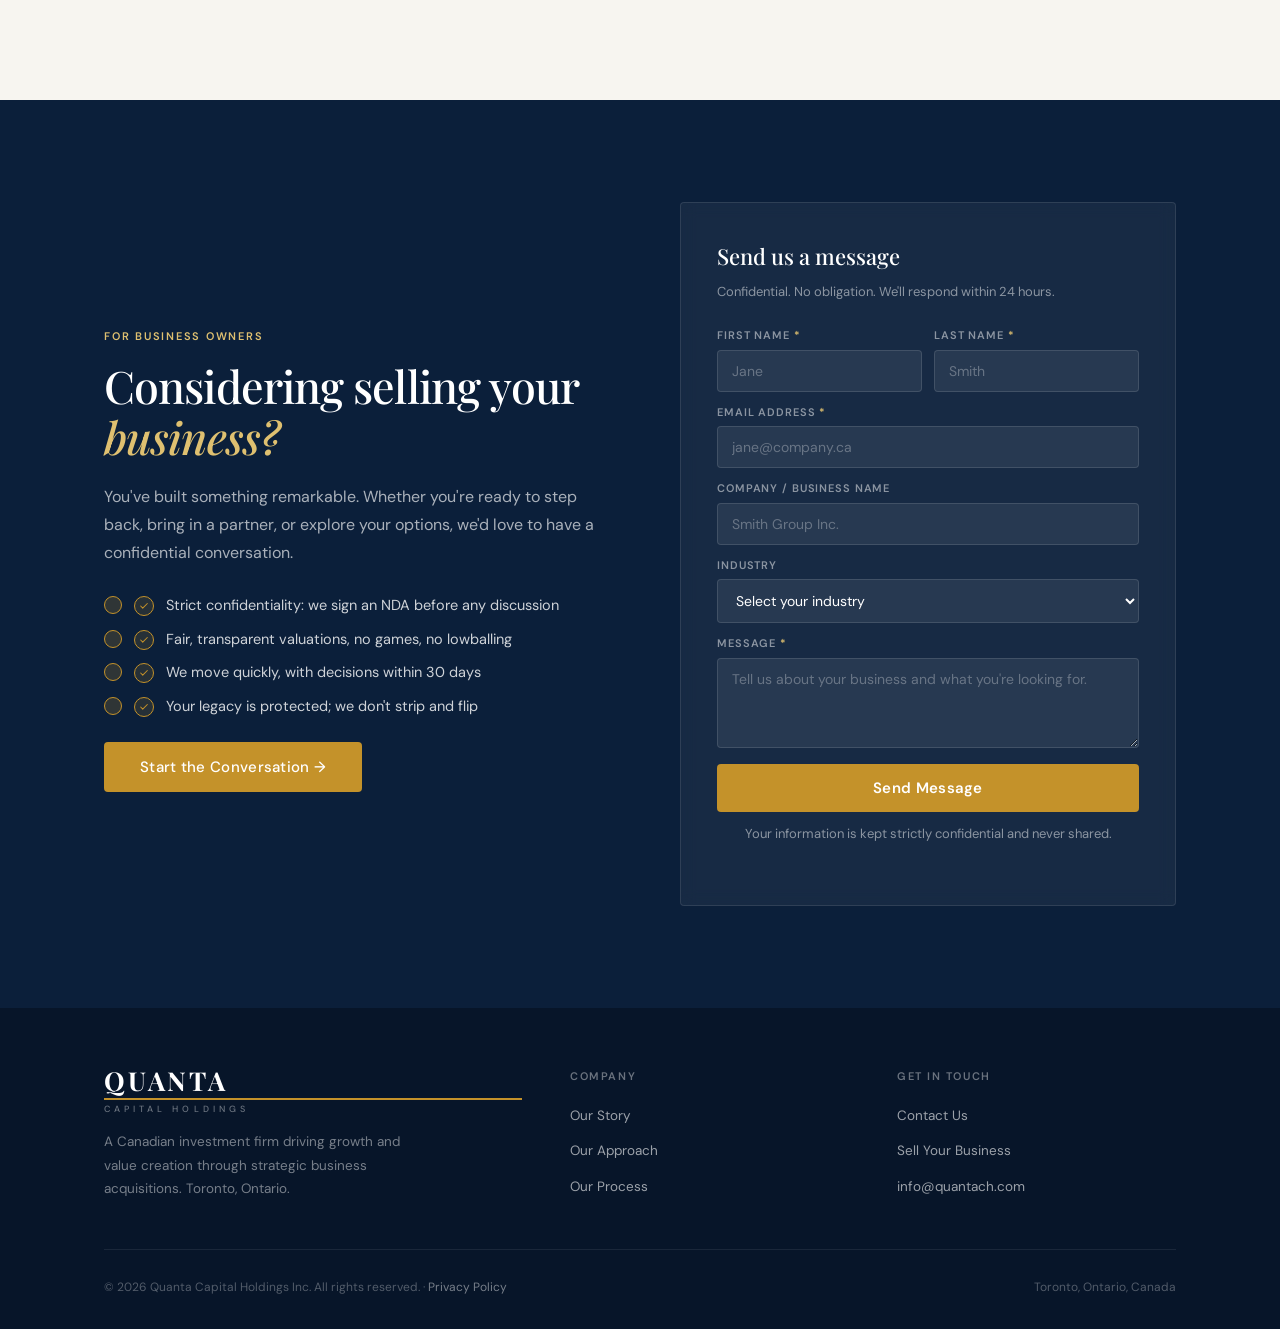
==== commit a8460cb9: "Update financial profile: remove Revenue entry, set EBITDA to CAD $400K–$5M Co-Authored-By: Claude S" ====
--- a/ui_kits/website/index.html
+++ b/ui_kits/website/index.html
@@ -558,8 +558,7 @@
       <div class="criteria-card fade-in">
         <h3>Financial profile</h3>
         <ul>
-          <li><strong>Revenue:</strong> CAD $5M to $100M annually</li>
-          <li><strong>EBITDA:</strong> CAD $1M to $15M with healthy margins</li>
+          <li><strong>EBITDA:</strong> CAD $400K to $5M</li>
           <li><strong>Track record:</strong> at least five years of consistent profitability</li>
           <li><strong>Cash flow:</strong> stable, recurring, or contracted revenue preferred</li>
         </ul>
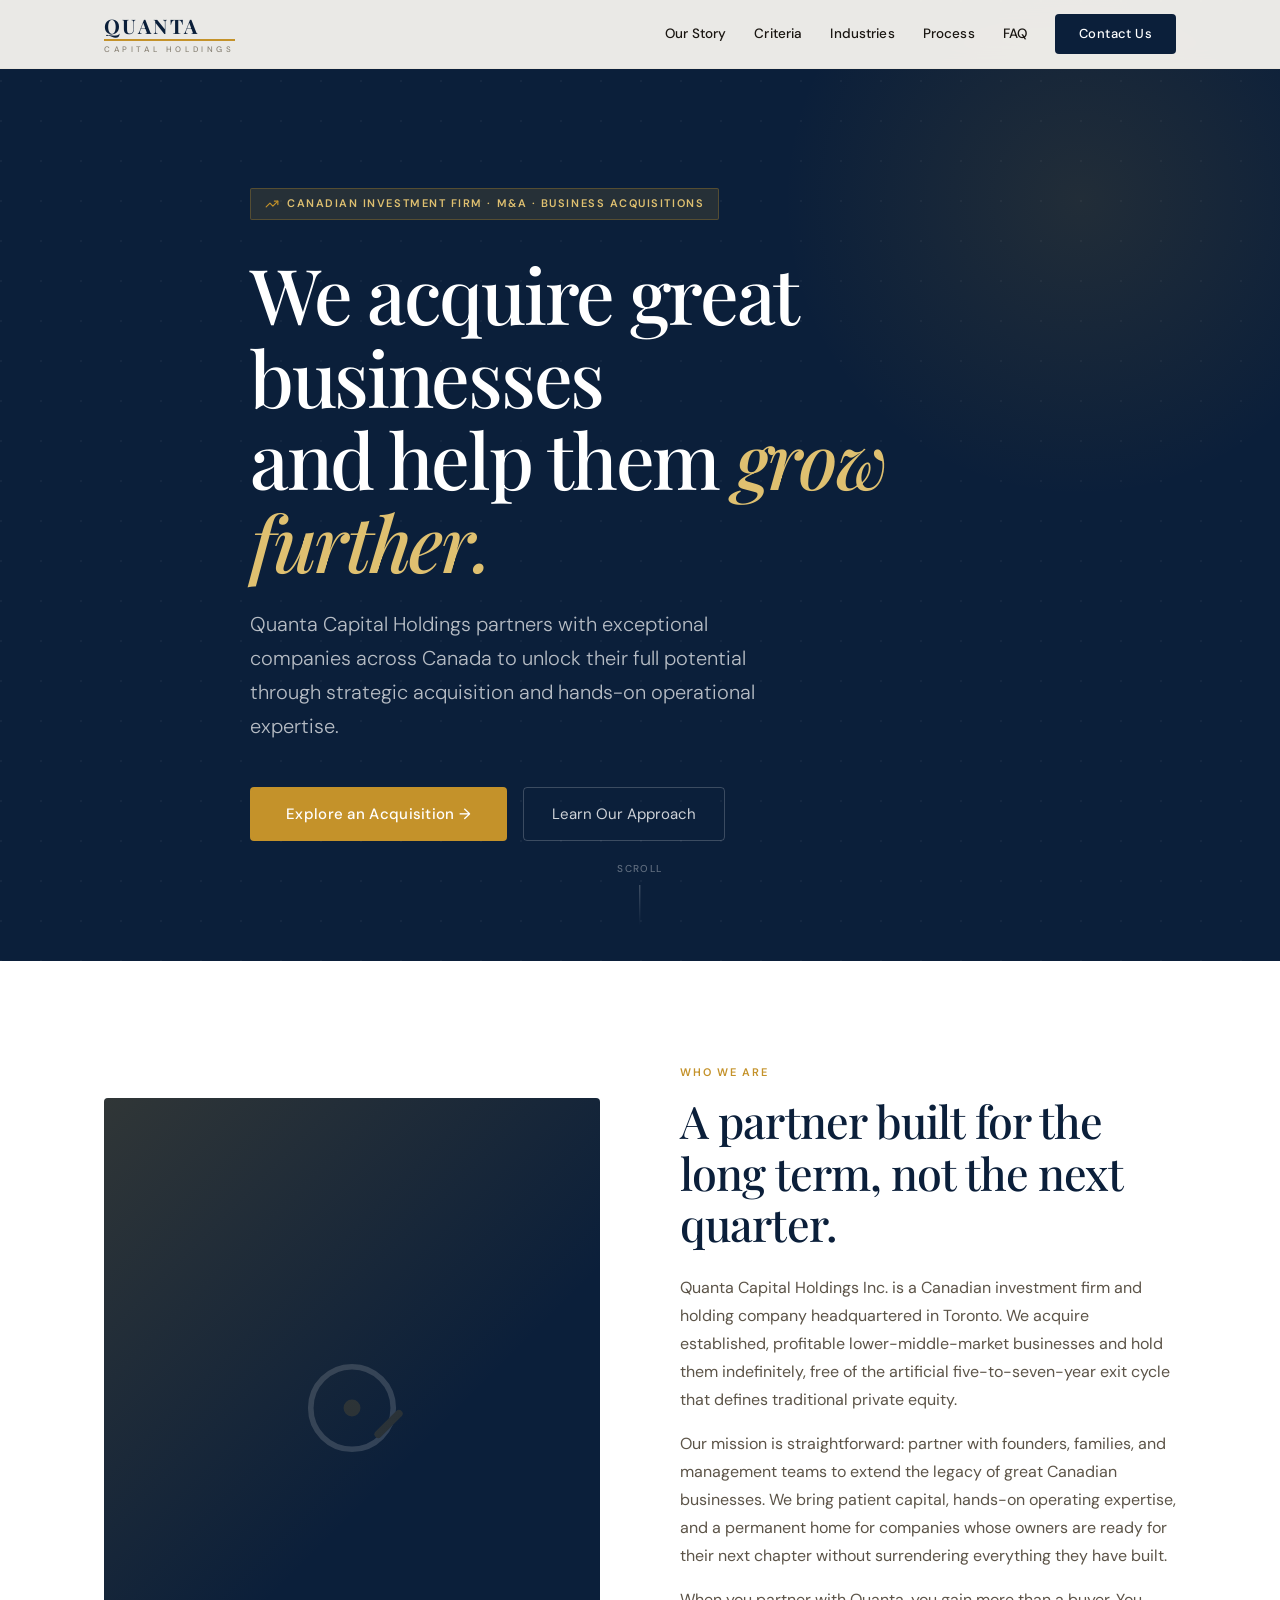
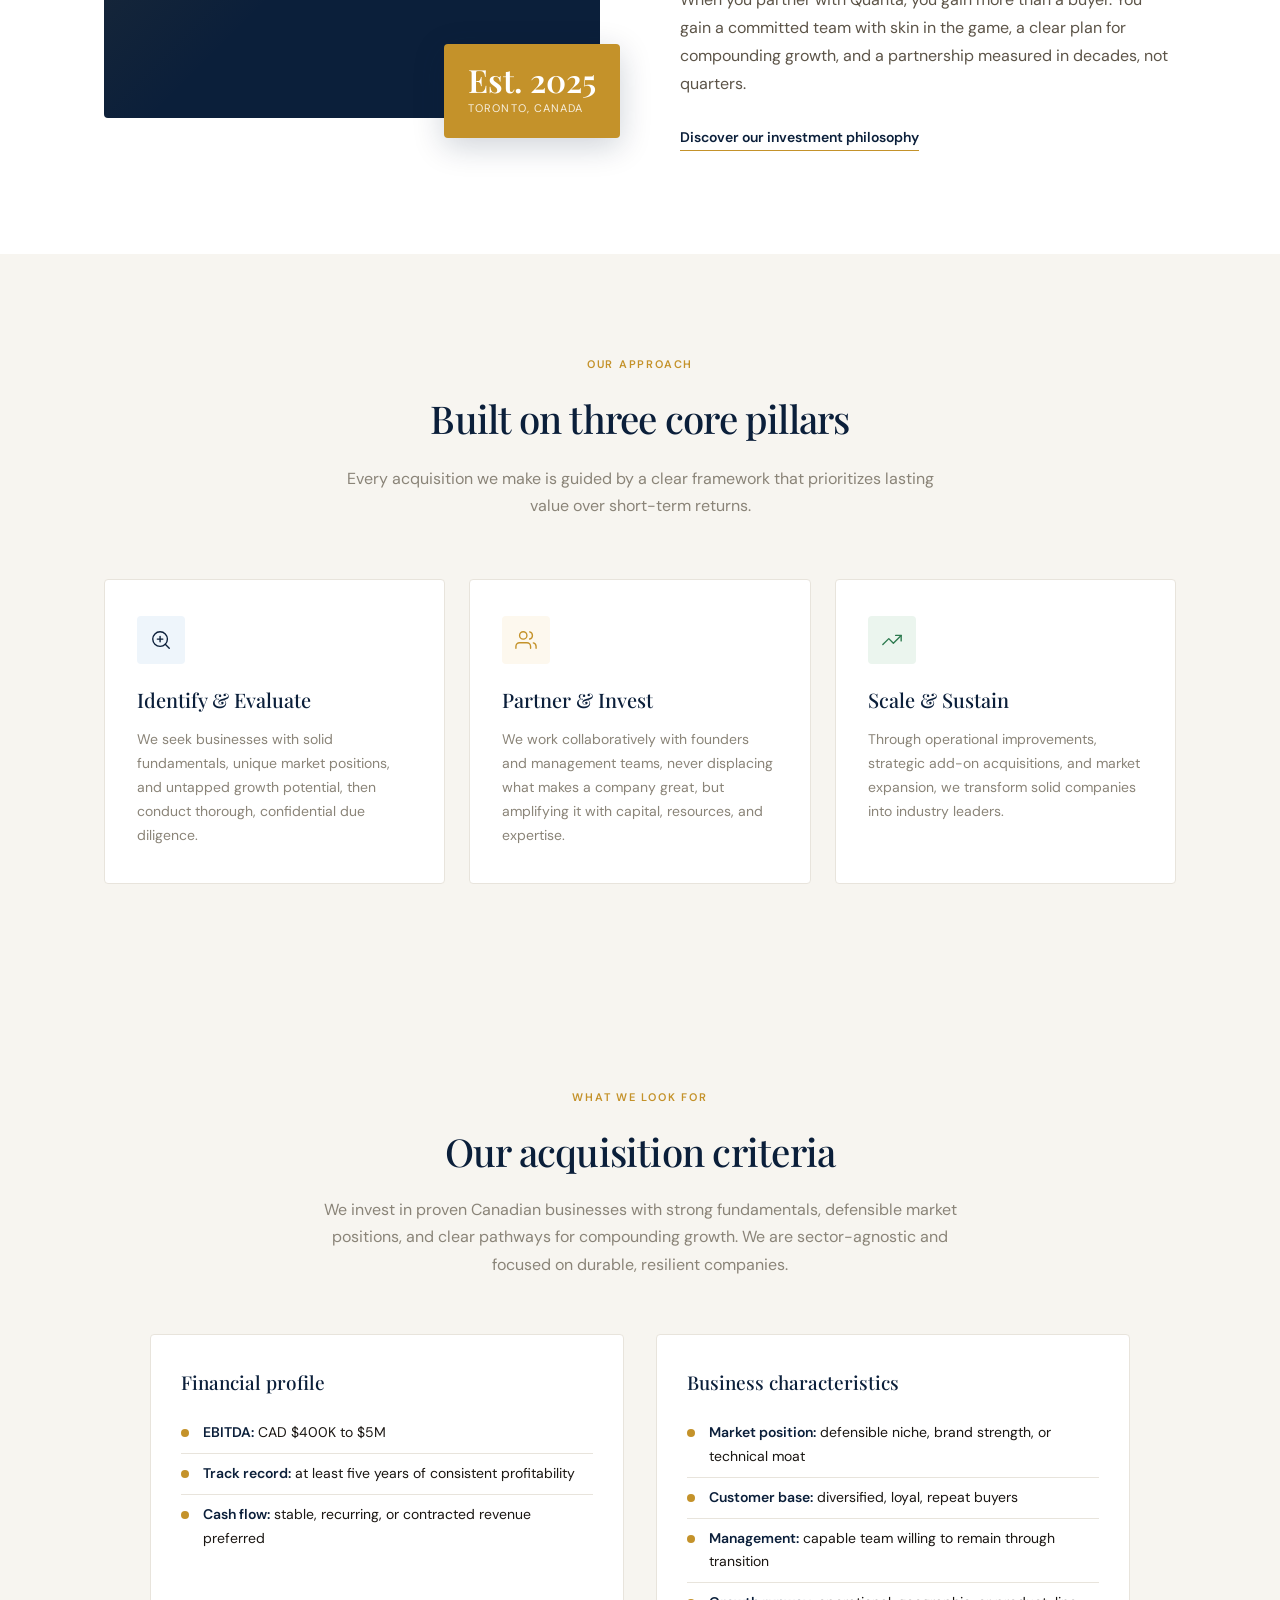
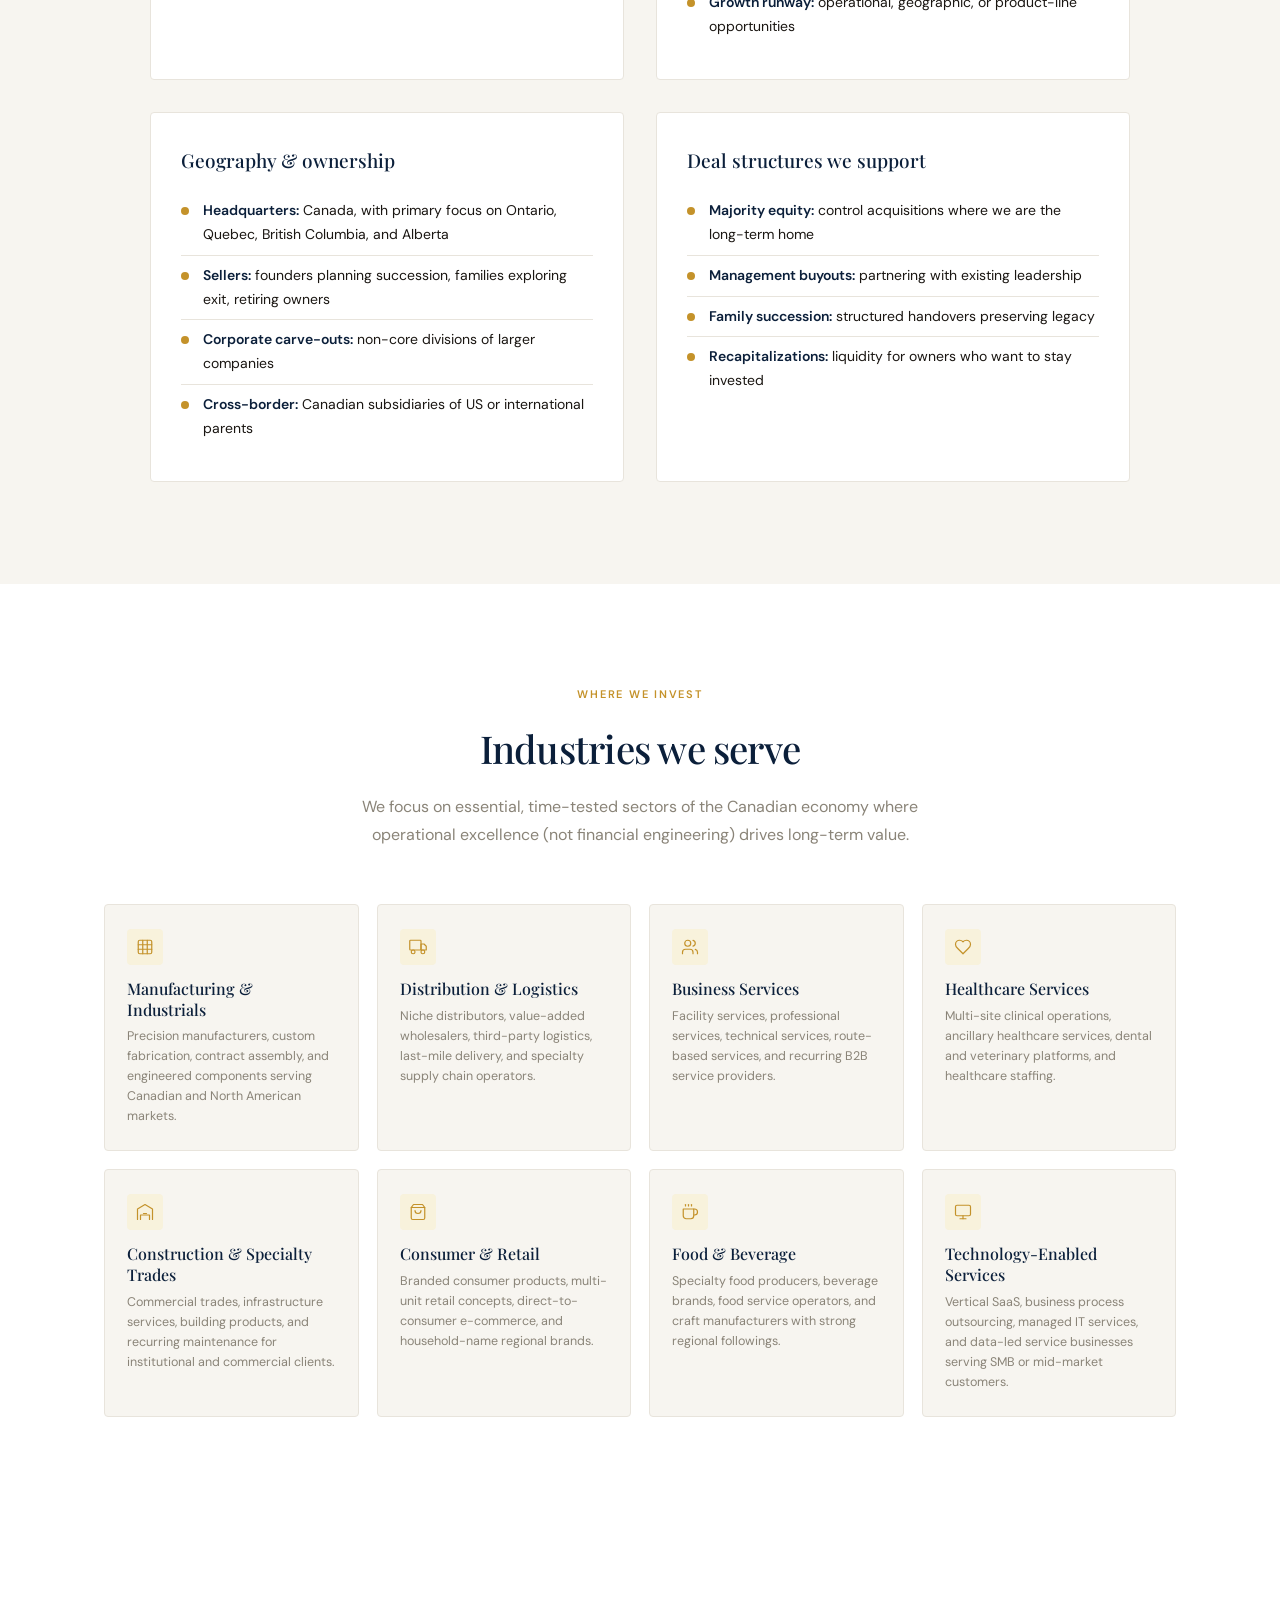
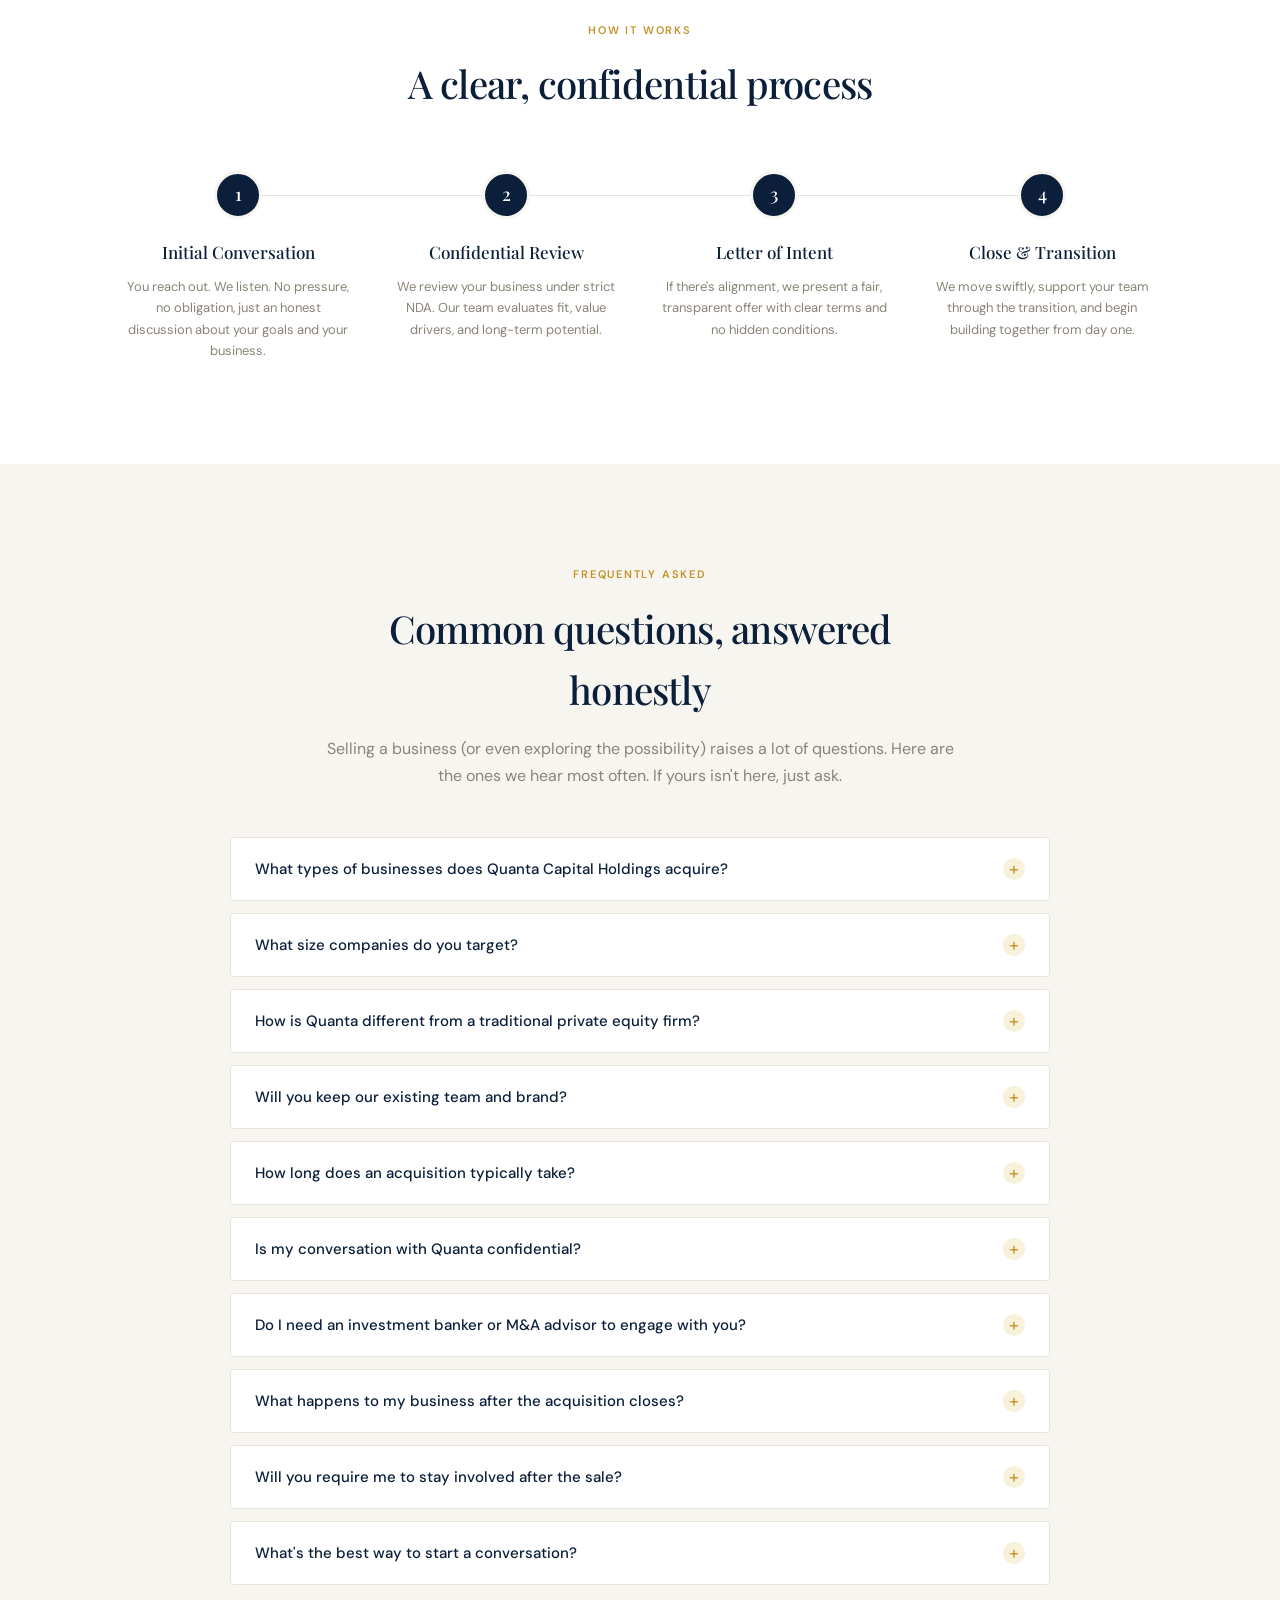
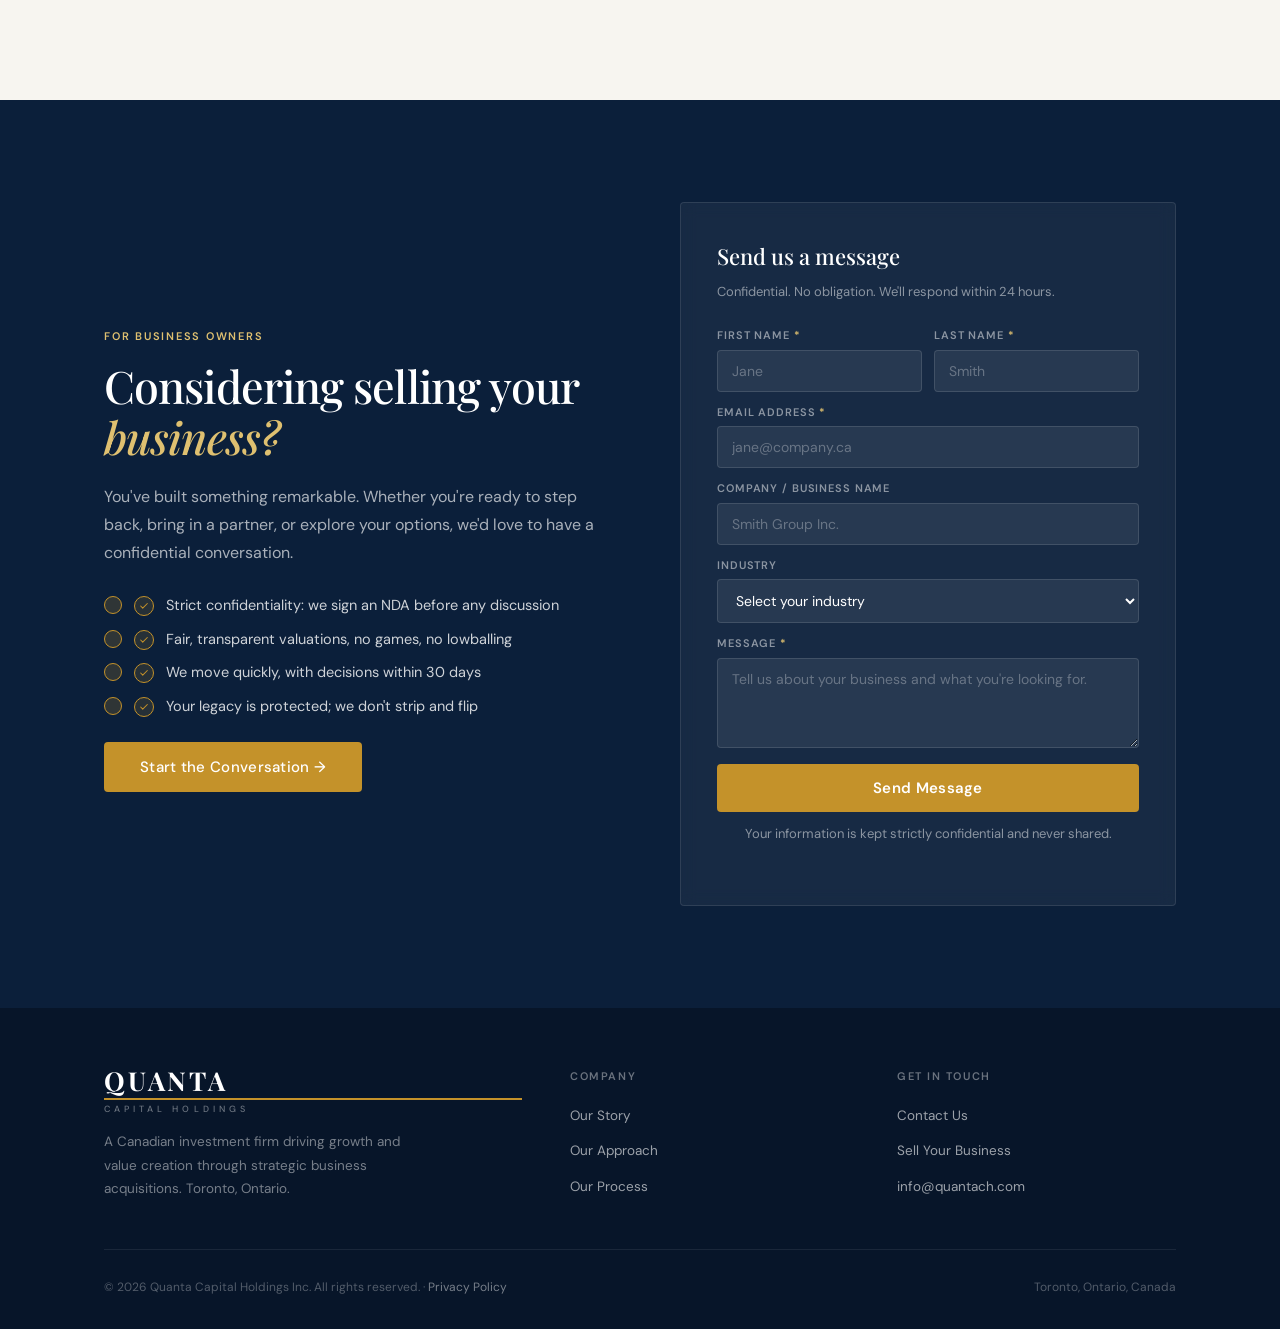
==== commit d844eac9: "Remove 'long-term' qualifier from company description sentence Co-Authored-By: Claude Sonnet 4.6 <no" ====
--- a/ui_kits/website/index.html
+++ b/ui_kits/website/index.html
@@ -113,8 +113,8 @@
   "@context": "https://schema.org",
   "@type": "FAQPage",
   "mainEntity": [
-    {"@type": "Question", "name": "What types of businesses does Quanta Capital Holdings acquire?", "acceptedAnswer": {"@type": "Answer", "text": "We acquire established, profitable Canadian businesses across manufacturing, distribution, business services, healthcare services, construction and specialty trades, consumer products, food and beverage, and technology-enabled services. Our typical target generates between CAD $5M and $100M in revenue with $1M to $15M in EBITDA."}},
-    {"@type": "Question", "name": "What size companies do you target?", "acceptedAnswer": {"@type": "Answer", "text": "Our investment range is purpose-built for the lower-middle market: annual revenue between CAD $5M and $100M and EBITDA between $1M and $15M. We also consider smaller add-on acquisitions for portfolio companies."}},
+    {"@type": "Question", "name": "What types of businesses does Quanta Capital Holdings acquire?", "acceptedAnswer": {"@type": "Answer", "text": "We acquire established, profitable Canadian businesses across manufacturing, distribution, business services, healthcare services, construction and specialty trades, consumer products, food and beverage, and technology-enabled services. Our typical target generates between CAD $400K and $5M in EBITDA."}},
+    {"@type": "Question", "name": "What size companies do you target?", "acceptedAnswer": {"@type": "Answer", "text": "Our investment range is purpose-built for the lower-middle market: EBITDA between CAD $400K and $5M. We also consider smaller add-on acquisitions for portfolio companies."}},
     {"@type": "Question", "name": "How is Quanta different from a traditional private equity firm?", "acceptedAnswer": {"@type": "Answer", "text": "Quanta is a long-term holding company, not a fund with a fixed exit timeline. We can hold businesses indefinitely, reinvest profits for compounding growth, and align decisions with what is right for the business rather than a five-year fund cycle."}},
     {"@type": "Question", "name": "Will you keep our existing team and brand?", "acceptedAnswer": {"@type": "Answer", "text": "Yes. We acquire businesses for what they already are. The teams, brands, and operating philosophies that built your success are exactly what we want to preserve and amplify."}},
     {"@type": "Question", "name": "How long does an acquisition typically take?", "acceptedAnswer": {"@type": "Answer", "text": "From first conversation to a signed letter of intent, the timeline is typically 30 to 45 days. From letter of intent to close, expect another 60 to 90 days for diligence, financing, and legal documentation."}},
@@ -502,7 +502,7 @@
       <div class="about-text fade-in">
         <div class="eyebrow">Who We Are</div>
         <h2>A partner built for the long term, not the next quarter.</h2>
-        <p>Quanta Capital Holdings Inc. is a Canadian investment firm and long-term holding company headquartered in Toronto. We acquire established, profitable lower-middle-market businesses and hold them indefinitely, free of the artificial five-to-seven-year exit cycle that defines traditional private equity.</p>
+        <p>Quanta Capital Holdings Inc. is a Canadian investment firm and holding company headquartered in Toronto. We acquire established, profitable lower-middle-market businesses and hold them indefinitely, free of the artificial five-to-seven-year exit cycle that defines traditional private equity.</p>
         <p>Our mission is straightforward: partner with founders, families, and management teams to extend the legacy of great Canadian businesses. We bring patient capital, hands-on operating expertise, and a permanent home for companies whose owners are ready for their next chapter without surrendering everything they have built.</p>
         <p>When you partner with Quanta, you gain more than a buyer. You gain a committed team with skin in the game, a clear plan for compounding growth, and a partnership measured in decades, not quarters.</p>
         <a class="about-link" onclick="scrollToSection('pillars'); return false;" href="javascript:void(0)">Discover our investment philosophy</a>
@@ -707,7 +707,7 @@
           <span>What types of businesses does Quanta Capital Holdings acquire?</span>
           <span class="faq-toggle" aria-hidden="true">+</span>
         </button>
-        <div class="faq-a"><div class="faq-a-inner">We acquire established, profitable Canadian businesses across manufacturing, distribution and logistics, business services, healthcare services, construction and specialty trades, consumer products, food and beverage, and technology-enabled services. Our typical target generates between CAD $5M and $100M in revenue with $1M to $15M in EBITDA.</div></div>
+        <div class="faq-a"><div class="faq-a-inner">We acquire established, profitable Canadian businesses across manufacturing, distribution and logistics, business services, healthcare services, construction and specialty trades, consumer products, food and beverage, and technology-enabled services. Our typical target generates between CAD $400K and $5M in EBITDA.</div></div>
       </div>
 
       <div class="faq-item fade-in">
@@ -715,7 +715,7 @@
           <span>What size companies do you target?</span>
           <span class="faq-toggle" aria-hidden="true">+</span>
         </button>
-        <div class="faq-a"><div class="faq-a-inner">Our investment range is purpose-built for the lower-middle market: annual revenue between CAD $5M and $100M and EBITDA between $1M and $15M. We also consider smaller add-on acquisitions for portfolio companies.</div></div>
+        <div class="faq-a"><div class="faq-a-inner">Our investment range is purpose-built for the lower-middle market: EBITDA between CAD $400K and $5M. We also consider smaller add-on acquisitions for portfolio companies.</div></div>
       </div>
 
       <div class="faq-item fade-in">
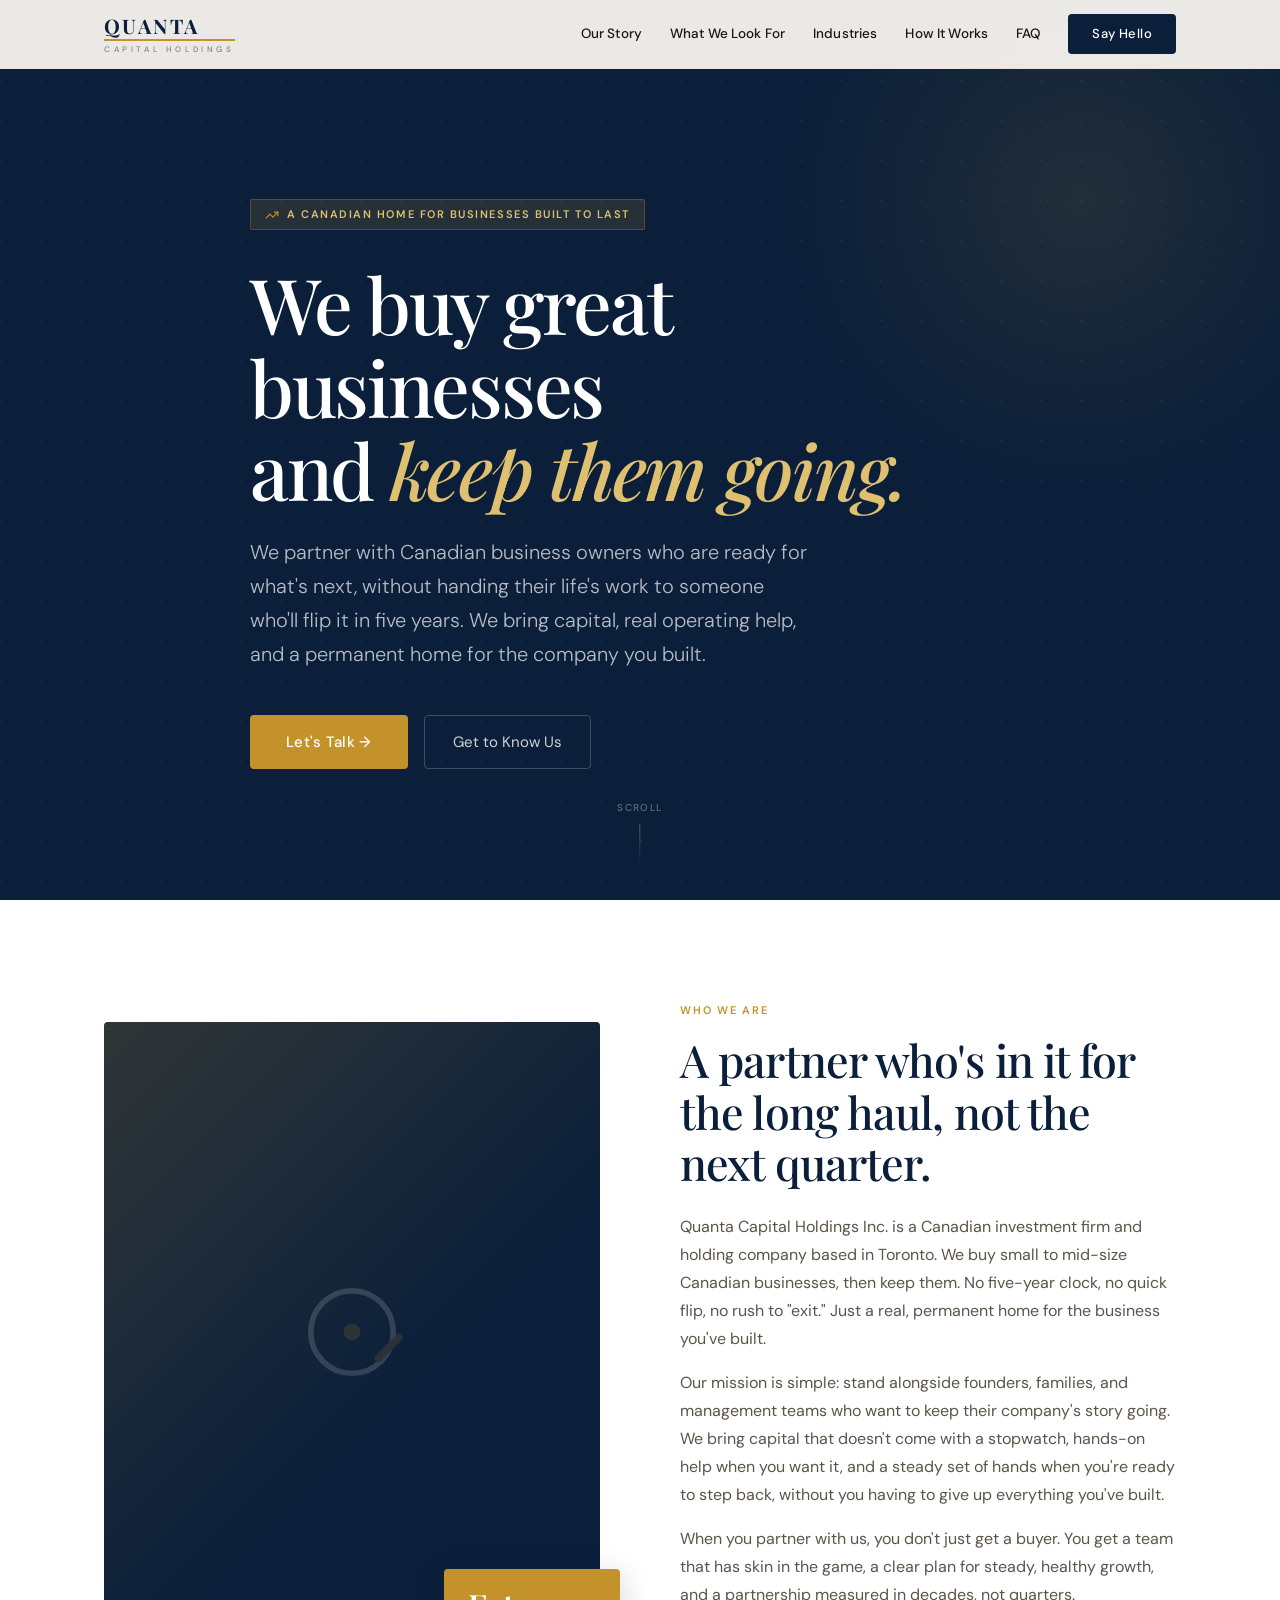
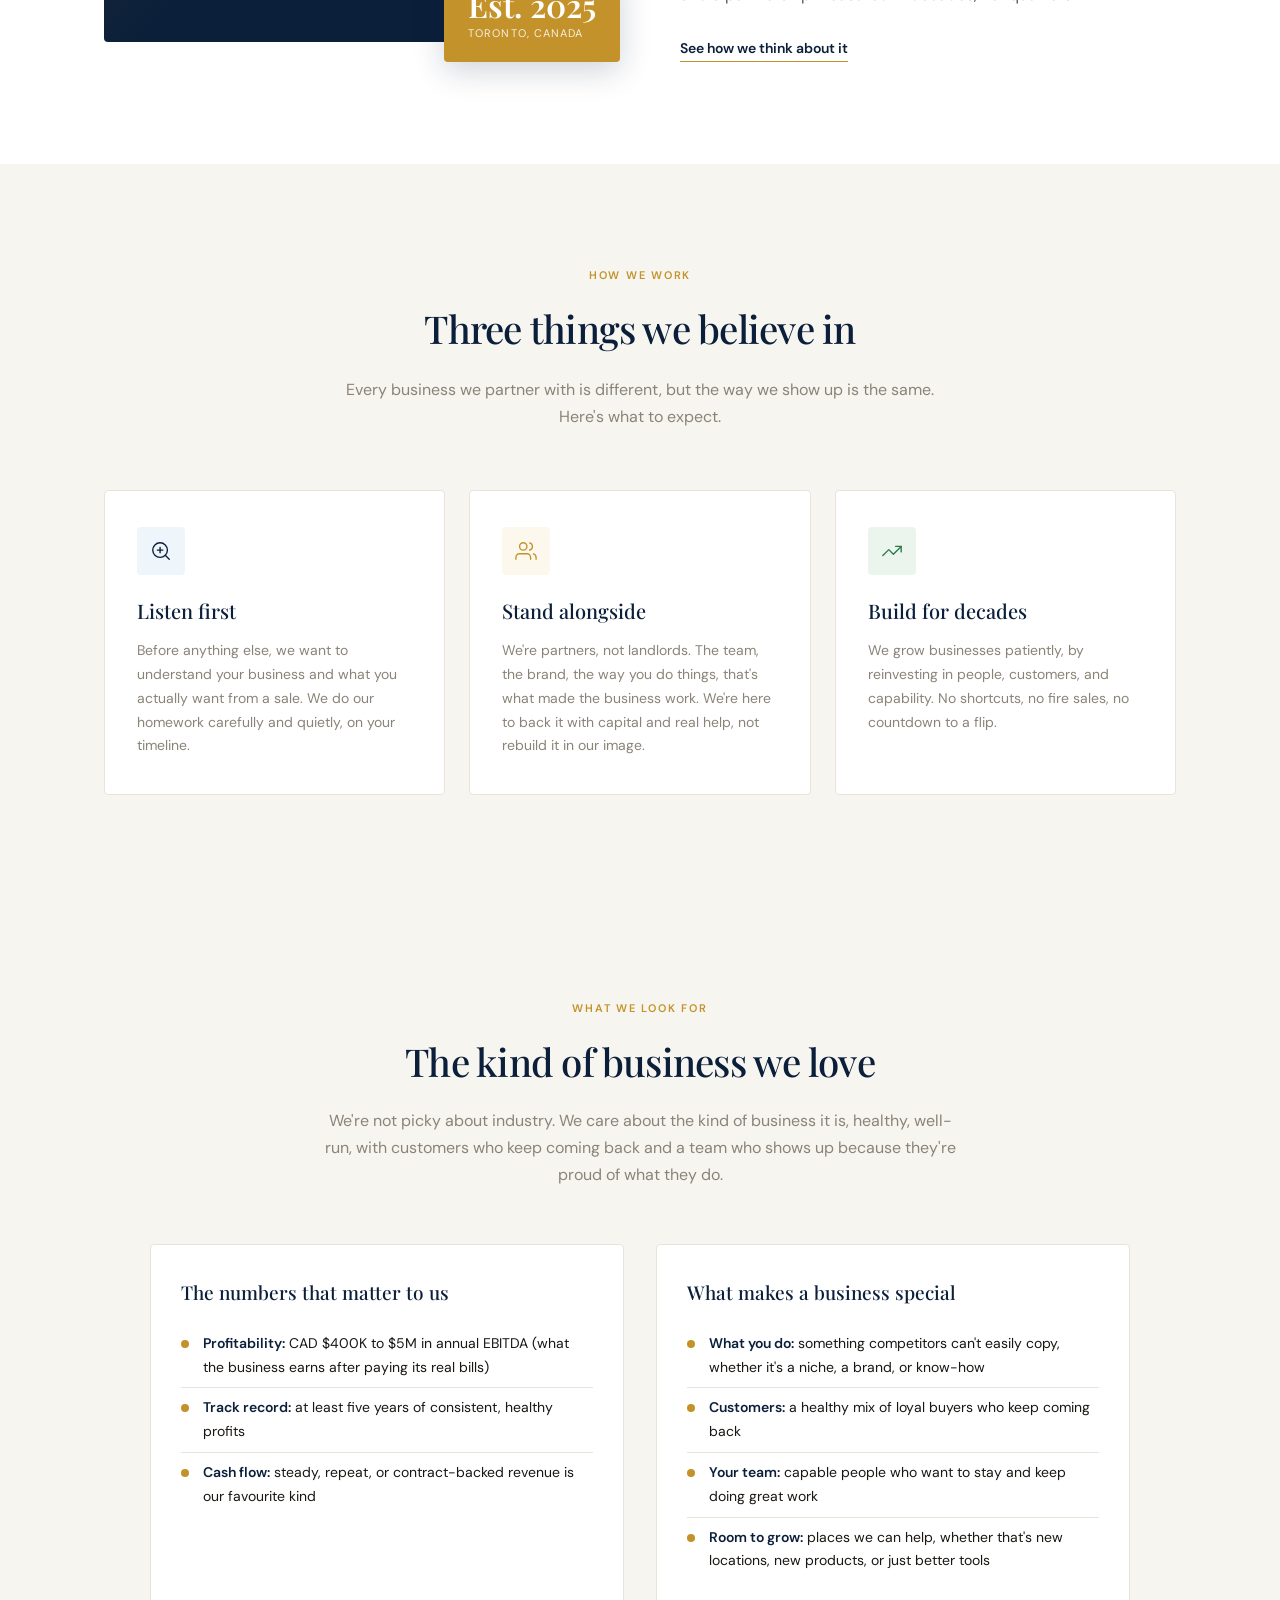
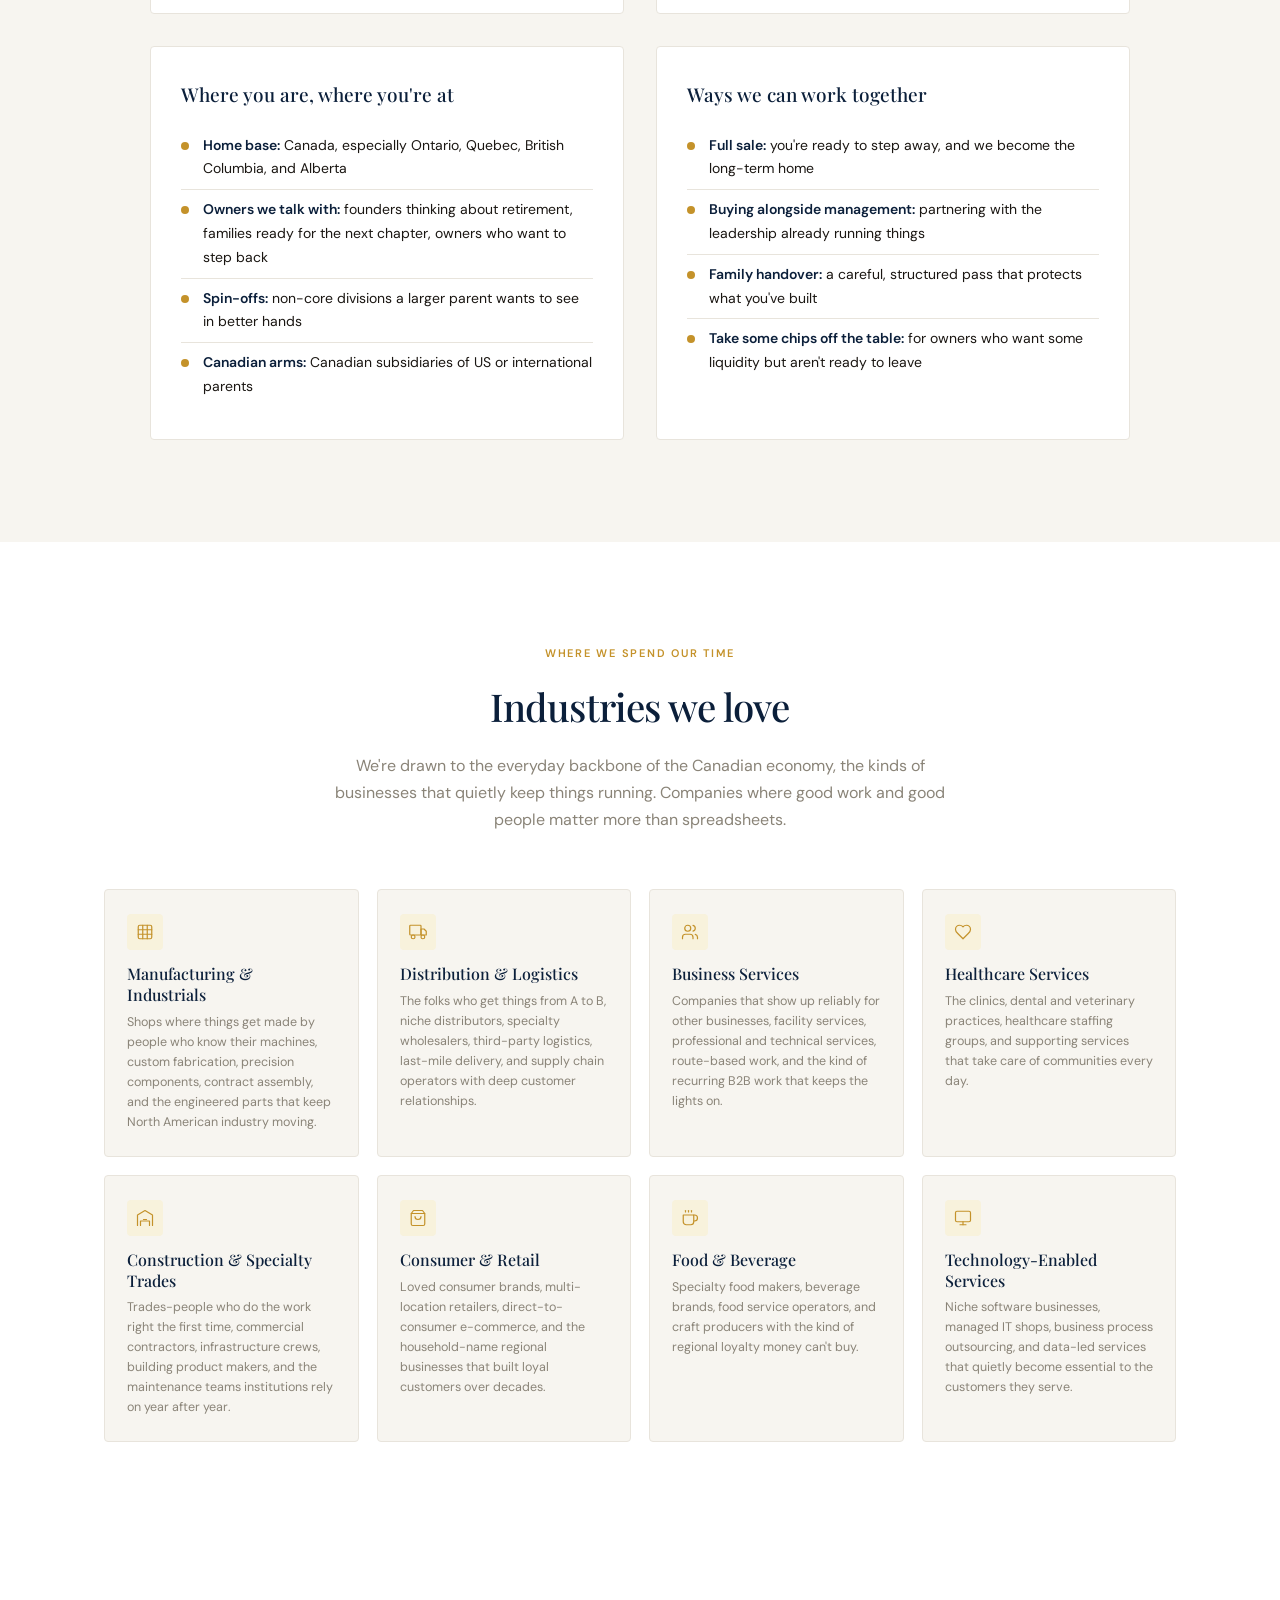
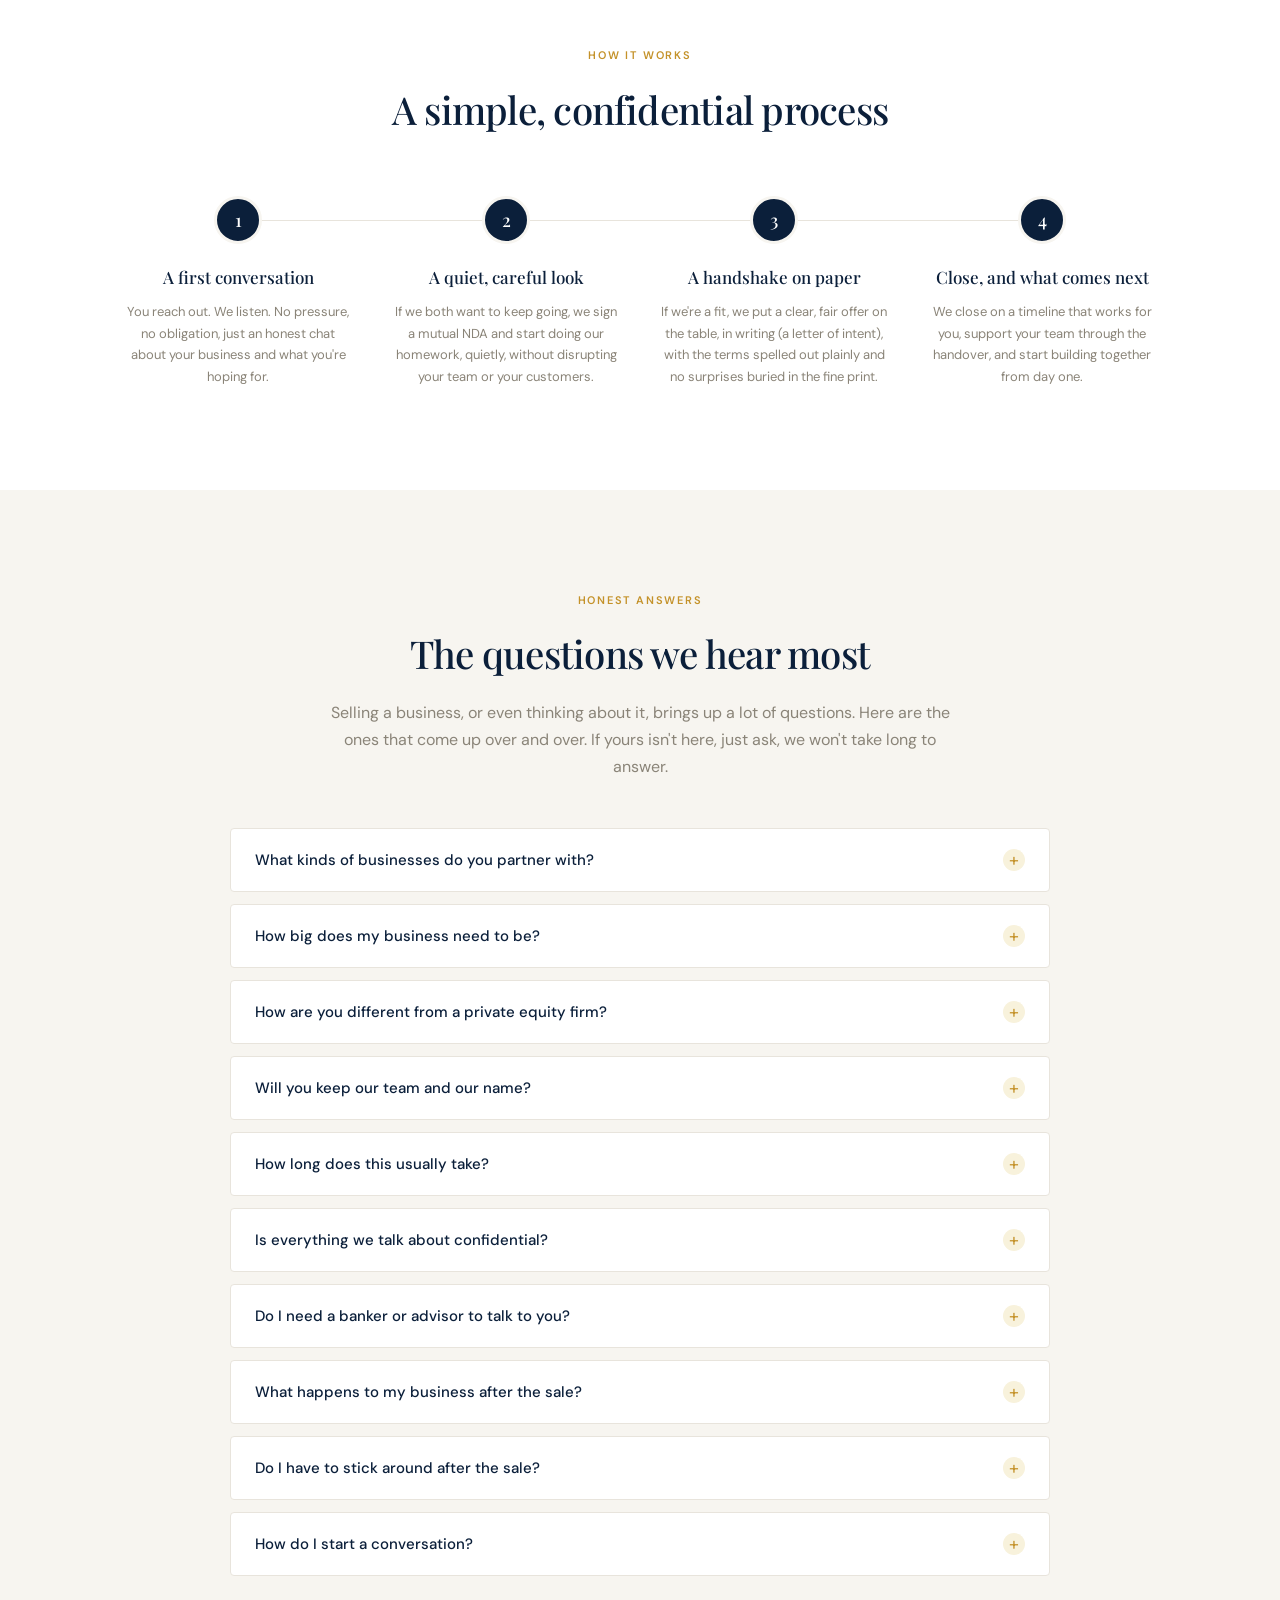
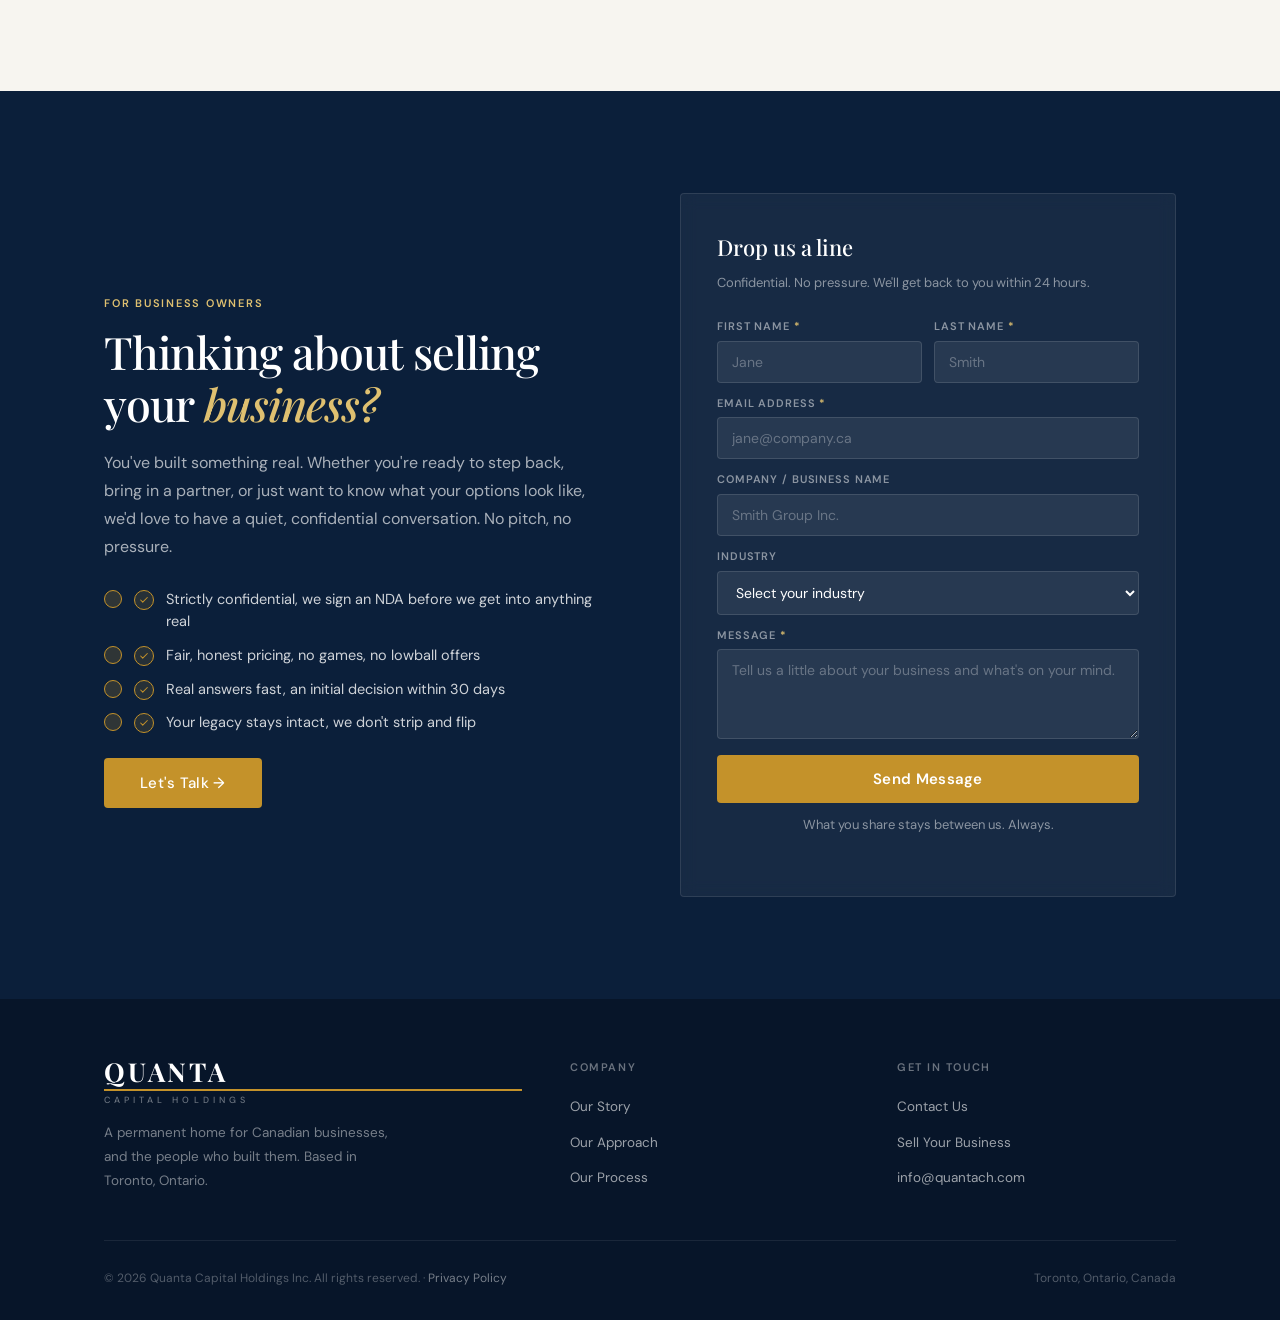
==== commit 8bf8bacc: "Rewrite site copy in a warm, founder-centric voice Shifts the tone of every user-facing string on th" ====
--- a/ui_kits/website/index.html
+++ b/ui_kits/website/index.html
@@ -5,9 +5,9 @@
 <meta name="viewport" content="width=device-width, initial-scale=1.0">
 
 <!-- Primary SEO -->
-<title>Quanta Capital Holdings | Canadian M&amp;A Firm &amp; Lower-Middle-Market Acquisitions</title>
-<meta name="description" content="Quanta Capital Holdings is a Toronto-based investment firm and long-term holding company acquiring established, profitable Canadian businesses with $5M–$100M in revenue. Confidential, founder-friendly M&amp;A.">
-<meta name="keywords" content="Canadian M&amp;A firm, business acquisitions Canada, lower middle market private equity, holding company Toronto, succession planning, sell my business Canada, management buyout, family business succession, business broker alternative, founder exit, EBITDA acquisition, Canadian holding company, strategic acquirer, lower mid-market acquisitions, Quanta Capital">
+<title>Quanta Capital Holdings | A Home for Canadian Businesses</title>
+<meta name="description" content="A Canadian holding company that buys small to mid-size businesses and keeps them. No five-year flip, just a real, permanent home for the business you built.">
+<meta name="keywords" content="sell my business Canada, Canadian holding company, succession planning, family business sale, business owner exit, partner for small business, Toronto holding company, buyer for my business Canada, alternative to private equity, permanent home for business, Quanta Capital">
 <meta name="author" content="Quanta Capital Holdings Inc.">
 <meta name="robots" content="index, follow, max-snippet:-1, max-image-preview:large">
 <meta name="theme-color" content="#0B1F3A">
@@ -22,8 +22,8 @@
 <!-- Open Graph -->
 <meta property="og:type" content="website">
 <meta property="og:site_name" content="Quanta Capital Holdings">
-<meta property="og:title" content="Quanta Capital Holdings | Canadian M&amp;A Firm &amp; Lower-Middle-Market Acquisitions">
-<meta property="og:description" content="Toronto-based investment firm acquiring established, profitable Canadian businesses with $5M–$100M in revenue. Long-term capital, founder-friendly transactions, complete confidentiality.">
+<meta property="og:title" content="Quanta Capital Holdings | A Permanent Home for Canadian Businesses">
+<meta property="og:description" content="We buy small to mid-size Canadian businesses and keep them. No five-year flip, no fund clock, just a real, permanent home for the business you've built.">
 <meta property="og:url" content="https://quantach.com/">
 <meta property="og:locale" content="en_CA">
 <meta property="og:image" content="https://quantach.com/assets/logo-white.png">
@@ -31,8 +31,8 @@
 
 <!-- Twitter Card -->
 <meta name="twitter:card" content="summary_large_image">
-<meta name="twitter:title" content="Quanta Capital Holdings | Canadian M&amp;A Firm">
-<meta name="twitter:description" content="Toronto-based long-term holding company acquiring established Canadian businesses ($5M–$100M revenue). Confidential, founder-friendly M&amp;A.">
+<meta name="twitter:title" content="Quanta Capital Holdings | A Permanent Home for Canadian Businesses">
+<meta name="twitter:description" content="A Canadian holding company buying small to mid-size businesses and keeping them. No five-year flip, just a real home for what you've built.">
 <meta name="twitter:image" content="https://quantach.com/assets/logo-white.png">
 
 <!-- Favicons / app icons -->
@@ -60,7 +60,7 @@
   "url": "https://quantach.com/",
   "logo": "https://quantach.com/assets/logo.png",
   "image": "https://quantach.com/assets/logo-white.png",
-  "description": "Canadian investment firm and long-term holding company focused on acquiring established, profitable lower-middle-market businesses across Canada.",
+  "description": "Canadian holding company that buys and keeps small to mid-size Canadian businesses, partnering with founders, families, and management teams who want a permanent home for the company they built.",
   "foundingDate": "2025",
   "founder": { "@type": "Organization", "name": "Quanta Capital Holdings Inc." },
   "address": {
@@ -77,13 +77,12 @@
     { "@type": "AdministrativeArea", "name": "Alberta" }
   ],
   "knowsAbout": [
-    "Mergers and Acquisitions",
-    "Lower-Middle-Market Private Equity",
-    "Business Acquisitions",
+    "Buying and Selling Small to Mid-Size Businesses",
+    "Holding Company Investments",
     "Management Buyouts",
     "Succession Planning",
     "Family Business Transitions",
-    "Canadian M&A"
+    "Canadian Business Acquisitions"
   ],
   "email": "info@quantach.com",
   "contactPoint": {
@@ -113,16 +112,16 @@
   "@context": "https://schema.org",
   "@type": "FAQPage",
   "mainEntity": [
-    {"@type": "Question", "name": "What types of businesses does Quanta Capital Holdings acquire?", "acceptedAnswer": {"@type": "Answer", "text": "We acquire established, profitable Canadian businesses across manufacturing, distribution, business services, healthcare services, construction and specialty trades, consumer products, food and beverage, and technology-enabled services. Our typical target generates between CAD $400K and $5M in EBITDA."}},
-    {"@type": "Question", "name": "What size companies do you target?", "acceptedAnswer": {"@type": "Answer", "text": "Our investment range is purpose-built for the lower-middle market: EBITDA between CAD $400K and $5M. We also consider smaller add-on acquisitions for portfolio companies."}},
-    {"@type": "Question", "name": "How is Quanta different from a traditional private equity firm?", "acceptedAnswer": {"@type": "Answer", "text": "Quanta is a long-term holding company, not a fund with a fixed exit timeline. We can hold businesses indefinitely, reinvest profits for compounding growth, and align decisions with what is right for the business rather than a five-year fund cycle."}},
-    {"@type": "Question", "name": "Will you keep our existing team and brand?", "acceptedAnswer": {"@type": "Answer", "text": "Yes. We acquire businesses for what they already are. The teams, brands, and operating philosophies that built your success are exactly what we want to preserve and amplify."}},
-    {"@type": "Question", "name": "How long does an acquisition typically take?", "acceptedAnswer": {"@type": "Answer", "text": "From first conversation to a signed letter of intent, the timeline is typically 30 to 45 days. From letter of intent to close, expect another 60 to 90 days for diligence, financing, and legal documentation."}},
-    {"@type": "Question", "name": "Is my conversation with Quanta confidential?", "acceptedAnswer": {"@type": "Answer", "text": "Yes. We sign a mutual non-disclosure agreement before any substantive discussion of your business. Customers, employees, suppliers, and competitors will never learn we are in conversation unless you choose to tell them."}},
-    {"@type": "Question", "name": "Do I need an investment banker or M&A advisor to engage with Quanta?", "acceptedAnswer": {"@type": "Answer", "text": "No. Many of the founders we speak with come to us directly. You are welcome to bring an advisor, and we always recommend you retain independent legal and tax counsel before signing definitive documents."}},
-    {"@type": "Question", "name": "What happens to my business after the acquisition closes?", "acceptedAnswer": {"@type": "Answer", "text": "We work with existing leadership on a 100-day plan focused on stability and continuity. From there we collaborate on growth: operational improvements, technology, hiring, geographic expansion, and strategic add-on acquisitions when appropriate."}},
-    {"@type": "Question", "name": "Will you require me to stay involved after the sale?", "acceptedAnswer": {"@type": "Answer", "text": "That depends on your goals. Some founders want a clean exit, some want to stay in their role for years, and many prefer something in between such as an advisory role or a defined transition period. Every transaction is structured around what you want."}},
-    {"@type": "Question", "name": "What's the best way to start a conversation?", "acceptedAnswer": {"@type": "Answer", "text": "Submit a brief message through our contact form or email info@quantach.com. The first conversation is a 30-minute call with no pitch and no obligation."}}
+    {"@type": "Question", "name": "What kinds of businesses do you partner with?", "acceptedAnswer": {"@type": "Answer", "text": "Established, healthy Canadian businesses, the kind with steady customers and a team who's proud of the work. We've got real interest in manufacturing, distribution and logistics, business services, healthcare services, the trades, consumer products, food and beverage, and technology-enabled services. The companies we partner with typically earn between CAD $400K and $5M a year in profit."}},
+    {"@type": "Question", "name": "How big does my business need to be?", "acceptedAnswer": {"@type": "Answer", "text": "We work with small to mid-size businesses earning roughly CAD $400K to $5M a year in profit. We're also happy to look at smaller, complementary businesses that would fit alongside one of our companies."}},
+    {"@type": "Question", "name": "How are you different from a private equity firm?", "acceptedAnswer": {"@type": "Answer", "text": "Most private equity funds buy a business so they can sell it again in five years, that's how their math works. We're not built that way. We're a holding company, which means we can keep a business as long as it makes sense, reinvest its profits back into growth, and make decisions based on what's right for the business, not what's right for a fund's clock. We're not looking for a quick flip. We're looking for a permanent home."}},
+    {"@type": "Question", "name": "Will you keep our team and our name?", "acceptedAnswer": {"@type": "Answer", "text": "Yes. We buy a business for what it already is, not what we want to turn it into. The people, the brand, and the way you run the place, that's what made it successful in the first place. We're not here to redo it. We're here to back it."}},
+    {"@type": "Question", "name": "How long does this usually take?", "acceptedAnswer": {"@type": "Answer", "text": "From the first conversation to a signed letter of intent is usually about 30 to 45 days. From there to closing, another 60 to 90 days while we finish our homework, line up financing, and get the paperwork right. We move at a pace that's quick but never rushed."}},
+    {"@type": "Question", "name": "Is everything we talk about confidential?", "acceptedAnswer": {"@type": "Answer", "text": "Always. Before we get into anything real, we sign a mutual NDA. Your customers, your team, your suppliers, your competitors, none of them will hear a word from us. The only person who decides who knows is you."}},
+    {"@type": "Question", "name": "Do I need a banker or advisor to talk to you?", "acceptedAnswer": {"@type": "Answer", "text": "Not at all. Most of the owners we talk with reach out directly. You're welcome to bring an advisor if you have one, and we always suggest you have your own lawyer and accountant look things over before you sign anything important."}},
+    {"@type": "Question", "name": "What happens to my business after the sale?", "acceptedAnswer": {"@type": "Answer", "text": "For the first 100 days, we focus on one thing: keep things steady. Same team, same brand, same way of doing things. After that, we work with your leadership on the things that'll help the business grow, better tools, smart hires, new locations, and sometimes bringing in a complementary business when it makes sense. Always in conversation, never imposed."}},
+    {"@type": "Question", "name": "Do I have to stick around after the sale?", "acceptedAnswer": {"@type": "Answer", "text": "Only if you want to. Some owners are ready for a clean break. Others want to stay on for a few years. Plenty land somewhere in the middle, an advisory role, a transition period, something flexible. We shape the deal around what you want, not the other way around."}},
+    {"@type": "Question", "name": "How do I start a conversation?", "acceptedAnswer": {"@type": "Answer", "text": "Send us a quick note through our contact form, or email us directly at info@quantach.com. The first call is 30 minutes, no pitch, no pressure, just a chance to get to know each other."}}
   ]
 }
 </script>
@@ -443,11 +442,11 @@
     </a>
     <div class="nav-links">
       <a class="nav-link" onclick="showPage('home'); scrollToSection('about'); return false;" href="javascript:void(0)">Our Story</a>
-      <a class="nav-link" onclick="showPage('home'); scrollToSection('criteria'); return false;" href="javascript:void(0)">Criteria</a>
+      <a class="nav-link" onclick="showPage('home'); scrollToSection('criteria'); return false;" href="javascript:void(0)">What We Look For</a>
       <a class="nav-link" onclick="showPage('home'); scrollToSection('industries'); return false;" href="javascript:void(0)">Industries</a>
-      <a class="nav-link" onclick="showPage('home'); scrollToSection('process'); return false;" href="javascript:void(0)">Process</a>
+      <a class="nav-link" onclick="showPage('home'); scrollToSection('process'); return false;" href="javascript:void(0)">How It Works</a>
       <a class="nav-link" onclick="showPage('home'); scrollToSection('faq'); return false;" href="javascript:void(0)">FAQ</a>
-      <a class="nav-btn" onclick="showPage('contact'); return false;" href="javascript:void(0)">Contact Us</a>
+      <a class="nav-btn" onclick="showPage('contact'); return false;" href="javascript:void(0)">Say Hello</a>
     </div>
     <div class="nav-mobile-toggle" onclick="toggleMobileNav()">
       <span></span><span></span><span></span>
@@ -465,13 +464,13 @@
   <div class="hero-inner">
     <div class="hero-tag">
       <svg width="14" height="14" viewBox="0 0 24 24" fill="none" stroke="#C4922A" stroke-width="2" stroke-linecap="round" stroke-linejoin="round"><polyline points="22 7 13.5 15.5 8.5 10.5 2 17"/><polyline points="16 7 22 7 22 13"/></svg>
-      <span>Canadian Investment Firm · M&A · Business Acquisitions</span>
-    </div>
-    <h1 class="hero-h1">We acquire great businesses<br>and help them <em>grow further.</em></h1>
-    <p class="hero-sub">Quanta Capital Holdings partners with exceptional companies across Canada to unlock their full potential through strategic acquisition and hands-on operational expertise.</p>
+      <span>A Canadian home for businesses built to last</span>
+    </div>
+    <h1 class="hero-h1">We buy great businesses<br>and <em>keep them going.</em></h1>
+    <p class="hero-sub">We partner with Canadian business owners who are ready for what's next, without handing their life's work to someone who'll flip it in five years. We bring capital, real operating help, and a permanent home for the company you built.</p>
     <div class="hero-actions">
-      <a class="btn-hero-primary" onclick="showPage('contact'); return false;" href="javascript:void(0)">Explore an Acquisition →</a>
-      <a class="btn-hero-ghost" onclick="scrollToSection('about'); return false;" href="javascript:void(0)">Learn Our Approach</a>
+      <a class="btn-hero-primary" onclick="showPage('contact'); return false;" href="javascript:void(0)">Let's Talk →</a>
+      <a class="btn-hero-ghost" onclick="scrollToSection('about'); return false;" href="javascript:void(0)">Get to Know Us</a>
     </div>
   </div>
   <div class="hero-scroll">
@@ -501,11 +500,11 @@
       </div>
       <div class="about-text fade-in">
         <div class="eyebrow">Who We Are</div>
-        <h2>A partner built for the long term, not the next quarter.</h2>
-        <p>Quanta Capital Holdings Inc. is a Canadian investment firm and holding company headquartered in Toronto. We acquire established, profitable lower-middle-market businesses and hold them indefinitely, free of the artificial five-to-seven-year exit cycle that defines traditional private equity.</p>
-        <p>Our mission is straightforward: partner with founders, families, and management teams to extend the legacy of great Canadian businesses. We bring patient capital, hands-on operating expertise, and a permanent home for companies whose owners are ready for their next chapter without surrendering everything they have built.</p>
-        <p>When you partner with Quanta, you gain more than a buyer. You gain a committed team with skin in the game, a clear plan for compounding growth, and a partnership measured in decades, not quarters.</p>
-        <a class="about-link" onclick="scrollToSection('pillars'); return false;" href="javascript:void(0)">Discover our investment philosophy</a>
+        <h2>A partner who's in it for the long haul, not the next quarter.</h2>
+        <p>Quanta Capital Holdings Inc. is a Canadian investment firm and holding company based in Toronto. We buy small to mid-size Canadian businesses, then keep them. No five-year clock, no quick flip, no rush to "exit." Just a real, permanent home for the business you've built.</p>
+        <p>Our mission is simple: stand alongside founders, families, and management teams who want to keep their company's story going. We bring capital that doesn't come with a stopwatch, hands-on help when you want it, and a steady set of hands when you're ready to step back, without you having to give up everything you've built.</p>
+        <p>When you partner with us, you don't just get a buyer. You get a team that has skin in the game, a clear plan for steady, healthy growth, and a partnership measured in decades, not quarters.</p>
+        <a class="about-link" onclick="scrollToSection('pillars'); return false;" href="javascript:void(0)">See how we think about it</a>
       </div>
     </div>
   </div>
@@ -515,31 +514,31 @@
 <section id="pillars" class="section">
   <div class="container">
     <div class="pillars-head fade-in">
-      <div class="eyebrow">Our Approach</div>
-      <h2>Built on three core pillars</h2>
-      <p>Every acquisition we make is guided by a clear framework that prioritizes lasting value over short-term returns.</p>
+      <div class="eyebrow">How We Work</div>
+      <h2>Three things we believe in</h2>
+      <p>Every business we partner with is different, but the way we show up is the same. Here's what to expect.</p>
     </div>
     <div class="pillars-grid">
       <div class="pillar-card fade-in">
         <div class="pillar-icon">
           <svg width="22" height="22" viewBox="0 0 24 24" fill="none" stroke="#0B1F3A" stroke-width="1.5" stroke-linecap="round" stroke-linejoin="round"><circle cx="11" cy="11" r="8"/><path d="m21 21-4.35-4.35"/><path d="M11 8v6M8 11h6"/></svg>
         </div>
-        <h3>Identify & Evaluate</h3>
-        <p>We seek businesses with solid fundamentals, unique market positions, and untapped growth potential, then conduct thorough, confidential due diligence.</p>
+        <h3>Listen first</h3>
+        <p>Before anything else, we want to understand your business and what you actually want from a sale. We do our homework carefully and quietly, on your timeline.</p>
       </div>
       <div class="pillar-card fade-in">
         <div class="pillar-icon" style="background:#FDF8EE">
           <svg width="22" height="22" viewBox="0 0 24 24" fill="none" stroke="#C4922A" stroke-width="1.5" stroke-linecap="round" stroke-linejoin="round"><path d="M17 21v-2a4 4 0 0 0-4-4H5a4 4 0 0 0-4 4v2"/><circle cx="9" cy="7" r="4"/><path d="M23 21v-2a4 4 0 0 0-3-3.87"/><path d="M16 3.13a4 4 0 0 1 0 7.75"/></svg>
         </div>
-        <h3>Partner & Invest</h3>
-        <p>We work collaboratively with founders and management teams, never displacing what makes a company great, but amplifying it with capital, resources, and expertise.</p>
+        <h3>Stand alongside</h3>
+        <p>We're partners, not landlords. The team, the brand, the way you do things, that's what made the business work. We're here to back it with capital and real help, not rebuild it in our image.</p>
       </div>
       <div class="pillar-card fade-in">
         <div class="pillar-icon" style="background:#EBF5EE">
           <svg width="22" height="22" viewBox="0 0 24 24" fill="none" stroke="#2D7A4F" stroke-width="1.5" stroke-linecap="round" stroke-linejoin="round"><polyline points="22 7 13.5 15.5 8.5 10.5 2 17"/><polyline points="16 7 22 7 22 13"/></svg>
         </div>
-        <h3>Scale & Sustain</h3>
-        <p>Through operational improvements, strategic add-on acquisitions, and market expansion, we transform solid companies into industry leaders.</p>
+        <h3>Build for decades</h3>
+        <p>We grow businesses patiently, by reinvesting in people, customers, and capability. No shortcuts, no fire sales, no countdown to a flip.</p>
       </div>
     </div>
   </div>
@@ -550,47 +549,47 @@
   <div class="container">
     <div class="criteria-head fade-in">
       <div class="eyebrow">What We Look For</div>
-      <h2>Our acquisition criteria</h2>
-      <p>We invest in proven Canadian businesses with strong fundamentals, defensible market positions, and clear pathways for compounding growth. We are sector-agnostic and focused on durable, resilient companies.</p>
+      <h2>The kind of business we love</h2>
+      <p>We're not picky about industry. We care about the kind of business it is, healthy, well-run, with customers who keep coming back and a team who shows up because they're proud of what they do.</p>
     </div>
     <div class="criteria-grid">
 
       <div class="criteria-card fade-in">
-        <h3>Financial profile</h3>
+        <h3>The numbers that matter to us</h3>
         <ul>
-          <li><strong>EBITDA:</strong> CAD $400K to $5M</li>
-          <li><strong>Track record:</strong> at least five years of consistent profitability</li>
-          <li><strong>Cash flow:</strong> stable, recurring, or contracted revenue preferred</li>
+          <li><strong>Profitability:</strong> CAD $400K to $5M in annual EBITDA (what the business earns after paying its real bills)</li>
+          <li><strong>Track record:</strong> at least five years of consistent, healthy profits</li>
+          <li><strong>Cash flow:</strong> steady, repeat, or contract-backed revenue is our favourite kind</li>
         </ul>
       </div>
 
       <div class="criteria-card fade-in">
-        <h3>Business characteristics</h3>
+        <h3>What makes a business special</h3>
         <ul>
-          <li><strong>Market position:</strong> defensible niche, brand strength, or technical moat</li>
-          <li><strong>Customer base:</strong> diversified, loyal, repeat buyers</li>
-          <li><strong>Management:</strong> capable team willing to remain through transition</li>
-          <li><strong>Growth runway:</strong> operational, geographic, or product-line opportunities</li>
+          <li><strong>What you do:</strong> something competitors can't easily copy, whether it's a niche, a brand, or know-how</li>
+          <li><strong>Customers:</strong> a healthy mix of loyal buyers who keep coming back</li>
+          <li><strong>Your team:</strong> capable people who want to stay and keep doing great work</li>
+          <li><strong>Room to grow:</strong> places we can help, whether that's new locations, new products, or just better tools</li>
         </ul>
       </div>
 
       <div class="criteria-card fade-in">
-        <h3>Geography &amp; ownership</h3>
+        <h3>Where you are, where you're at</h3>
         <ul>
-          <li><strong>Headquarters:</strong> Canada, with primary focus on Ontario, Quebec, British Columbia, and Alberta</li>
-          <li><strong>Sellers:</strong> founders planning succession, families exploring exit, retiring owners</li>
-          <li><strong>Corporate carve-outs:</strong> non-core divisions of larger companies</li>
-          <li><strong>Cross-border:</strong> Canadian subsidiaries of US or international parents</li>
+          <li><strong>Home base:</strong> Canada, especially Ontario, Quebec, British Columbia, and Alberta</li>
+          <li><strong>Owners we talk with:</strong> founders thinking about retirement, families ready for the next chapter, owners who want to step back</li>
+          <li><strong>Spin-offs:</strong> non-core divisions a larger parent wants to see in better hands</li>
+          <li><strong>Canadian arms:</strong> Canadian subsidiaries of US or international parents</li>
         </ul>
       </div>
 
       <div class="criteria-card fade-in">
-        <h3>Deal structures we support</h3>
+        <h3>Ways we can work together</h3>
         <ul>
-          <li><strong>Majority equity:</strong> control acquisitions where we are the long-term home</li>
-          <li><strong>Management buyouts:</strong> partnering with existing leadership</li>
-          <li><strong>Family succession:</strong> structured handovers preserving legacy</li>
-          <li><strong>Recapitalizations:</strong> liquidity for owners who want to stay invested</li>
+          <li><strong>Full sale:</strong> you're ready to step away, and we become the long-term home</li>
+          <li><strong>Buying alongside management:</strong> partnering with the leadership already running things</li>
+          <li><strong>Family handover:</strong> a careful, structured pass that protects what you've built</li>
+          <li><strong>Take some chips off the table:</strong> for owners who want some liquidity but aren't ready to leave</li>
         </ul>
       </div>
 
@@ -602,58 +601,58 @@
 <section id="industries" class="section">
   <div class="container">
     <div class="industries-head fade-in">
-      <div class="eyebrow">Where We Invest</div>
-      <h2>Industries we serve</h2>
-      <p>We focus on essential, time-tested sectors of the Canadian economy where operational excellence (not financial engineering) drives long-term value.</p>
+      <div class="eyebrow">Where We Spend Our Time</div>
+      <h2>Industries we love</h2>
+      <p>We're drawn to the everyday backbone of the Canadian economy, the kinds of businesses that quietly keep things running. Companies where good work and good people matter more than spreadsheets.</p>
     </div>
     <div class="industries-grid">
 
       <div class="industry-card fade-in">
         <div class="industry-icon"><svg width="18" height="18" viewBox="0 0 24 24" fill="none" stroke="#C4922A" stroke-width="1.6" stroke-linecap="round" stroke-linejoin="round"><rect x="3" y="3" width="18" height="18" rx="2"/><path d="M9 3v18M15 3v18M3 9h18M3 15h18"/></svg></div>
         <h3>Manufacturing &amp; Industrials</h3>
-        <p>Precision manufacturers, custom fabrication, contract assembly, and engineered components serving Canadian and North American markets.</p>
+        <p>Shops where things get made by people who know their machines, custom fabrication, precision components, contract assembly, and the engineered parts that keep North American industry moving.</p>
       </div>
 
       <div class="industry-card fade-in">
         <div class="industry-icon"><svg width="18" height="18" viewBox="0 0 24 24" fill="none" stroke="#C4922A" stroke-width="1.6" stroke-linecap="round" stroke-linejoin="round"><rect x="1" y="3" width="15" height="13" rx="1"/><path d="M16 8h4l3 3v5h-7z"/><circle cx="5.5" cy="18.5" r="2.5"/><circle cx="18.5" cy="18.5" r="2.5"/></svg></div>
         <h3>Distribution &amp; Logistics</h3>
-        <p>Niche distributors, value-added wholesalers, third-party logistics, last-mile delivery, and specialty supply chain operators.</p>
+        <p>The folks who get things from A to B, niche distributors, specialty wholesalers, third-party logistics, last-mile delivery, and supply chain operators with deep customer relationships.</p>
       </div>
 
       <div class="industry-card fade-in">
         <div class="industry-icon"><svg width="18" height="18" viewBox="0 0 24 24" fill="none" stroke="#C4922A" stroke-width="1.6" stroke-linecap="round" stroke-linejoin="round"><path d="M16 21v-2a4 4 0 0 0-4-4H6a4 4 0 0 0-4 4v2"/><circle cx="9" cy="7" r="4"/><path d="M22 21v-2a4 4 0 0 0-3-3.87"/><path d="M16 3.13a4 4 0 0 1 0 7.75"/></svg></div>
         <h3>Business Services</h3>
-        <p>Facility services, professional services, technical services, route-based services, and recurring B2B service providers.</p>
+        <p>Companies that show up reliably for other businesses, facility services, professional and technical services, route-based work, and the kind of recurring B2B work that keeps the lights on.</p>
       </div>
 
       <div class="industry-card fade-in">
         <div class="industry-icon"><svg width="18" height="18" viewBox="0 0 24 24" fill="none" stroke="#C4922A" stroke-width="1.6" stroke-linecap="round" stroke-linejoin="round"><path d="M19 14c1.49-1.46 3-3.21 3-5.5A5.5 5.5 0 0 0 16.5 3c-1.76 0-3 .5-4.5 2-1.5-1.5-2.74-2-4.5-2A5.5 5.5 0 0 0 2 8.5c0 2.29 1.51 4.04 3 5.5l7 7Z"/></svg></div>
         <h3>Healthcare Services</h3>
-        <p>Multi-site clinical operations, ancillary healthcare services, dental and veterinary platforms, and healthcare staffing.</p>
+        <p>The clinics, dental and veterinary practices, healthcare staffing groups, and supporting services that take care of communities every day.</p>
       </div>
 
       <div class="industry-card fade-in">
         <div class="industry-icon"><svg width="18" height="18" viewBox="0 0 24 24" fill="none" stroke="#C4922A" stroke-width="1.6" stroke-linecap="round" stroke-linejoin="round"><path d="M2 22V8l10-6 10 6v14"/><path d="M6 22v-6h12v6"/><path d="M10 14h4"/></svg></div>
         <h3>Construction &amp; Specialty Trades</h3>
-        <p>Commercial trades, infrastructure services, building products, and recurring maintenance for institutional and commercial clients.</p>
+        <p>Trades-people who do the work right the first time, commercial contractors, infrastructure crews, building product makers, and the maintenance teams institutions rely on year after year.</p>
       </div>
 
       <div class="industry-card fade-in">
         <div class="industry-icon"><svg width="18" height="18" viewBox="0 0 24 24" fill="none" stroke="#C4922A" stroke-width="1.6" stroke-linecap="round" stroke-linejoin="round"><path d="M6 2 3 6v14a2 2 0 0 0 2 2h14a2 2 0 0 0 2-2V6l-3-4Z"/><path d="M3 6h18"/><path d="M16 10a4 4 0 0 1-8 0"/></svg></div>
         <h3>Consumer &amp; Retail</h3>
-        <p>Branded consumer products, multi-unit retail concepts, direct-to-consumer e-commerce, and household-name regional brands.</p>
+        <p>Loved consumer brands, multi-location retailers, direct-to-consumer e-commerce, and the household-name regional businesses that built loyal customers over decades.</p>
       </div>
 
       <div class="industry-card fade-in">
         <div class="industry-icon"><svg width="18" height="18" viewBox="0 0 24 24" fill="none" stroke="#C4922A" stroke-width="1.6" stroke-linecap="round" stroke-linejoin="round"><path d="M17 8h1a4 4 0 1 1 0 8h-1"/><path d="M3 8h14v9a4 4 0 0 1-4 4H7a4 4 0 0 1-4-4Z"/><line x1="6" y1="2" x2="6" y2="4"/><line x1="10" y1="2" x2="10" y2="4"/><line x1="14" y1="2" x2="14" y2="4"/></svg></div>
         <h3>Food &amp; Beverage</h3>
-        <p>Specialty food producers, beverage brands, food service operators, and craft manufacturers with strong regional followings.</p>
+        <p>Specialty food makers, beverage brands, food service operators, and craft producers with the kind of regional loyalty money can't buy.</p>
       </div>
 
       <div class="industry-card fade-in">
         <div class="industry-icon"><svg width="18" height="18" viewBox="0 0 24 24" fill="none" stroke="#C4922A" stroke-width="1.6" stroke-linecap="round" stroke-linejoin="round"><rect x="2" y="3" width="20" height="14" rx="2"/><line x1="8" y1="21" x2="16" y2="21"/><line x1="12" y1="17" x2="12" y2="21"/></svg></div>
         <h3>Technology-Enabled Services</h3>
-        <p>Vertical SaaS, business process outsourcing, managed IT services, and data-led service businesses serving SMB or mid-market customers.</p>
+        <p>Niche software businesses, managed IT shops, business process outsourcing, and data-led services that quietly become essential to the customers they serve.</p>
       </div>
 
     </div>
@@ -665,28 +664,28 @@
   <div class="container">
     <div class="process-head fade-in">
       <div class="eyebrow">How It Works</div>
-      <h2>A clear, confidential process</h2>
+      <h2>A simple, confidential process</h2>
     </div>
     <div class="process-steps">
       <div class="process-step fade-in">
         <div class="step-num">1</div>
-        <h4>Initial Conversation</h4>
-        <p>You reach out. We listen. No pressure, no obligation, just an honest discussion about your goals and your business.</p>
+        <h4>A first conversation</h4>
+        <p>You reach out. We listen. No pressure, no obligation, just an honest chat about your business and what you're hoping for.</p>
       </div>
       <div class="process-step fade-in">
         <div class="step-num">2</div>
-        <h4>Confidential Review</h4>
-        <p>We review your business under strict NDA. Our team evaluates fit, value drivers, and long-term potential.</p>
+        <h4>A quiet, careful look</h4>
+        <p>If we both want to keep going, we sign a mutual NDA and start doing our homework, quietly, without disrupting your team or your customers.</p>
       </div>
       <div class="process-step fade-in">
         <div class="step-num">3</div>
-        <h4>Letter of Intent</h4>
-        <p>If there's alignment, we present a fair, transparent offer with clear terms and no hidden conditions.</p>
+        <h4>A handshake on paper</h4>
+        <p>If we're a fit, we put a clear, fair offer on the table, in writing (a letter of intent), with the terms spelled out plainly and no surprises buried in the fine print.</p>
       </div>
       <div class="process-step fade-in">
         <div class="step-num">4</div>
-        <h4>Close & Transition</h4>
-        <p>We move swiftly, support your team through the transition, and begin building together from day one.</p>
+        <h4>Close, and what comes next</h4>
+        <p>We close on a timeline that works for you, support your team through the handover, and start building together from day one.</p>
       </div>
     </div>
   </div>
@@ -696,90 +695,90 @@
 <section id="faq" class="section">
   <div class="container">
     <div class="faq-head fade-in">
-      <div class="eyebrow">Frequently Asked</div>
-      <h2>Common questions, answered honestly</h2>
-      <p>Selling a business (or even exploring the possibility) raises a lot of questions. Here are the ones we hear most often. If yours isn't here, just ask.</p>
+      <div class="eyebrow">Honest Answers</div>
+      <h2>The questions we hear most</h2>
+      <p>Selling a business, or even thinking about it, brings up a lot of questions. Here are the ones that come up over and over. If yours isn't here, just ask, we won't take long to answer.</p>
     </div>
     <div class="faq-list">
 
       <div class="faq-item fade-in">
         <button class="faq-q" type="button" onclick="toggleFaq(this)" aria-expanded="false">
-          <span>What types of businesses does Quanta Capital Holdings acquire?</span>
+          <span>What kinds of businesses do you partner with?</span>
           <span class="faq-toggle" aria-hidden="true">+</span>
         </button>
-        <div class="faq-a"><div class="faq-a-inner">We acquire established, profitable Canadian businesses across manufacturing, distribution and logistics, business services, healthcare services, construction and specialty trades, consumer products, food and beverage, and technology-enabled services. Our typical target generates between CAD $400K and $5M in EBITDA.</div></div>
+        <div class="faq-a"><div class="faq-a-inner">Established, healthy Canadian businesses, the kind with steady customers and a team who's proud of the work. We've got real interest in manufacturing, distribution and logistics, business services, healthcare services, the trades, consumer products, food and beverage, and technology-enabled services. The companies we partner with typically earn between CAD $400K and $5M a year in profit.</div></div>
       </div>
 
       <div class="faq-item fade-in">
         <button class="faq-q" type="button" onclick="toggleFaq(this)" aria-expanded="false">
-          <span>What size companies do you target?</span>
+          <span>How big does my business need to be?</span>
           <span class="faq-toggle" aria-hidden="true">+</span>
         </button>
-        <div class="faq-a"><div class="faq-a-inner">Our investment range is purpose-built for the lower-middle market: EBITDA between CAD $400K and $5M. We also consider smaller add-on acquisitions for portfolio companies.</div></div>
+        <div class="faq-a"><div class="faq-a-inner">We work with small to mid-size businesses earning roughly CAD $400K to $5M a year in profit. We're also happy to look at smaller, complementary businesses that would fit alongside one of our companies.</div></div>
       </div>
 
       <div class="faq-item fade-in">
         <button class="faq-q" type="button" onclick="toggleFaq(this)" aria-expanded="false">
-          <span>How is Quanta different from a traditional private equity firm?</span>
+          <span>How are you different from a private equity firm?</span>
           <span class="faq-toggle" aria-hidden="true">+</span>
         </button>
-        <div class="faq-a"><div class="faq-a-inner">Quanta is a long-term holding company, not a fund with a fixed exit timeline. That means we can hold businesses indefinitely, reinvest profits for compounding growth, and align decisions with what is right for the business, not what fits a five-year fund cycle. We are not pursuing a flip; we are pursuing a permanent home.</div></div>
+        <div class="faq-a"><div class="faq-a-inner">Most private equity funds buy a business so they can sell it again in five years, that's how their math works. We're not built that way. We're a holding company, which means we can keep a business as long as it makes sense, reinvest its profits back into growth, and make decisions based on what's right for the business, not what's right for a fund's clock. We're not looking for a quick flip. We're looking for a permanent home.</div></div>
       </div>
 
       <div class="faq-item fade-in">
         <button class="faq-q" type="button" onclick="toggleFaq(this)" aria-expanded="false">
-          <span>Will you keep our existing team and brand?</span>
+          <span>Will you keep our team and our name?</span>
           <span class="faq-toggle" aria-hidden="true">+</span>
         </button>
-        <div class="faq-a"><div class="faq-a-inner">Yes. We acquire businesses for what they already are, not what we want them to become. The teams, brands, and operating philosophies that built your success are exactly what we want to preserve and amplify.</div></div>
+        <div class="faq-a"><div class="faq-a-inner">Yes. We buy a business for what it already is, not what we want to turn it into. The people, the brand, and the way you run the place, that's what made it successful in the first place. We're not here to redo it. We're here to back it.</div></div>
       </div>
 
       <div class="faq-item fade-in">
         <button class="faq-q" type="button" onclick="toggleFaq(this)" aria-expanded="false">
-          <span>How long does an acquisition typically take?</span>
+          <span>How long does this usually take?</span>
           <span class="faq-toggle" aria-hidden="true">+</span>
         </button>
-        <div class="faq-a"><div class="faq-a-inner">From first conversation to a signed letter of intent, the timeline is typically 30 to 45 days. From letter of intent to close, expect another 60 to 90 days for diligence, financing, and legal documentation. We move quickly without cutting corners.</div></div>
+        <div class="faq-a"><div class="faq-a-inner">From the first conversation to a signed letter of intent is usually about 30 to 45 days. From there to closing, another 60 to 90 days while we finish our homework, line up financing, and get the paperwork right. We move at a pace that's quick but never rushed, you'll never feel like you're being hurried.</div></div>
       </div>
 
       <div class="faq-item fade-in">
         <button class="faq-q" type="button" onclick="toggleFaq(this)" aria-expanded="false">
-          <span>Is my conversation with Quanta confidential?</span>
+          <span>Is everything we talk about confidential?</span>
           <span class="faq-toggle" aria-hidden="true">+</span>
         </button>
-        <div class="faq-a"><div class="faq-a-inner">Yes, without exception. We sign a mutual non-disclosure agreement before any substantive discussion of your business. Your customers, employees, suppliers, and competitors will never learn we are in conversation unless you choose to tell them.</div></div>
+        <div class="faq-a"><div class="faq-a-inner">Always. Before we get into anything real, we sign a mutual NDA. Your customers, your team, your suppliers, your competitors, none of them will hear a word from us. The only person who decides who knows is you.</div></div>
       </div>
 
       <div class="faq-item fade-in">
         <button class="faq-q" type="button" onclick="toggleFaq(this)" aria-expanded="false">
-          <span>Do I need an investment banker or M&amp;A advisor to engage with you?</span>
+          <span>Do I need a banker or advisor to talk to you?</span>
           <span class="faq-toggle" aria-hidden="true">+</span>
         </button>
-        <div class="faq-a"><div class="faq-a-inner">No. Many of the founders we speak with come to us directly. You are welcome to bring an advisor, and we always recommend you retain independent legal and tax counsel before signing definitive documents.</div></div>
+        <div class="faq-a"><div class="faq-a-inner">Not at all. Most of the owners we talk with reach out directly. You're absolutely welcome to bring an advisor if you have one, and we always suggest you have your own lawyer and accountant look things over before you sign anything important. We want you well-represented.</div></div>
       </div>
 
       <div class="faq-item fade-in">
         <button class="faq-q" type="button" onclick="toggleFaq(this)" aria-expanded="false">
-          <span>What happens to my business after the acquisition closes?</span>
+          <span>What happens to my business after the sale?</span>
           <span class="faq-toggle" aria-hidden="true">+</span>
         </button>
-        <div class="faq-a"><div class="faq-a-inner">We work with existing leadership on a 100-day plan focused on stability and continuity. From there we collaborate on growth: operational improvements, technology investment, hiring, geographic expansion, and strategic add-on acquisitions when they make sense for the business.</div></div>
+        <div class="faq-a"><div class="faq-a-inner">For the first 100 days, we focus on one thing: keep things steady. Same team, same brand, same way of doing things. After that, we work with your leadership on the things that'll help the business grow, better tools, smart hires, new locations, and sometimes bringing in a complementary business when it makes sense. Always in conversation, never imposed.</div></div>
       </div>
 
       <div class="faq-item fade-in">
         <button class="faq-q" type="button" onclick="toggleFaq(this)" aria-expanded="false">
-          <span>Will you require me to stay involved after the sale?</span>
+          <span>Do I have to stick around after the sale?</span>
           <span class="faq-toggle" aria-hidden="true">+</span>
         </button>
-        <div class="faq-a"><div class="faq-a-inner">That depends on what you want. Some founders want a clean exit, others want to stay in their role for years, and many prefer something in between, perhaps an advisory role or a defined transition period. We design every transaction around your goals, not ours.</div></div>
+        <div class="faq-a"><div class="faq-a-inner">Only if you want to. Some owners are ready for a clean break. Others want to stay on for a few years. Plenty land somewhere in the middle, an advisory role, a transition period, something flexible. We shape the deal around what you want, not the other way around.</div></div>
       </div>
 
       <div class="faq-item fade-in">
         <button class="faq-q" type="button" onclick="toggleFaq(this)" aria-expanded="false">
-          <span>What's the best way to start a conversation?</span>
+          <span>How do I start a conversation?</span>
           <span class="faq-toggle" aria-hidden="true">+</span>
         </button>
-        <div class="faq-a"><div class="faq-a-inner">Send us a brief message through our <a href="javascript:void(0)" onclick="showPage('contact'); return false;" style="color:var(--navy); text-decoration:underline">contact form</a>, or email us directly at <a href="mailto:info@quantach.com" style="color:var(--navy); text-decoration:underline">info@quantach.com</a>. The first conversation is a 30-minute call, free of obligation, with no pitch and no pressure.</div></div>
+        <div class="faq-a"><div class="faq-a-inner">Easiest thing in the world: send us a quick note through our <a href="javascript:void(0)" onclick="showPage('contact'); return false;" style="color:var(--navy); text-decoration:underline">contact form</a>, or email us directly at <a href="mailto:info@quantach.com" style="color:var(--navy); text-decoration:underline">info@quantach.com</a>. The first call is 30 minutes, no pitch, no pressure, just a chance to get to know each other.</div></div>
       </div>
 
     </div>
@@ -792,41 +791,41 @@
     <div class="seller-inner">
       <div class="seller-text fade-in">
         <div class="eyebrow light">For Business Owners</div>
-        <h2>Considering selling your <em>business?</em></h2>
-        <p>You've built something remarkable. Whether you're ready to step back, bring in a partner, or explore your options, we'd love to have a confidential conversation.</p>
+        <h2>Thinking about selling your <em>business?</em></h2>
+        <p>You've built something real. Whether you're ready to step back, bring in a partner, or just want to know what your options look like, we'd love to have a quiet, confidential conversation. No pitch, no pressure.</p>
         <ul class="seller-features">
           <li>
             <span class="check-icon">
               <svg width="10" height="10" viewBox="0 0 24 24" fill="none" stroke="#C4922A" stroke-width="2.5" stroke-linecap="round" stroke-linejoin="round"><polyline points="20 6 9 17 4 12"/></svg>
             </span>
-            Strict confidentiality: we sign an NDA before any discussion
+            Strictly confidential, we sign an NDA before we get into anything real
           </li>
           <li>
             <span class="check-icon">
               <svg width="10" height="10" viewBox="0 0 24 24" fill="none" stroke="#C4922A" stroke-width="2.5" stroke-linecap="round" stroke-linejoin="round"><polyline points="20 6 9 17 4 12"/></svg>
             </span>
-            Fair, transparent valuations, no games, no lowballing
+            Fair, honest pricing, no games, no lowball offers
           </li>
           <li>
             <span class="check-icon">
               <svg width="10" height="10" viewBox="0 0 24 24" fill="none" stroke="#C4922A" stroke-width="2.5" stroke-linecap="round" stroke-linejoin="round"><polyline points="20 6 9 17 4 12"/></svg>
             </span>
-            We move quickly, with decisions within 30 days
+            Real answers fast, an initial decision within 30 days
           </li>
           <li>
             <span class="check-icon">
               <svg width="10" height="10" viewBox="0 0 24 24" fill="none" stroke="#C4922A" stroke-width="2.5" stroke-linecap="round" stroke-linejoin="round"><polyline points="20 6 9 17 4 12"/></svg>
             </span>
-            Your legacy is protected; we don't strip and flip
+            Your legacy stays intact, we don't strip and flip
           </li>
         </ul>
-        <a class="btn-hero-primary" onclick="showPage('contact'); return false;" href="javascript:void(0)">Start the Conversation →</a>
+        <a class="btn-hero-primary" onclick="showPage('contact'); return false;" href="javascript:void(0)">Let's Talk →</a>
       </div>
 
       <!-- Quick Contact Form -->
       <div class="seller-form-card fade-in">
-        <h3>Send us a message</h3>
-        <p>Confidential. No obligation. We'll respond within 24 hours.</p>
+        <h3>Drop us a line</h3>
+        <p>Confidential. No pressure. We'll get back to you within 24 hours.</p>
         <form id="quick-form" onsubmit="handleQuickForm(event)">
           <div class="form-row">
             <div class="form-field">
@@ -863,16 +862,16 @@
           </div>
           <div class="form-field" style="margin-bottom:8px">
             <label>Message <span class="form-req">*</span></label>
-            <textarea name="message" placeholder="Tell us about your business and what you're looking for." required></textarea>
+            <textarea name="message" placeholder="Tell us a little about your business and what's on your mind." required></textarea>
           </div>
           <div class="hp-wrap" aria-hidden="true"><label>Leave this blank<input type="text" name="website" tabindex="-1" value=""></label></div>
           <button type="submit" class="form-submit">Send Message</button>
           <div id="quick-error" style="display:none;margin-top:10px;font-size:12px;color:#DFC070;text-align:center;"></div>
-          <p class="form-privacy">Your information is kept strictly confidential and never shared.</p>
+          <p class="form-privacy">What you share stays between us. Always.</p>
         </form>
         <div id="quick-success" style="display:none; text-align:center; padding:32px 0; color:white;">
           <div style="font-size:40px; margin-bottom:12px;">✓</div>
-          <div style="font-family:'Playfair Display',serif; font-size:20px; margin-bottom:8px;">Thank you for reaching out.</div>
+          <div style="font-family:'Playfair Display',serif; font-size:20px; margin-bottom:8px;">Thanks for reaching out.</div>
           <div style="font-size:13px; opacity:0.6;">We'll be in touch within 24 hours.</div>
         </div>
       </div>
@@ -888,8 +887,8 @@
   <div class="contact-hero" style="padding-top: calc(68px + clamp(40px,6vw,80px))">
     <div class="container">
       <div class="eyebrow light">Get In Touch</div>
-      <h1>Let's start a<br><em style="font-style:italic; color:var(--gold-light)">conversation.</em></h1>
-      <p>Whether you're exploring a sale, seeking a strategic partner, or simply curious, we're here. All enquiries are strictly confidential.</p>
+      <h1>Let's have a<br><em style="font-style:italic; color:var(--gold-light)">conversation.</em></h1>
+      <p>Whether you're thinking about selling, looking for a partner, or just curious about who we are and what we do, we'd love to hear from you. Everything stays between us.</p>
     </div>
   </div>
 
@@ -898,7 +897,7 @@
       <div class="contact-grid">
         <div class="contact-info">
           <h3>We'd love to hear from you.</h3>
-          <p>Reach out using the form, or contact us directly. We typically respond within one business day.</p>
+          <p>Drop us a note through the form, or reach out directly. You'll usually hear back from a real person within one business day.</p>
           <div class="contact-detail">
             <div class="contact-detail-icon">
               <svg width="18" height="18" viewBox="0 0 24 24" fill="none" stroke="#0B1F3A" stroke-width="1.5" stroke-linecap="round" stroke-linejoin="round"><rect x="2" y="4" width="20" height="16" rx="2"/><path d="m22 7-8.97 5.7a1.94 1.94 0 0 1-2.06 0L2 7"/></svg>
@@ -918,15 +917,15 @@
             </div>
           </div>
           <div style="margin-top:40px; padding:24px; background:var(--gold-pale); border:1px solid #EAD49A; border-radius:4px;">
-            <div class="eyebrow" style="margin-bottom:8px">Confidentiality Pledge</div>
-            <p style="font-size:13px; color:var(--warm-400); line-height:1.7; margin:0">All information you share with us is held in strict confidence. We sign a mutual NDA before any substantive discussion of your business.</p>
+            <div class="eyebrow" style="margin-bottom:8px">Our Promise</div>
+            <p style="font-size:13px; color:var(--warm-400); line-height:1.7; margin:0">Whatever you share with us stays with us. Before we get into anything serious about your business, we sign a mutual NDA. Your privacy isn't a checkbox, it's the start of trust.</p>
           </div>
         </div>
 
         <div class="contact-form-card">
           <div id="contact-form-inner">
-            <h3>Send us a message</h3>
-            <p class="sub">All fields marked <span style="color:var(--gold)">*</span> are required.</p>
+            <h3>Tell us a little about yourself</h3>
+            <p class="sub">Fields marked <span style="color:var(--gold)">*</span> are the only ones we really need.</p>
             <form onsubmit="handleContactForm(event)">
               <div class="field-group">
                 <div>
@@ -963,21 +962,21 @@
               </div>
               <div class="field-single">
                 <label class="cf-label">Message <span class="cf-req">*</span></label>
-                <textarea class="cf-textarea" name="message" placeholder="Tell us about your business and what you're looking for. No details are too small." required></textarea>
+                <textarea class="cf-textarea" name="message" placeholder="Tell us a little about your business and what's on your mind. No detail is too small." required></textarea>
               </div>
               <div class="hp-wrap" aria-hidden="true"><label>Leave this blank<input type="text" name="website" tabindex="-1" value=""></label></div>
               <button type="submit" class="cf-submit">Send Message</button>
               <div id="contact-error" style="display:none;margin-top:10px;font-size:12px;color:var(--color-error,#B33A3A);text-align:center;padding:8px;background:#FEF2F2;border-radius:4px;border:1px solid #FECACA;"></div>
-              <p class="cf-note">By submitting this form, you agree to our <a href="javascript:void(0)" onclick="showPage('privacy'); return false;" style="color:var(--warm-400); text-decoration:underline">Privacy Policy</a>. We will never share your information with third parties.</p>
+              <p class="cf-note">By sending this, you agree to our <a href="javascript:void(0)" onclick="showPage('privacy'); return false;" style="color:var(--warm-400); text-decoration:underline">Privacy Policy</a>. What you share stays between us, we never sell or pass your info on.</p>
             </form>
           </div>
           <div class="success-msg" id="contact-success">
             <div class="success-icon">
               <svg width="28" height="28" viewBox="0 0 24 24" fill="none" stroke="#2D7A4F" stroke-width="2" stroke-linecap="round" stroke-linejoin="round"><polyline points="20 6 9 17 4 12"/></svg>
             </div>
-            <h3>Message received.</h3>
-            <p>Thank you for reaching out. A member of our team will be in touch within one business day.</p>
-            <button onclick="resetContactForm()" style="margin-top:24px; background:none; border:1.5px solid var(--warm-200); border-radius:4px; padding:10px 24px; font-family:'DM Sans',sans-serif; font-size:14px; color:var(--warm-400); cursor:pointer;">Send another message</button>
+            <h3>Got it, thanks.</h3>
+            <p>Thanks for reaching out. Someone from our team will be in touch within one business day, and it'll be a real person, not an autoresponder.</p>
+            <button onclick="resetContactForm()" style="margin-top:24px; background:none; border:1.5px solid var(--warm-200); border-radius:4px; padding:10px 24px; font-family:'DM Sans',sans-serif; font-size:14px; color:var(--warm-400); cursor:pointer;">Send another note</button>
           </div>
         </div>
       </div>
@@ -999,7 +998,7 @@
       <div class="privacy-content">
 
         <h2>Introduction</h2>
-        <p>Quanta Capital Holdings Inc. ("we", "us", or "our") is committed to protecting the privacy of individuals who visit our website at quantach.com (the "Site") and submit enquiries through our contact forms. This Privacy Policy explains what information we collect, how we use it, and the choices you have.</p>
+        <p>Quanta Capital Holdings Inc. ("we", "us", or "our") takes your privacy seriously, the same way we'd hope someone would take ours. This page explains, in plain language, what we collect when you visit quantach.com (the "Site") or send us a note, what we do with it, and the choices you have.</p>
 
         <h2>Information We Collect</h2>
         <p>We collect information you provide directly when you submit an enquiry through one of our contact forms. This may include:</p>
@@ -1061,7 +1060,7 @@
           <span style="display:block; height:2px; background:#C4922A; margin:4px 0 5px;"></span>
           <span style="display:block; font-family:'DM Sans',sans-serif; font-size:9px; letter-spacing:0.45em; font-weight:500; color:rgba(255,255,255,0.4); text-transform:uppercase;">Capital Holdings</span>
         </div>
-        <p>A Canadian investment firm driving growth and value creation through strategic business acquisitions. Toronto, Ontario.</p>
+        <p>A permanent home for Canadian businesses, and the people who built them. Based in Toronto, Ontario.</p>
       </div>
       <div class="footer-col">
         <h4>Company</h4>
@@ -1091,12 +1090,12 @@
 // ── Page routing ───────────────────────────────
 const _pages = ['home', 'contact', 'privacy'];
 const _pageMeta = {
-  home:    { title: 'Quanta Capital Holdings | Canadian M&A Firm & Lower-Middle-Market Acquisitions',
-             desc:  'Toronto-based investment firm and long-term holding company acquiring established, profitable Canadian businesses with $5M–$100M in revenue.' },
-  contact: { title: 'Contact Us | Quanta Capital Holdings',
-             desc:  'Start a confidential conversation with Quanta Capital Holdings about acquiring or partnering with your Canadian business.' },
+  home:    { title: 'Quanta Capital Holdings | A Permanent Home for Canadian Businesses',
+             desc:  'A Canadian holding company that buys small to mid-size businesses and keeps them. No five-year flip, no fund clock, just a real, permanent home for the business you\'ve built.' },
+  contact: { title: 'Say Hello | Quanta Capital Holdings',
+             desc:  'Start a quiet, confidential conversation with us about your business. No pitch, no pressure, just a chat.' },
   privacy: { title: 'Privacy Policy | Quanta Capital Holdings',
-             desc:  'How Quanta Capital Holdings collects, uses, and protects information submitted through quantach.com.' },
+             desc:  'How we collect, use, and protect what you share with us through quantach.com.' },
 };
 function showPage(page) {
   _pages.forEach(p => {
@@ -1205,11 +1204,11 @@
       body: JSON.stringify(payload)
     });
     const data = await res.json();
-    if (!res.ok) throw new Error(data.message || 'Submission failed.');
+    if (!res.ok) throw new Error(data.message || 'Hmm, that didn\'t go through. Mind trying again?');
     onSuccess();
   } catch (err) {
     setSubmitState(btn, false);
-    showFormError(errorId, err.message || 'Something went wrong. Please try again.');
+    showFormError(errorId, err.message || 'Hmm, that didn\'t go through. Mind trying again, or emailing us at info@quantach.com?');
   }
 }
 
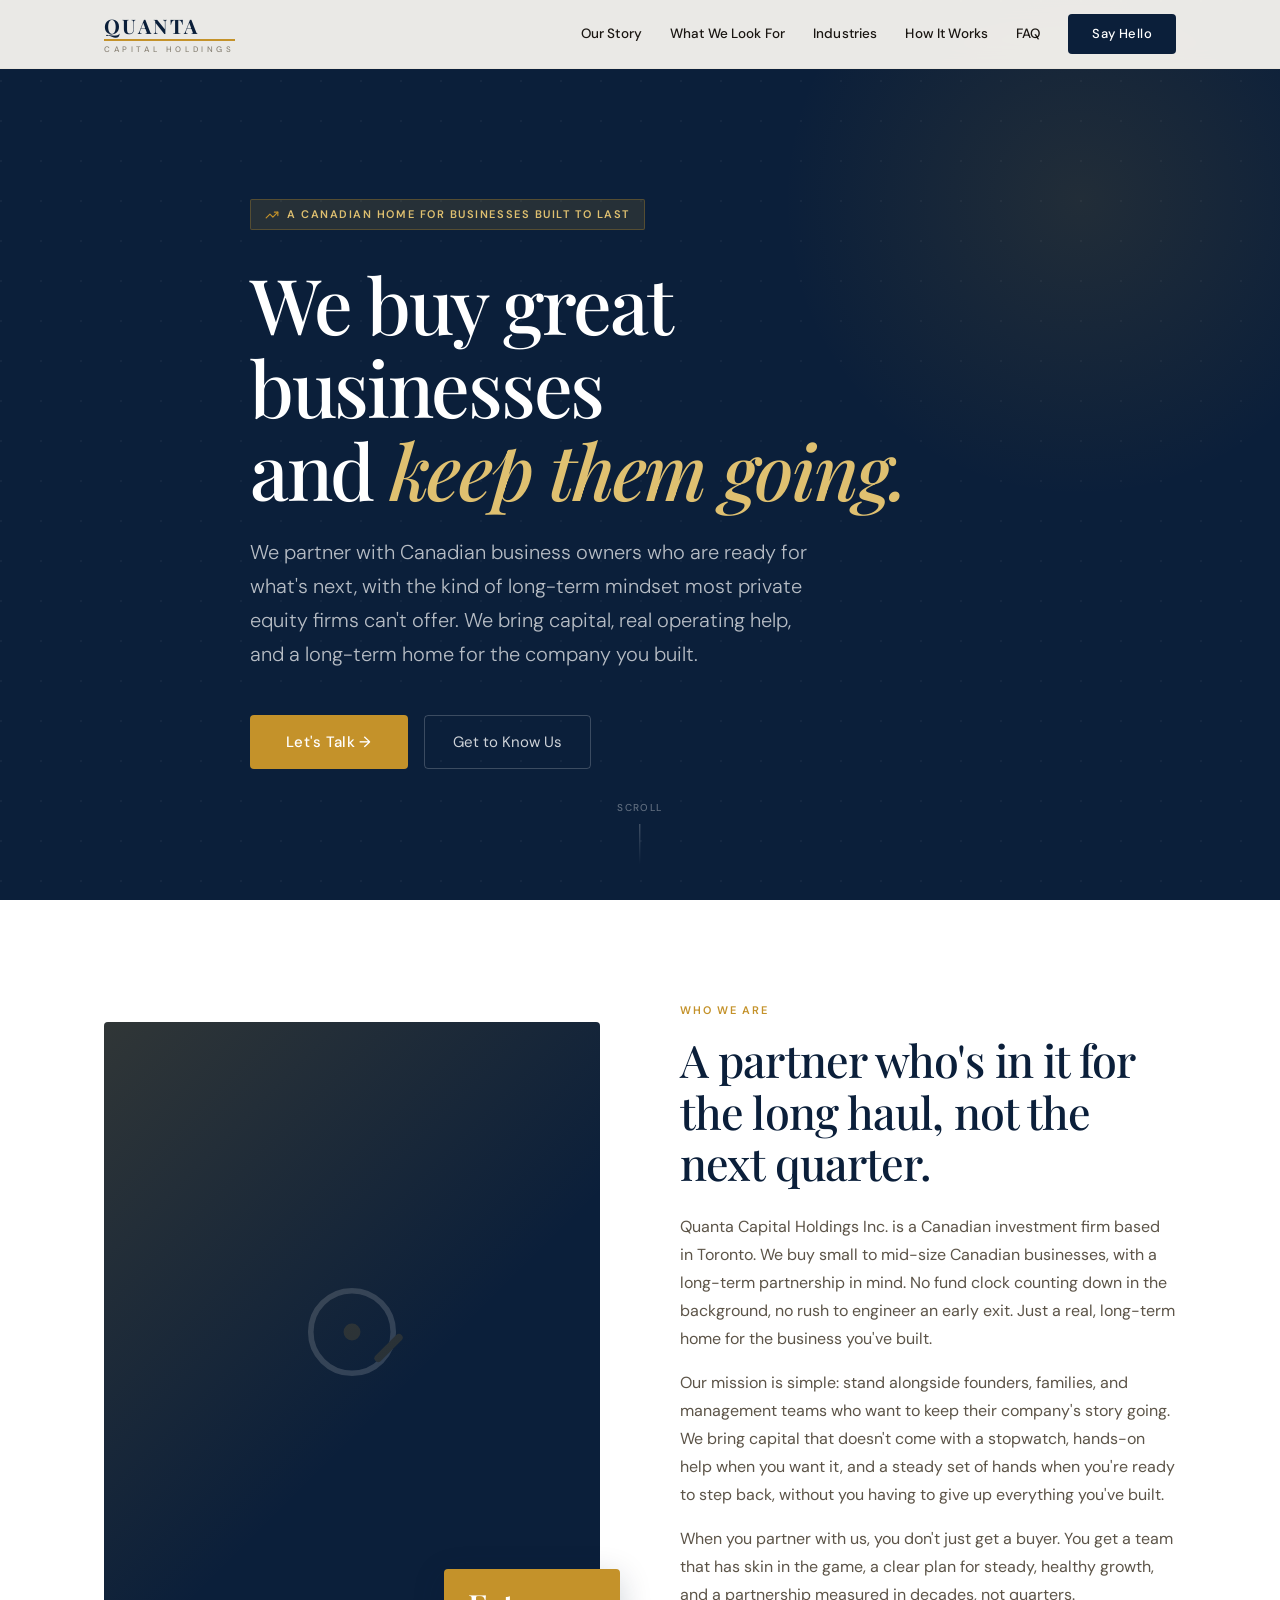
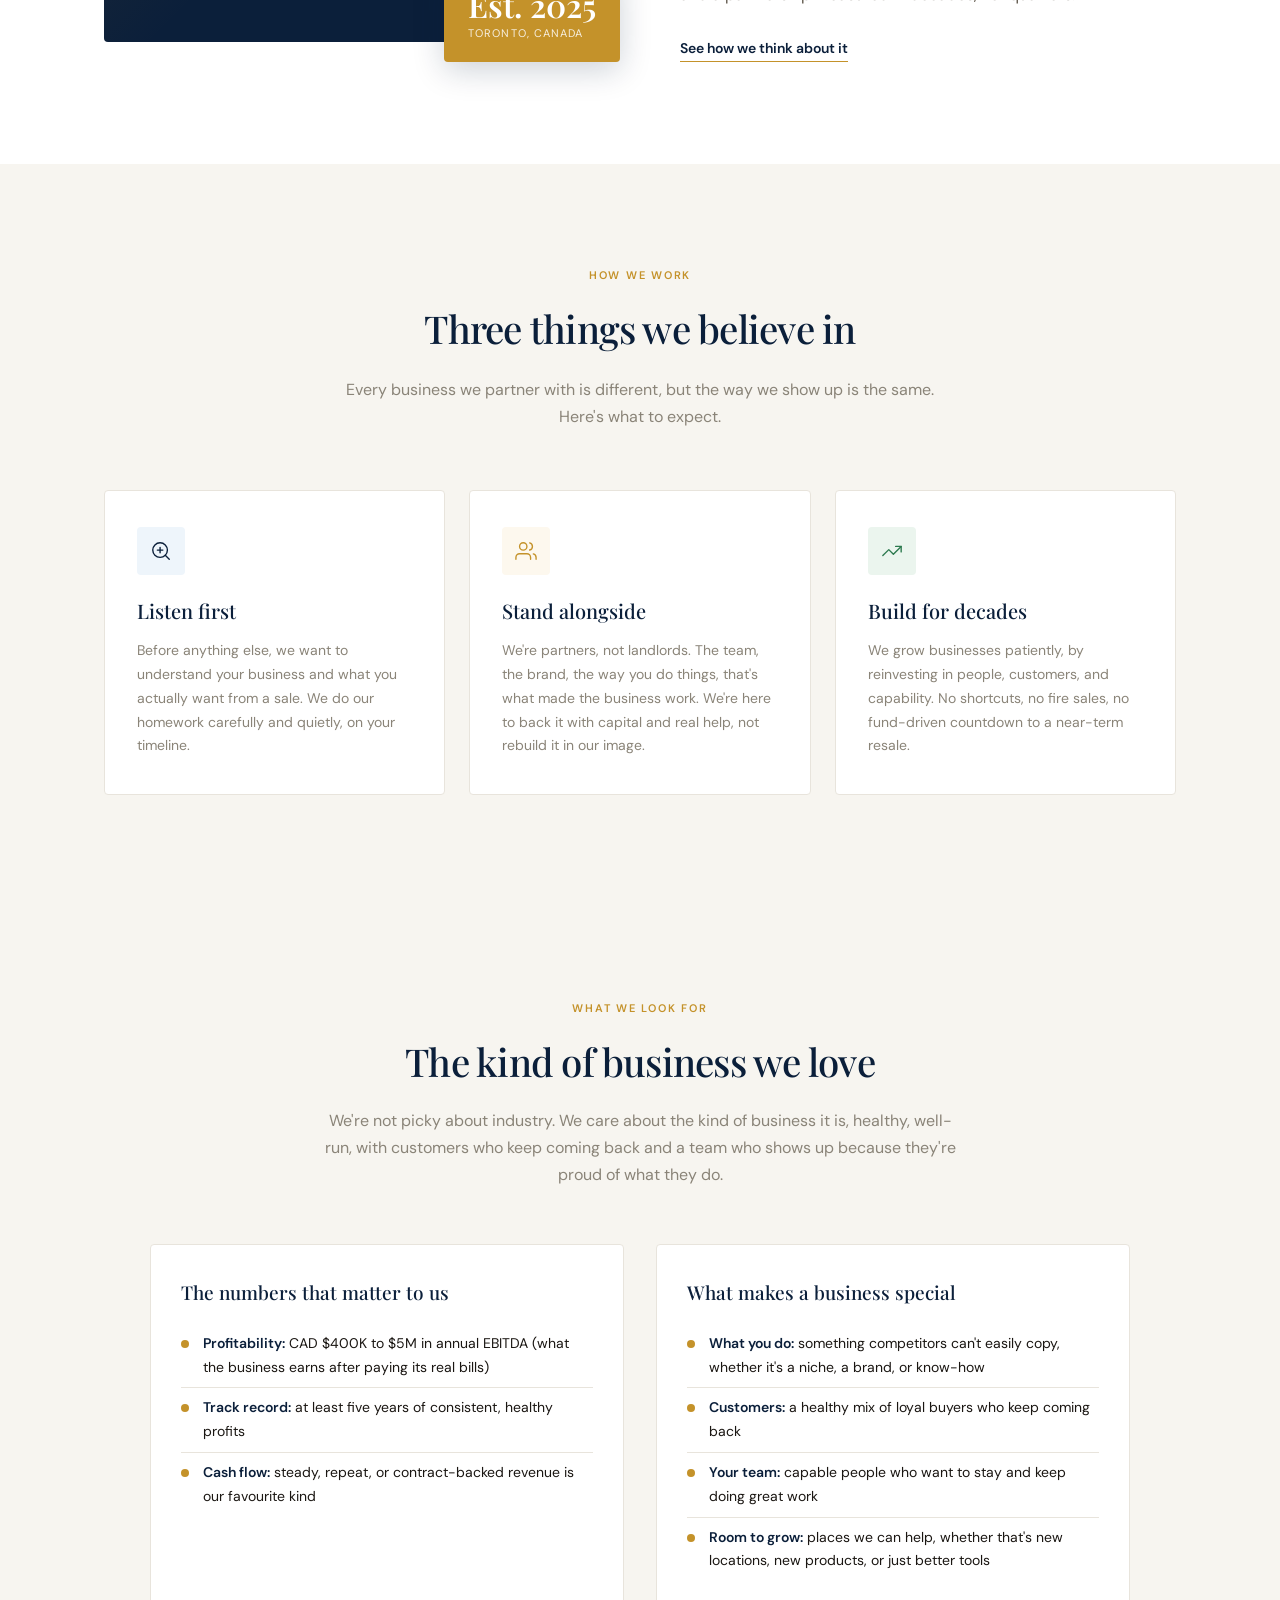
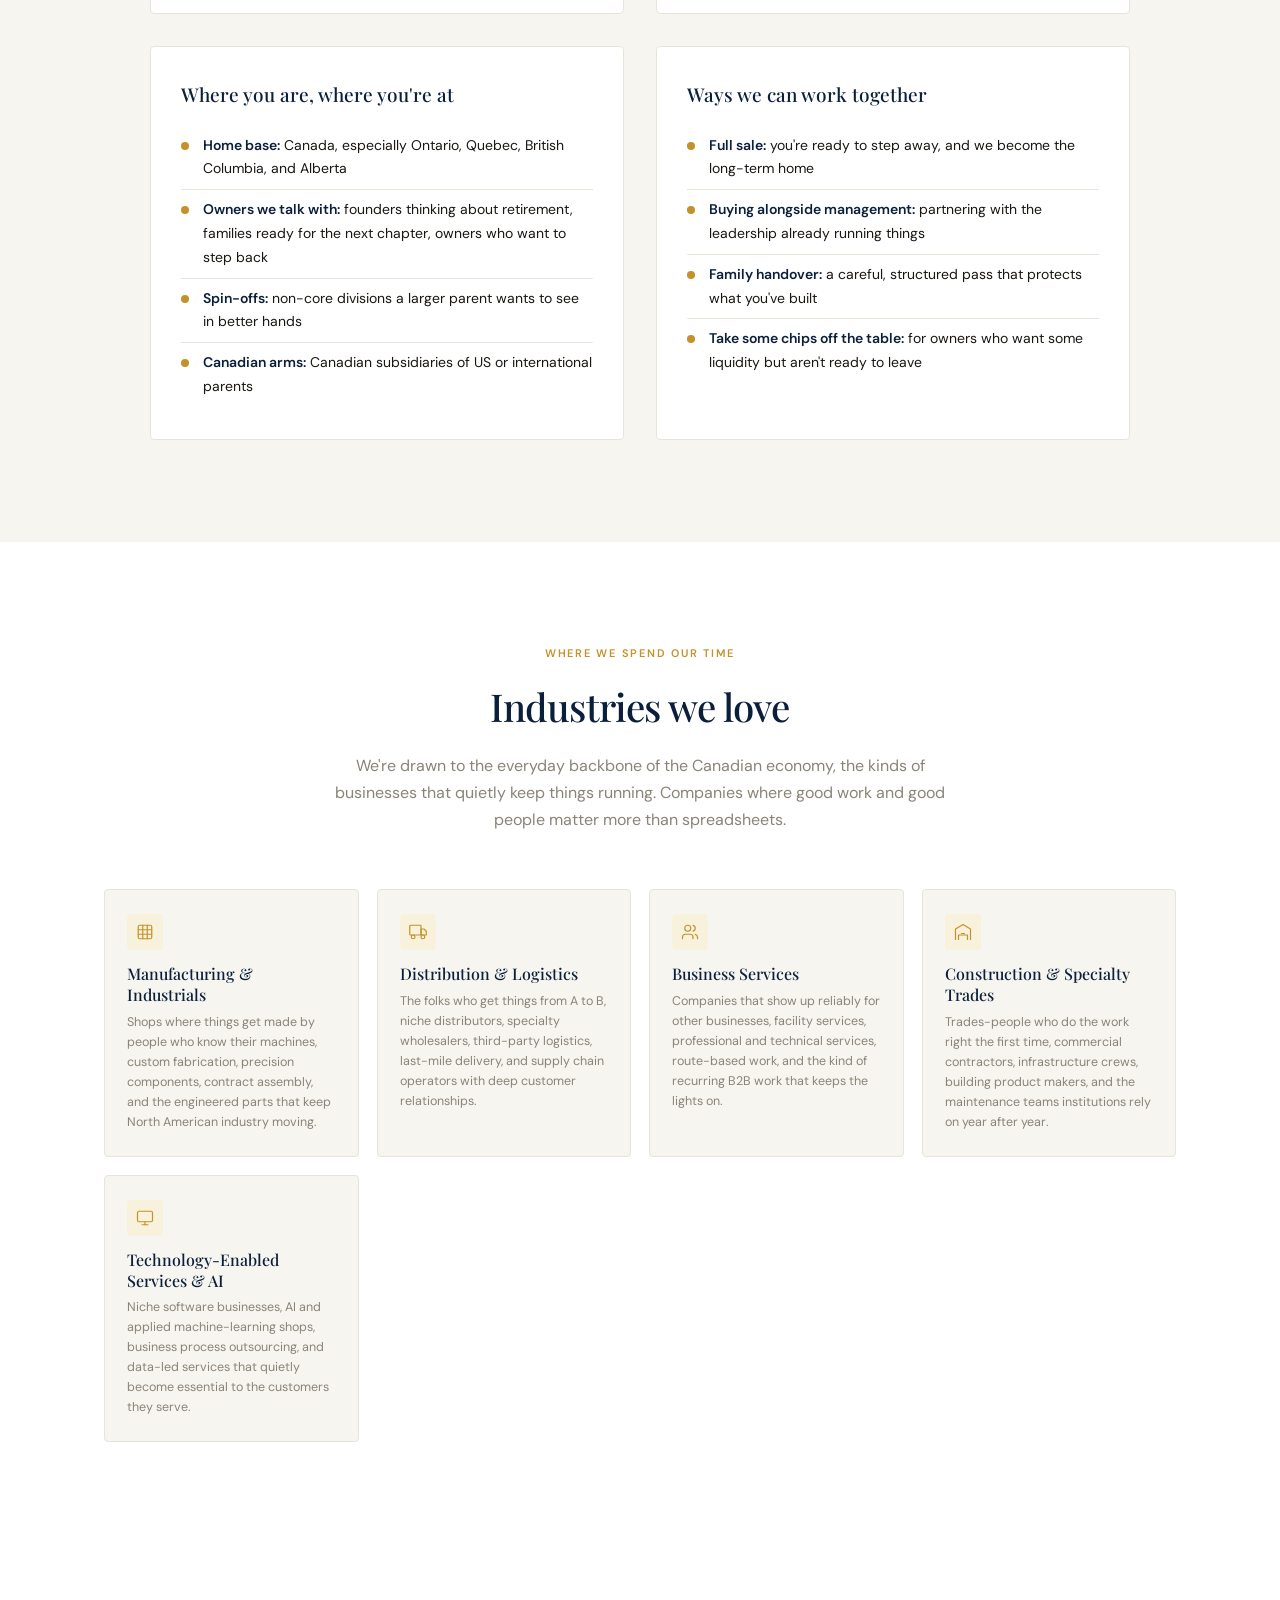
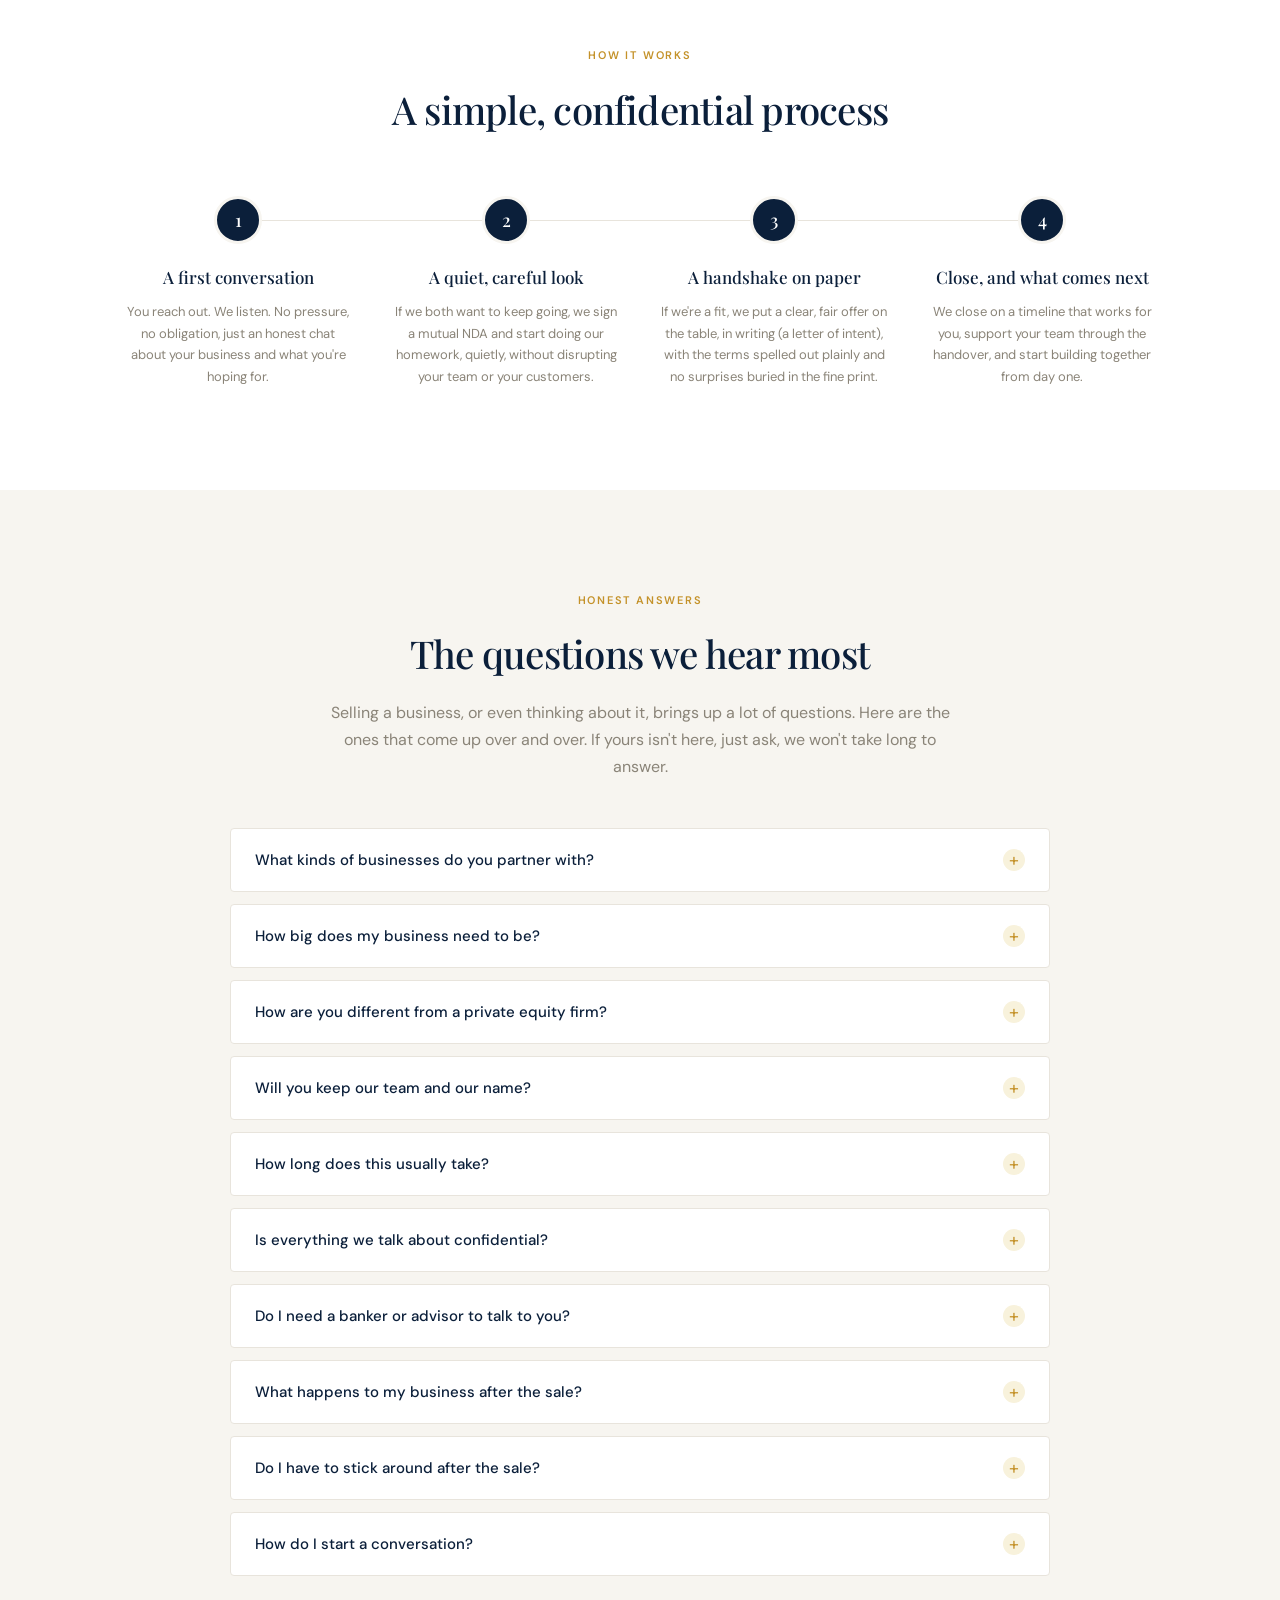
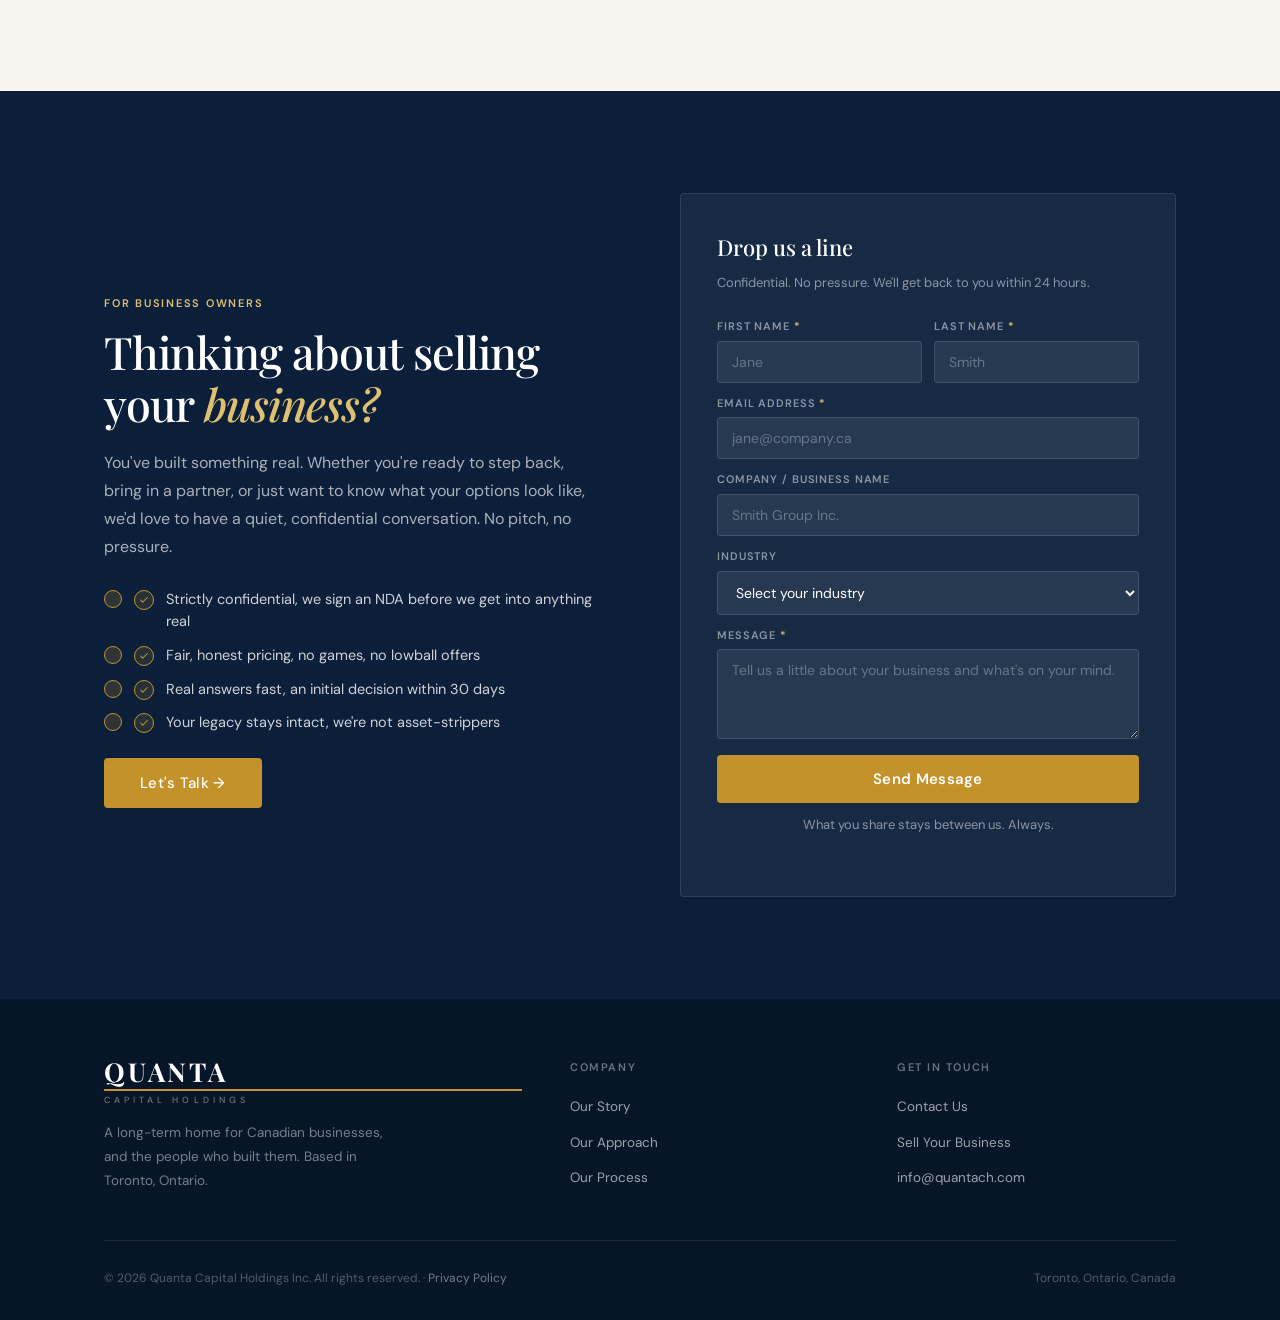
==== commit 0c8ddce3: "Revise website copy & add launch configs Add .claude/launch.json with local/static server and Azure " ====
--- a/ui_kits/website/index.html
+++ b/ui_kits/website/index.html
@@ -6,8 +6,8 @@
 
 <!-- Primary SEO -->
 <title>Quanta Capital Holdings | A Home for Canadian Businesses</title>
-<meta name="description" content="A Canadian holding company that buys small to mid-size businesses and keeps them. No five-year flip, just a real, permanent home for the business you built.">
-<meta name="keywords" content="sell my business Canada, Canadian holding company, succession planning, family business sale, business owner exit, partner for small business, Toronto holding company, buyer for my business Canada, alternative to private equity, permanent home for business, Quanta Capital">
+<meta name="description" content="A Canadian holding company that buys small to mid-size businesses and partners with them for the long run. A long-term home for the business you've built.">
+<meta name="keywords" content="sell my business Canada, Canadian holding company, succession planning, family business sale, business owner exit, partner for small business, Toronto holding company, buyer for my business Canada, alternative to private equity, long-term home for business, Quanta Capital">
 <meta name="author" content="Quanta Capital Holdings Inc.">
 <meta name="robots" content="index, follow, max-snippet:-1, max-image-preview:large">
 <meta name="theme-color" content="#0B1F3A">
@@ -22,8 +22,8 @@
 <!-- Open Graph -->
 <meta property="og:type" content="website">
 <meta property="og:site_name" content="Quanta Capital Holdings">
-<meta property="og:title" content="Quanta Capital Holdings | A Permanent Home for Canadian Businesses">
-<meta property="og:description" content="We buy small to mid-size Canadian businesses and keep them. No five-year flip, no fund clock, just a real, permanent home for the business you've built.">
+<meta property="og:title" content="Quanta Capital Holdings | A Long-Term Home for Canadian Businesses">
+<meta property="og:description" content="We buy small to mid-size Canadian businesses and partner with them for the long run. No fund clock counting down in the background, just a long-term home for the business you've built.">
 <meta property="og:url" content="https://quantach.com/">
 <meta property="og:locale" content="en_CA">
 <meta property="og:image" content="https://quantach.com/assets/logo-white.png">
@@ -31,8 +31,8 @@
 
 <!-- Twitter Card -->
 <meta name="twitter:card" content="summary_large_image">
-<meta name="twitter:title" content="Quanta Capital Holdings | A Permanent Home for Canadian Businesses">
-<meta name="twitter:description" content="A Canadian holding company buying small to mid-size businesses and keeping them. No five-year flip, just a real home for what you've built.">
+<meta name="twitter:title" content="Quanta Capital Holdings | A Long-Term Home for Canadian Businesses">
+<meta name="twitter:description" content="A Canadian holding company buying small to mid-size businesses and standing alongside them for the long run. A long-term home for what you've built.">
 <meta name="twitter:image" content="https://quantach.com/assets/logo-white.png">
 
 <!-- Favicons / app icons -->
@@ -60,7 +60,7 @@
   "url": "https://quantach.com/",
   "logo": "https://quantach.com/assets/logo.png",
   "image": "https://quantach.com/assets/logo-white.png",
-  "description": "Canadian holding company that buys and keeps small to mid-size Canadian businesses, partnering with founders, families, and management teams who want a permanent home for the company they built.",
+  "description": "Canadian holding company that buys small to mid-size Canadian businesses and partners with them for the long term, working alongside founders, families, and management teams who want a long-term home for the company they built.",
   "foundingDate": "2025",
   "founder": { "@type": "Organization", "name": "Quanta Capital Holdings Inc." },
   "address": {
@@ -112,9 +112,9 @@
   "@context": "https://schema.org",
   "@type": "FAQPage",
   "mainEntity": [
-    {"@type": "Question", "name": "What kinds of businesses do you partner with?", "acceptedAnswer": {"@type": "Answer", "text": "Established, healthy Canadian businesses, the kind with steady customers and a team who's proud of the work. We've got real interest in manufacturing, distribution and logistics, business services, healthcare services, the trades, consumer products, food and beverage, and technology-enabled services. The companies we partner with typically earn between CAD $400K and $5M a year in profit."}},
+    {"@type": "Question", "name": "What kinds of businesses do you partner with?", "acceptedAnswer": {"@type": "Answer", "text": "Established, healthy Canadian businesses, the kind with steady customers and a team who's proud of the work. We've got real interest in manufacturing, distribution and logistics, business services, the trades, and technology-enabled services including AI. The companies we partner with typically earn between CAD $400K and $5M a year in profit."}},
     {"@type": "Question", "name": "How big does my business need to be?", "acceptedAnswer": {"@type": "Answer", "text": "We work with small to mid-size businesses earning roughly CAD $400K to $5M a year in profit. We're also happy to look at smaller, complementary businesses that would fit alongside one of our companies."}},
-    {"@type": "Question", "name": "How are you different from a private equity firm?", "acceptedAnswer": {"@type": "Answer", "text": "Most private equity funds buy a business so they can sell it again in five years, that's how their math works. We're not built that way. We're a holding company, which means we can keep a business as long as it makes sense, reinvest its profits back into growth, and make decisions based on what's right for the business, not what's right for a fund's clock. We're not looking for a quick flip. We're looking for a permanent home."}},
+    {"@type": "Question", "name": "How are you different from a private equity firm?", "acceptedAnswer": {"@type": "Answer", "text": "Most private equity funds operate on a fixed timeline, they buy a business with the intention of selling it again on a set schedule. We're not built that way. We're a holding company, which means we don't have a fund clock counting down in the background. We come into every partnership planning for the long run, holding the business as long as it makes sense, reinvesting profits back into growth, and making decisions based on what's right for the company."}},
     {"@type": "Question", "name": "Will you keep our team and our name?", "acceptedAnswer": {"@type": "Answer", "text": "Yes. We buy a business for what it already is, not what we want to turn it into. The people, the brand, and the way you run the place, that's what made it successful in the first place. We're not here to redo it. We're here to back it."}},
     {"@type": "Question", "name": "How long does this usually take?", "acceptedAnswer": {"@type": "Answer", "text": "From the first conversation to a signed letter of intent is usually about 30 to 45 days. From there to closing, another 60 to 90 days while we finish our homework, line up financing, and get the paperwork right. We move at a pace that's quick but never rushed."}},
     {"@type": "Question", "name": "Is everything we talk about confidential?", "acceptedAnswer": {"@type": "Answer", "text": "Always. Before we get into anything real, we sign a mutual NDA. Your customers, your team, your suppliers, your competitors, none of them will hear a word from us. The only person who decides who knows is you."}},
@@ -467,7 +467,7 @@
       <span>A Canadian home for businesses built to last</span>
     </div>
     <h1 class="hero-h1">We buy great businesses<br>and <em>keep them going.</em></h1>
-    <p class="hero-sub">We partner with Canadian business owners who are ready for what's next, without handing their life's work to someone who'll flip it in five years. We bring capital, real operating help, and a permanent home for the company you built.</p>
+    <p class="hero-sub">We partner with Canadian business owners who are ready for what's next, with the kind of long-term mindset most private equity firms can't offer. We bring capital, real operating help, and a long-term home for the company you built.</p>
     <div class="hero-actions">
       <a class="btn-hero-primary" onclick="showPage('contact'); return false;" href="javascript:void(0)">Let's Talk →</a>
       <a class="btn-hero-ghost" onclick="scrollToSection('about'); return false;" href="javascript:void(0)">Get to Know Us</a>
@@ -501,7 +501,7 @@
       <div class="about-text fade-in">
         <div class="eyebrow">Who We Are</div>
         <h2>A partner who's in it for the long haul, not the next quarter.</h2>
-        <p>Quanta Capital Holdings Inc. is a Canadian investment firm and holding company based in Toronto. We buy small to mid-size Canadian businesses, then keep them. No five-year clock, no quick flip, no rush to "exit." Just a real, permanent home for the business you've built.</p>
+        <p>Quanta Capital Holdings Inc. is a Canadian investment firm based in Toronto. We buy small to mid-size Canadian businesses, with a long-term partnership in mind. No fund clock counting down in the background, no rush to engineer an early exit. Just a real, long-term home for the business you've built.</p>
         <p>Our mission is simple: stand alongside founders, families, and management teams who want to keep their company's story going. We bring capital that doesn't come with a stopwatch, hands-on help when you want it, and a steady set of hands when you're ready to step back, without you having to give up everything you've built.</p>
         <p>When you partner with us, you don't just get a buyer. You get a team that has skin in the game, a clear plan for steady, healthy growth, and a partnership measured in decades, not quarters.</p>
         <a class="about-link" onclick="scrollToSection('pillars'); return false;" href="javascript:void(0)">See how we think about it</a>
@@ -538,7 +538,7 @@
           <svg width="22" height="22" viewBox="0 0 24 24" fill="none" stroke="#2D7A4F" stroke-width="1.5" stroke-linecap="round" stroke-linejoin="round"><polyline points="22 7 13.5 15.5 8.5 10.5 2 17"/><polyline points="16 7 22 7 22 13"/></svg>
         </div>
         <h3>Build for decades</h3>
-        <p>We grow businesses patiently, by reinvesting in people, customers, and capability. No shortcuts, no fire sales, no countdown to a flip.</p>
+        <p>We grow businesses patiently, by reinvesting in people, customers, and capability. No shortcuts, no fire sales, no fund-driven countdown to a near-term resale.</p>
       </div>
     </div>
   </div>
@@ -626,33 +626,15 @@
       </div>
 
       <div class="industry-card fade-in">
-        <div class="industry-icon"><svg width="18" height="18" viewBox="0 0 24 24" fill="none" stroke="#C4922A" stroke-width="1.6" stroke-linecap="round" stroke-linejoin="round"><path d="M19 14c1.49-1.46 3-3.21 3-5.5A5.5 5.5 0 0 0 16.5 3c-1.76 0-3 .5-4.5 2-1.5-1.5-2.74-2-4.5-2A5.5 5.5 0 0 0 2 8.5c0 2.29 1.51 4.04 3 5.5l7 7Z"/></svg></div>
-        <h3>Healthcare Services</h3>
-        <p>The clinics, dental and veterinary practices, healthcare staffing groups, and supporting services that take care of communities every day.</p>
-      </div>
-
-      <div class="industry-card fade-in">
         <div class="industry-icon"><svg width="18" height="18" viewBox="0 0 24 24" fill="none" stroke="#C4922A" stroke-width="1.6" stroke-linecap="round" stroke-linejoin="round"><path d="M2 22V8l10-6 10 6v14"/><path d="M6 22v-6h12v6"/><path d="M10 14h4"/></svg></div>
         <h3>Construction &amp; Specialty Trades</h3>
         <p>Trades-people who do the work right the first time, commercial contractors, infrastructure crews, building product makers, and the maintenance teams institutions rely on year after year.</p>
       </div>
 
       <div class="industry-card fade-in">
-        <div class="industry-icon"><svg width="18" height="18" viewBox="0 0 24 24" fill="none" stroke="#C4922A" stroke-width="1.6" stroke-linecap="round" stroke-linejoin="round"><path d="M6 2 3 6v14a2 2 0 0 0 2 2h14a2 2 0 0 0 2-2V6l-3-4Z"/><path d="M3 6h18"/><path d="M16 10a4 4 0 0 1-8 0"/></svg></div>
-        <h3>Consumer &amp; Retail</h3>
-        <p>Loved consumer brands, multi-location retailers, direct-to-consumer e-commerce, and the household-name regional businesses that built loyal customers over decades.</p>
-      </div>
-
-      <div class="industry-card fade-in">
-        <div class="industry-icon"><svg width="18" height="18" viewBox="0 0 24 24" fill="none" stroke="#C4922A" stroke-width="1.6" stroke-linecap="round" stroke-linejoin="round"><path d="M17 8h1a4 4 0 1 1 0 8h-1"/><path d="M3 8h14v9a4 4 0 0 1-4 4H7a4 4 0 0 1-4-4Z"/><line x1="6" y1="2" x2="6" y2="4"/><line x1="10" y1="2" x2="10" y2="4"/><line x1="14" y1="2" x2="14" y2="4"/></svg></div>
-        <h3>Food &amp; Beverage</h3>
-        <p>Specialty food makers, beverage brands, food service operators, and craft producers with the kind of regional loyalty money can't buy.</p>
-      </div>
-
-      <div class="industry-card fade-in">
         <div class="industry-icon"><svg width="18" height="18" viewBox="0 0 24 24" fill="none" stroke="#C4922A" stroke-width="1.6" stroke-linecap="round" stroke-linejoin="round"><rect x="2" y="3" width="20" height="14" rx="2"/><line x1="8" y1="21" x2="16" y2="21"/><line x1="12" y1="17" x2="12" y2="21"/></svg></div>
-        <h3>Technology-Enabled Services</h3>
-        <p>Niche software businesses, managed IT shops, business process outsourcing, and data-led services that quietly become essential to the customers they serve.</p>
+        <h3>Technology-Enabled Services &amp; AI</h3>
+        <p>Niche software businesses, AI and applied machine-learning shops, business process outsourcing, and data-led services that quietly become essential to the customers they serve.</p>
       </div>
 
     </div>
@@ -706,7 +688,7 @@
           <span>What kinds of businesses do you partner with?</span>
           <span class="faq-toggle" aria-hidden="true">+</span>
         </button>
-        <div class="faq-a"><div class="faq-a-inner">Established, healthy Canadian businesses, the kind with steady customers and a team who's proud of the work. We've got real interest in manufacturing, distribution and logistics, business services, healthcare services, the trades, consumer products, food and beverage, and technology-enabled services. The companies we partner with typically earn between CAD $400K and $5M a year in profit.</div></div>
+        <div class="faq-a"><div class="faq-a-inner">Established, healthy Canadian businesses, the kind with steady customers and a team who's proud of the work. We've got real interest in manufacturing, distribution and logistics, business services, the trades, and technology-enabled services including AI. The companies we partner with typically earn between CAD $400K and $5M a year in profit.</div></div>
       </div>
 
       <div class="faq-item fade-in">
@@ -722,7 +704,7 @@
           <span>How are you different from a private equity firm?</span>
           <span class="faq-toggle" aria-hidden="true">+</span>
         </button>
-        <div class="faq-a"><div class="faq-a-inner">Most private equity funds buy a business so they can sell it again in five years, that's how their math works. We're not built that way. We're a holding company, which means we can keep a business as long as it makes sense, reinvest its profits back into growth, and make decisions based on what's right for the business, not what's right for a fund's clock. We're not looking for a quick flip. We're looking for a permanent home.</div></div>
+        <div class="faq-a"><div class="faq-a-inner">Most private equity funds operate on a fixed timeline, they buy a business with the intention of selling it again on a set schedule. We're not built that way. We're a holding company, which means we don't have a fund clock counting down in the background. We come into every partnership planning for the long run, holding the business as long as it makes sense, reinvesting profits back into growth, and making decisions based on what's right for the company.</div></div>
       </div>
 
       <div class="faq-item fade-in">
@@ -816,7 +798,7 @@
             <span class="check-icon">
               <svg width="10" height="10" viewBox="0 0 24 24" fill="none" stroke="#C4922A" stroke-width="2.5" stroke-linecap="round" stroke-linejoin="round"><polyline points="20 6 9 17 4 12"/></svg>
             </span>
-            Your legacy stays intact, we don't strip and flip
+            Your legacy stays intact, we're not asset-strippers
           </li>
         </ul>
         <a class="btn-hero-primary" onclick="showPage('contact'); return false;" href="javascript:void(0)">Let's Talk →</a>
@@ -852,11 +834,8 @@
               <option>Manufacturing</option>
               <option>Distribution &amp; Logistics</option>
               <option>Business Services</option>
-              <option>Technology</option>
-              <option>Healthcare</option>
+              <option>Technology &amp; AI</option>
               <option>Construction &amp; Trades</option>
-              <option>Retail &amp; Consumer</option>
-              <option>Food &amp; Beverage</option>
               <option>Other</option>
             </select>
           </div>
@@ -952,11 +931,8 @@
                   <option>Manufacturing</option>
                   <option>Distribution &amp; Logistics</option>
                   <option>Business Services</option>
-                  <option>Technology</option>
-                  <option>Healthcare</option>
+                  <option>Technology &amp; AI</option>
                   <option>Construction &amp; Trades</option>
-                  <option>Retail &amp; Consumer</option>
-                  <option>Food &amp; Beverage</option>
                   <option>Other</option>
                 </select>
               </div>
@@ -1060,7 +1036,7 @@
           <span style="display:block; height:2px; background:#C4922A; margin:4px 0 5px;"></span>
           <span style="display:block; font-family:'DM Sans',sans-serif; font-size:9px; letter-spacing:0.45em; font-weight:500; color:rgba(255,255,255,0.4); text-transform:uppercase;">Capital Holdings</span>
         </div>
-        <p>A permanent home for Canadian businesses, and the people who built them. Based in Toronto, Ontario.</p>
+        <p>A long-term home for Canadian businesses, and the people who built them. Based in Toronto, Ontario.</p>
       </div>
       <div class="footer-col">
         <h4>Company</h4>
@@ -1090,8 +1066,8 @@
 // ── Page routing ───────────────────────────────
 const _pages = ['home', 'contact', 'privacy'];
 const _pageMeta = {
-  home:    { title: 'Quanta Capital Holdings | A Permanent Home for Canadian Businesses',
-             desc:  'A Canadian holding company that buys small to mid-size businesses and keeps them. No five-year flip, no fund clock, just a real, permanent home for the business you\'ve built.' },
+  home:    { title: 'Quanta Capital Holdings | A Long-Term Home for Canadian Businesses',
+             desc:  'A Canadian holding company that buys small to mid-size businesses and partners with them for the long run. A long-term home for the business you\'ve built.' },
   contact: { title: 'Say Hello | Quanta Capital Holdings',
              desc:  'Start a quiet, confidential conversation with us about your business. No pitch, no pressure, just a chat.' },
   privacy: { title: 'Privacy Policy | Quanta Capital Holdings',
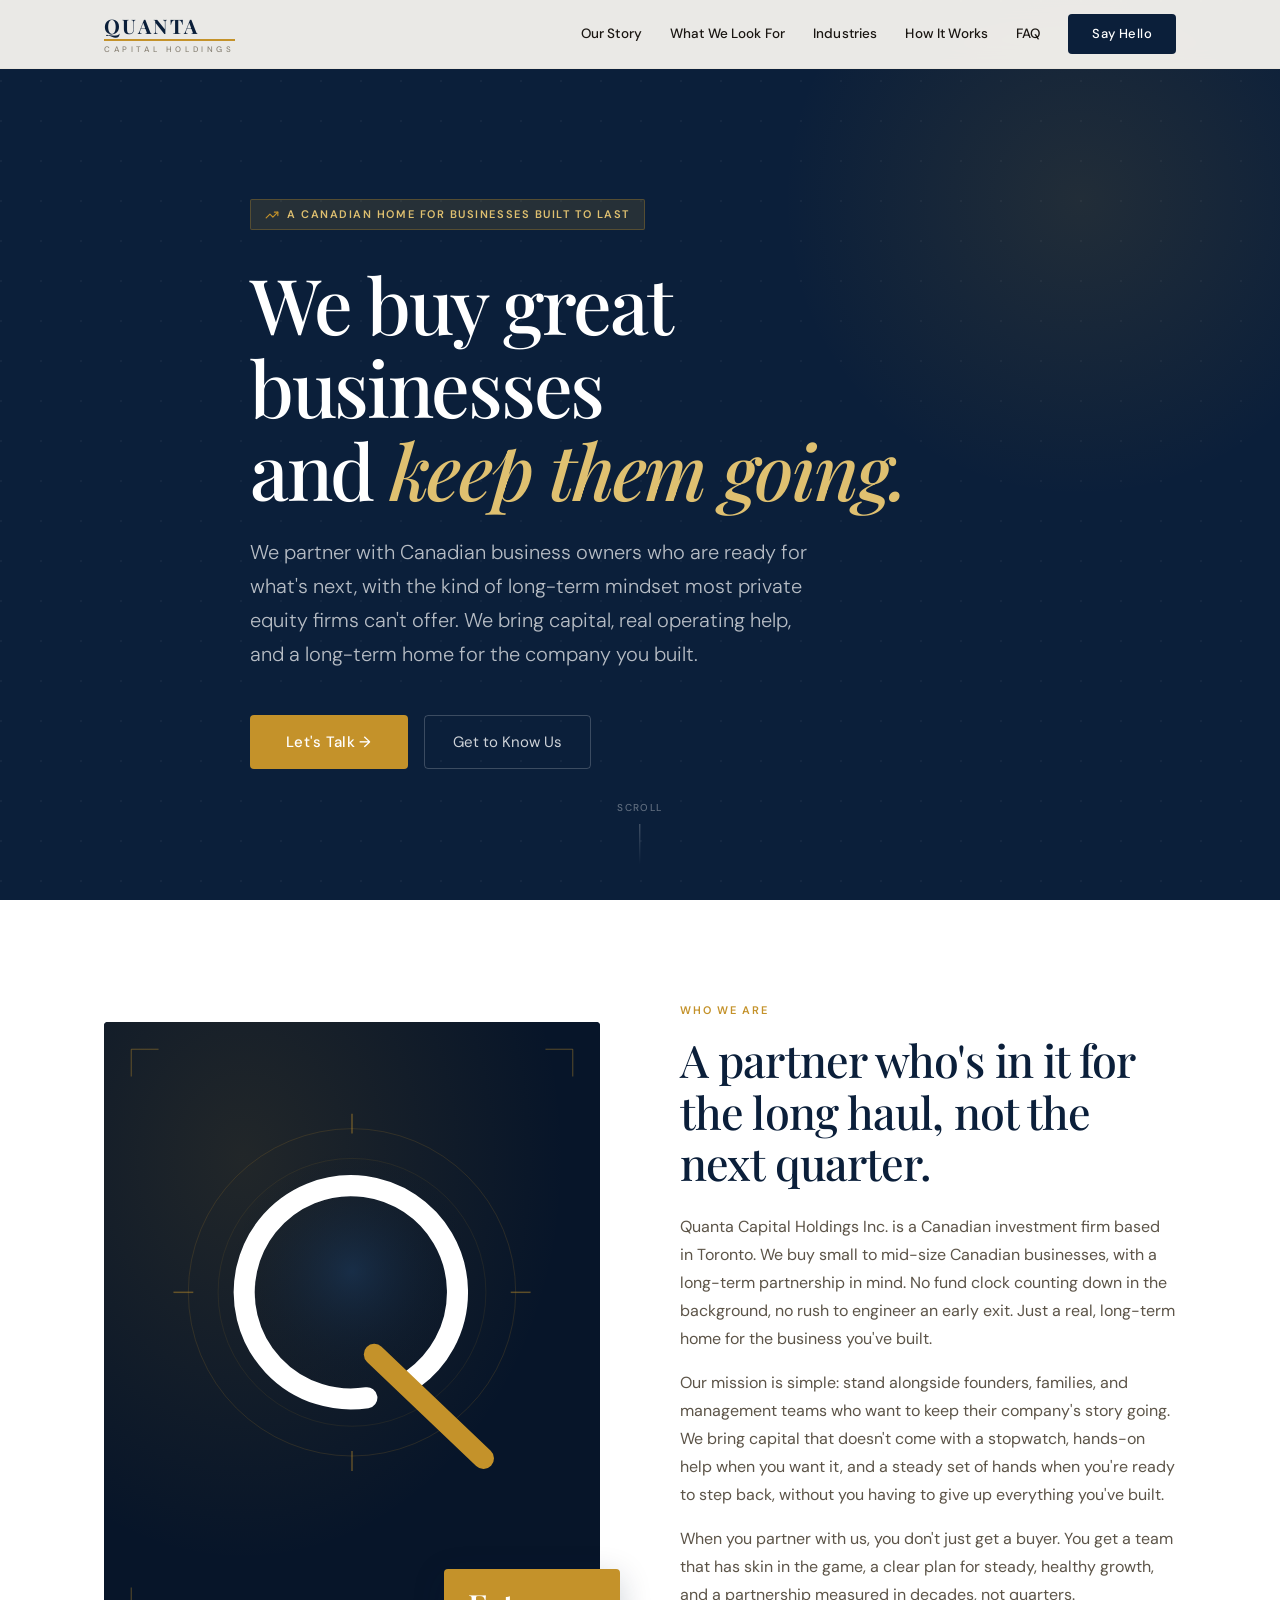
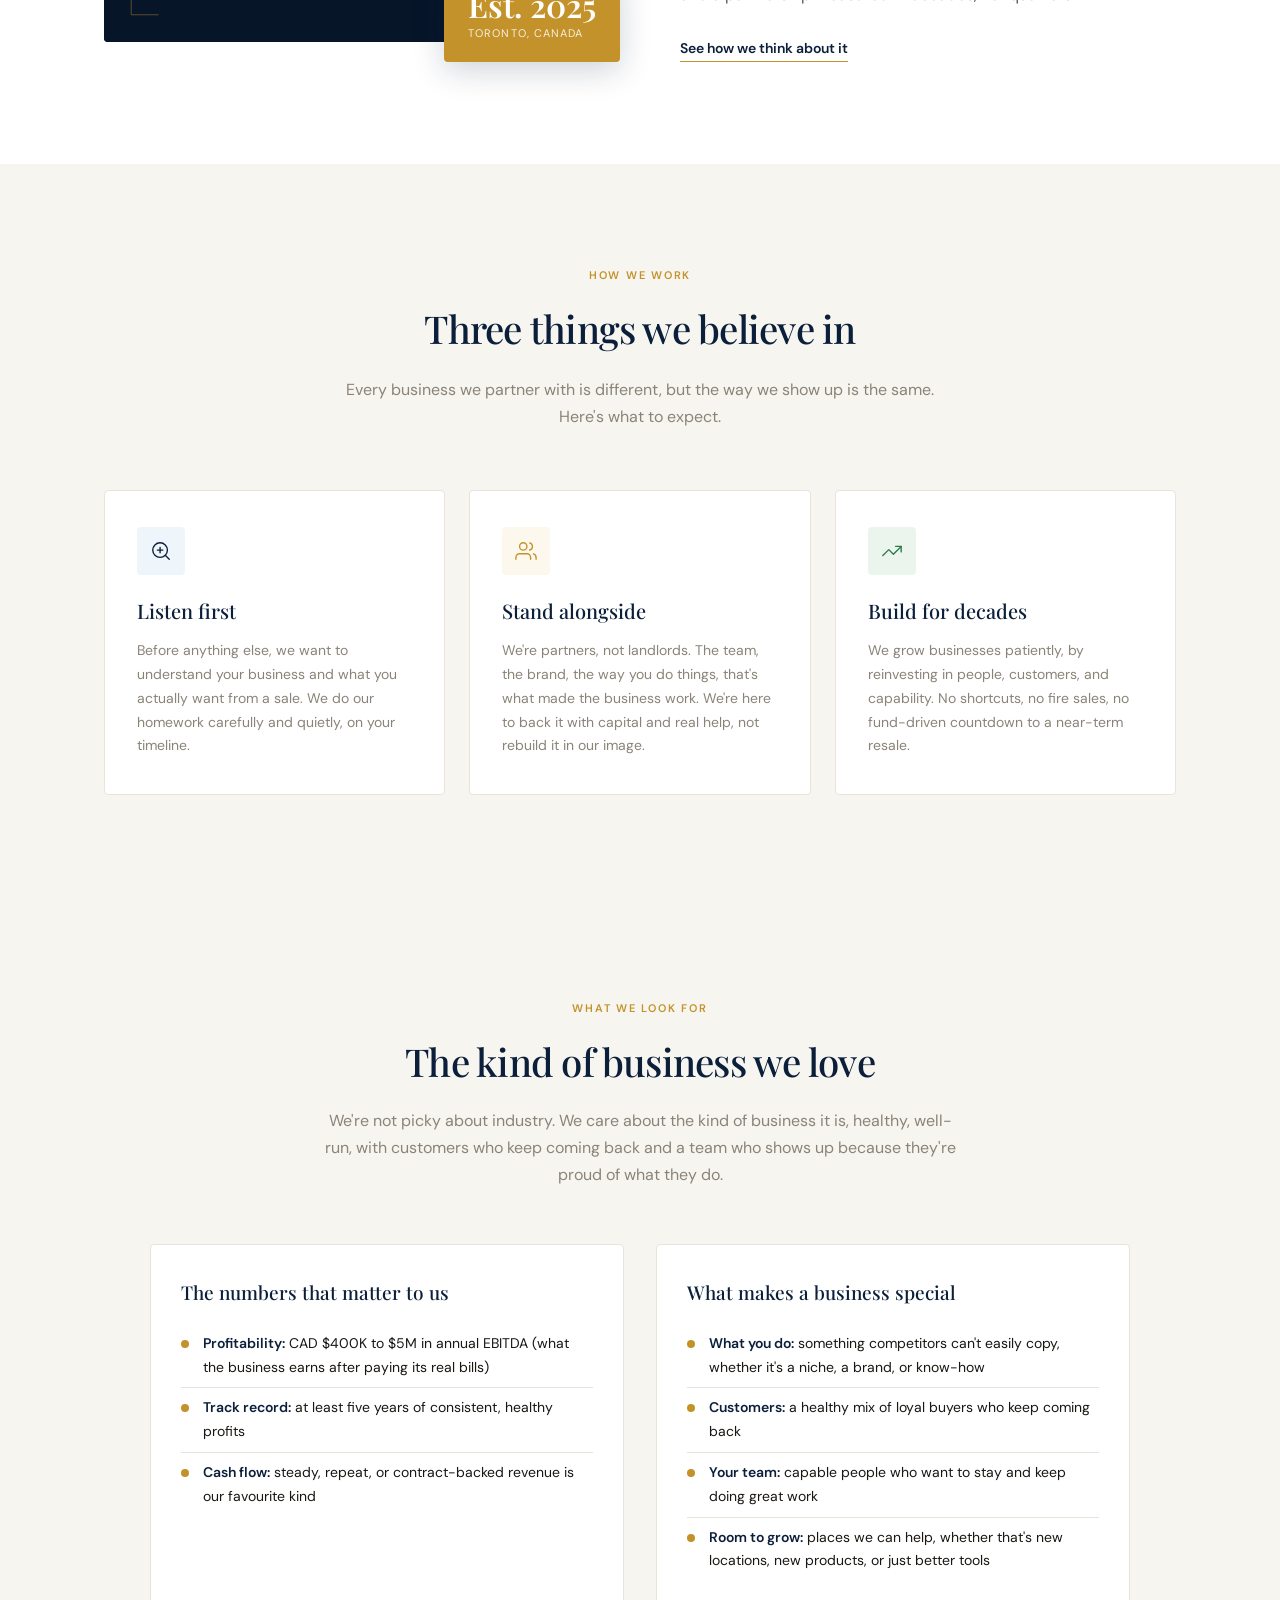
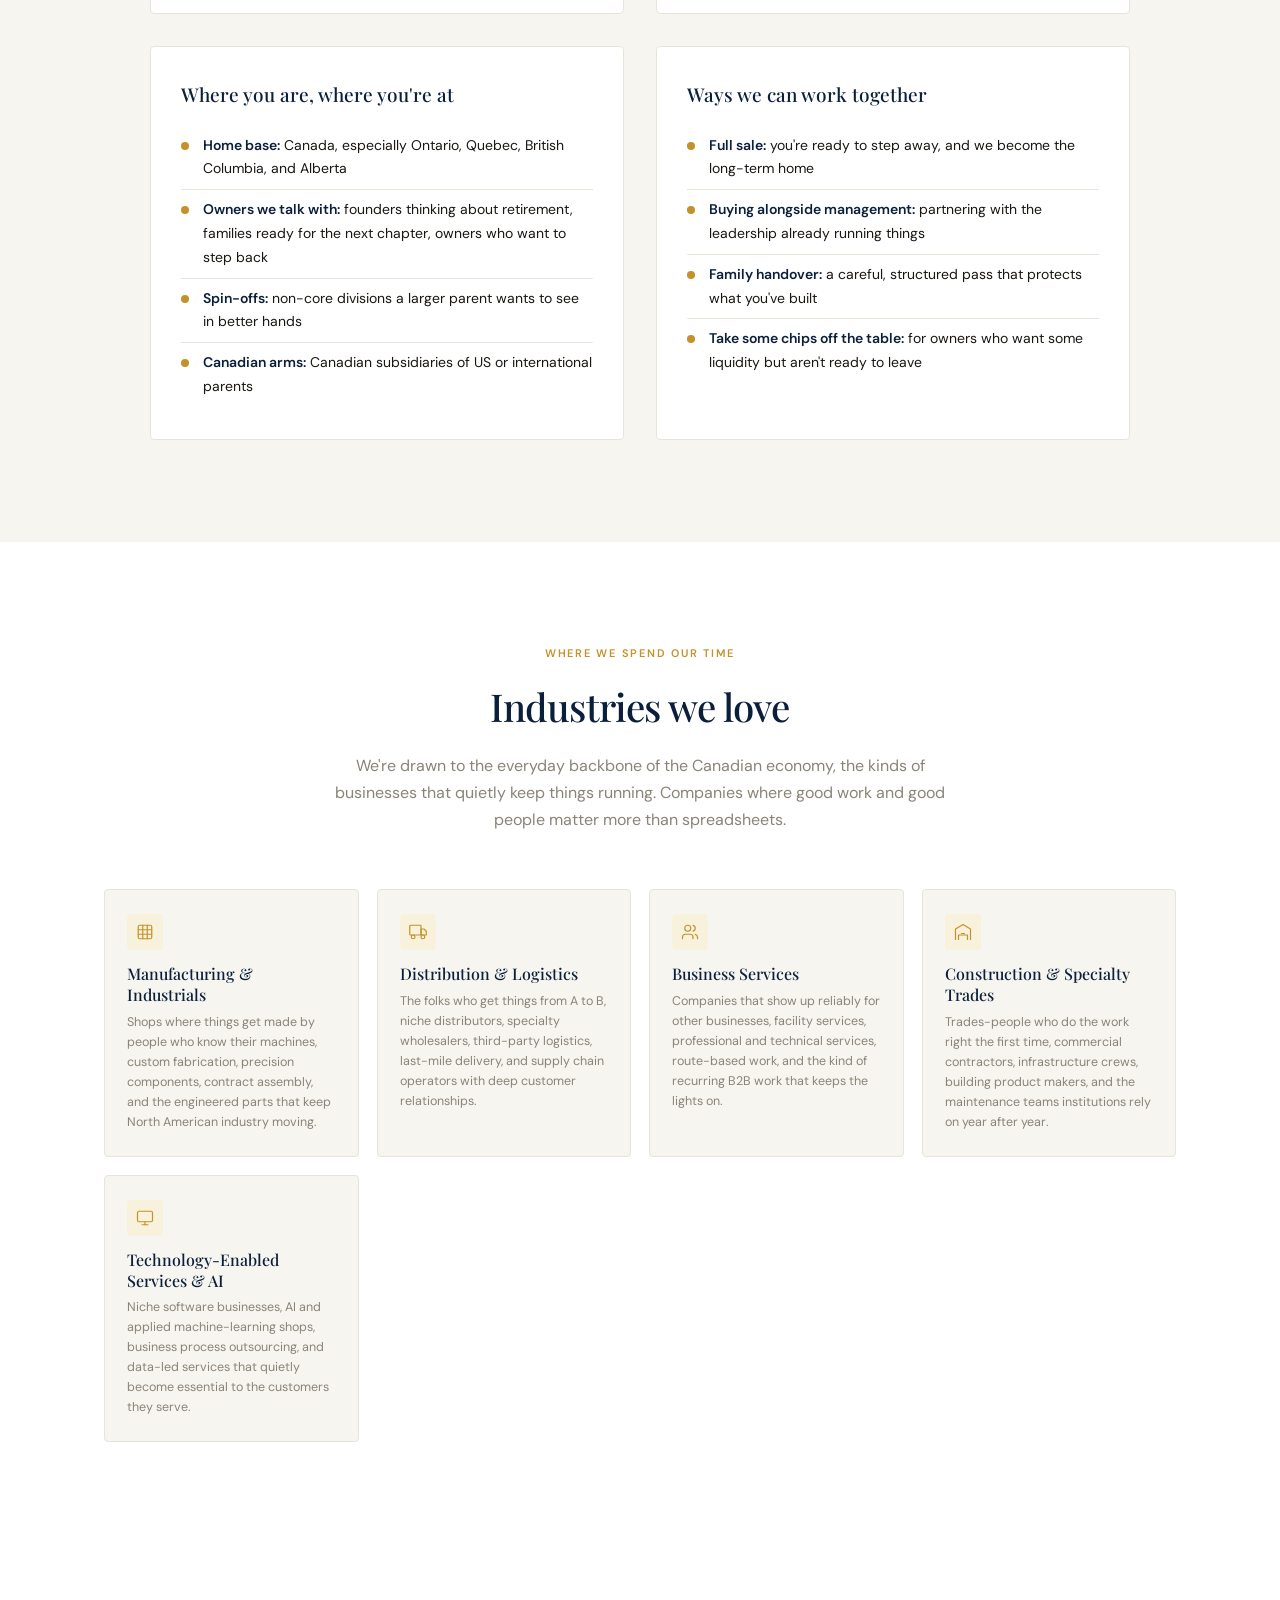
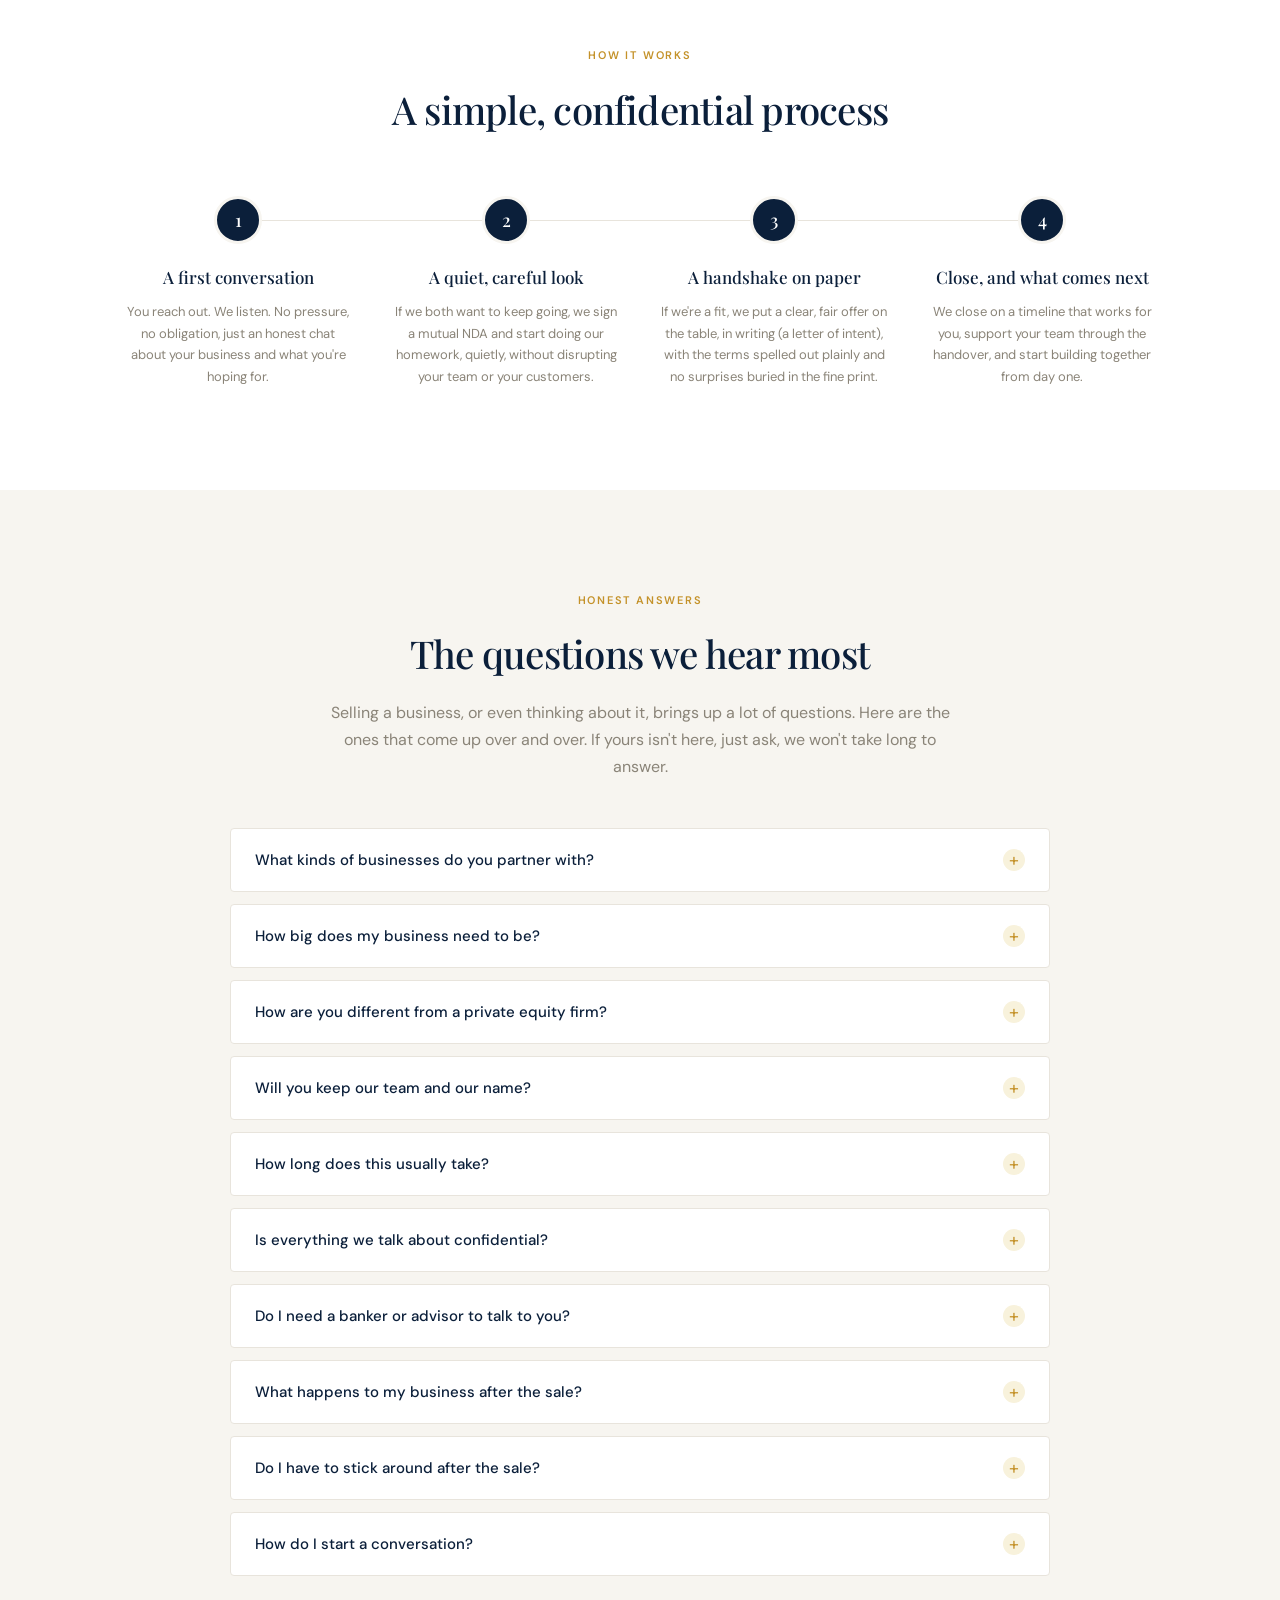
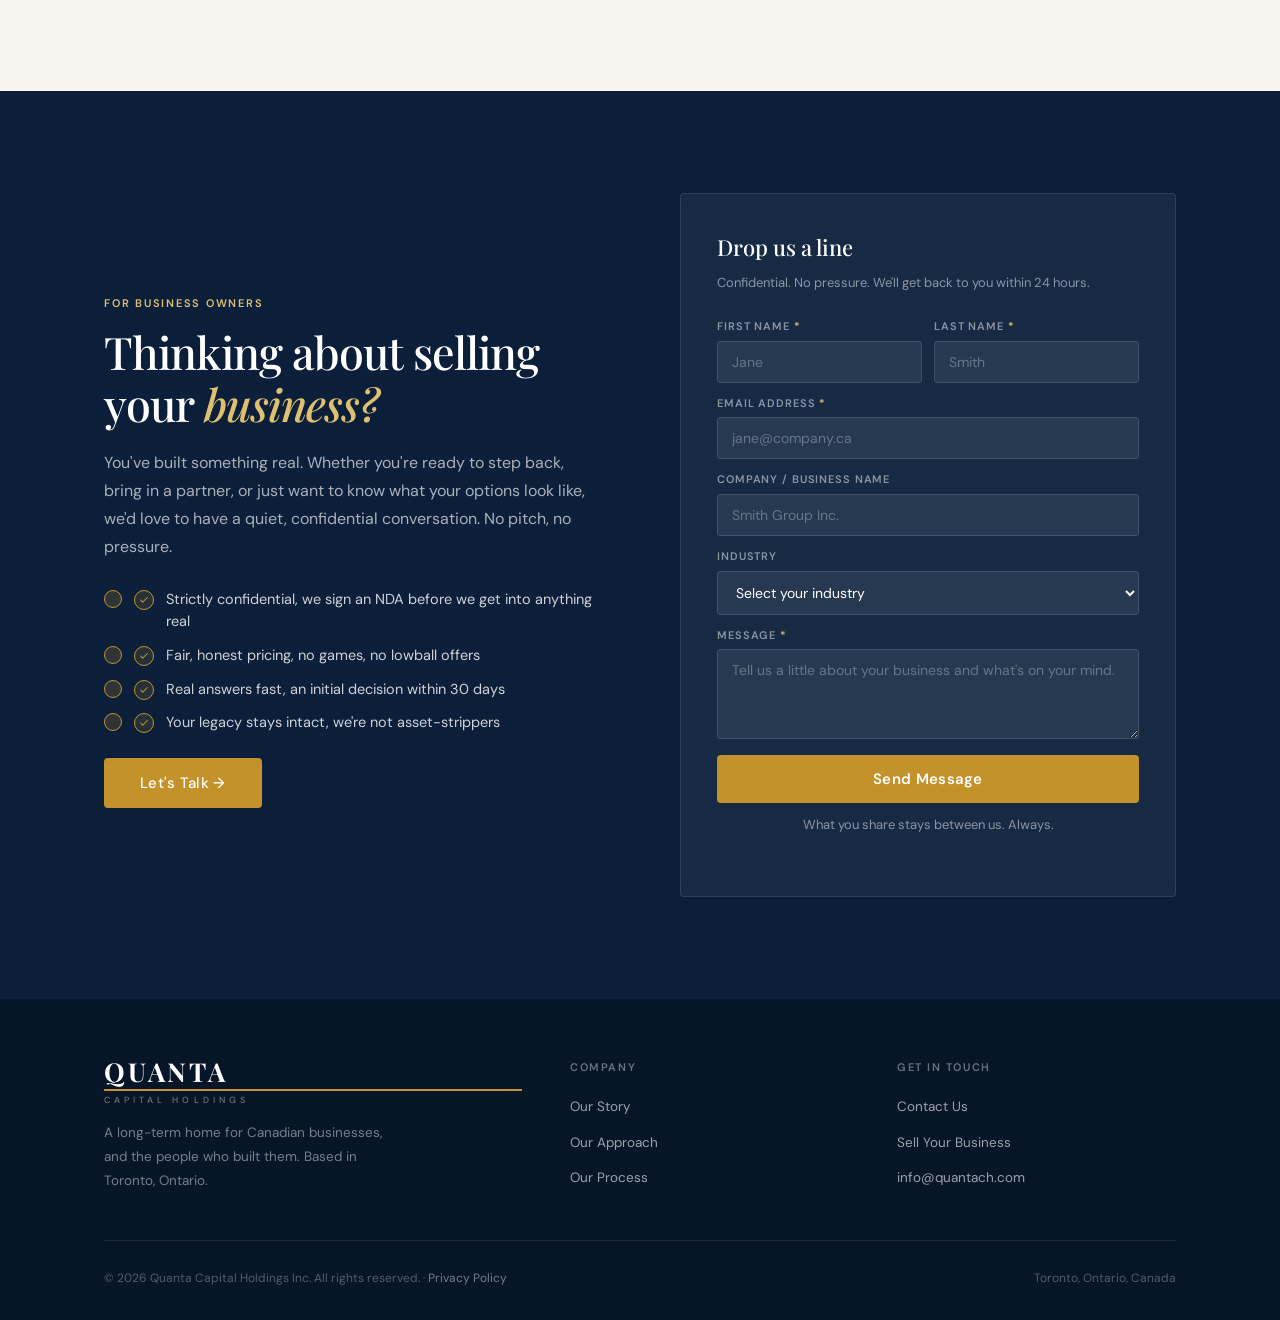
==== commit 202f0116: "Add Q mark artwork and favicon Replace the barely-visible placeholder SVG in the About section with " ====
--- a/ui_kits/website/index.html
+++ b/ui_kits/website/index.html
@@ -221,9 +221,9 @@
 .about-grid { display: grid; grid-template-columns: 1fr 1fr; gap: 80px; align-items: center; }
 .about-img-wrap { position: relative; }
 .about-img-placeholder { width: 100%; aspect-ratio: 4/5; background: var(--navy); border-radius: 4px; overflow: hidden; position: relative; }
-.about-img-placeholder::after { content: ''; position: absolute; inset: 0; background: linear-gradient(135deg, rgba(196,146,42,0.2) 0%, transparent 60%); }
+.about-img-placeholder::after { content: ''; position: absolute; inset: 0; background: none; }
 .about-img-inner { position: absolute; inset: 0; display: flex; align-items: center; justify-content: center; }
-.about-img-inner svg { opacity: 0.15; }
+.about-img-inner svg { opacity: 1; width: 100%; height: 100%; }
 .about-badge { position: absolute; bottom: -20px; right: -20px; background: var(--gold); color: white; padding: 20px 24px; border-radius: 4px; box-shadow: 0 8px 32px rgba(11,31,58,0.2); }
 .about-badge-num { font-family: 'Playfair Display', serif; font-size: 32px; font-weight: 600; line-height: 1; }
 .about-badge-label { font-size: 11px; letter-spacing: 0.1em; text-transform: uppercase; opacity: 0.85; margin-top: 4px; }
@@ -486,10 +486,54 @@
       <div class="about-img-wrap fade-in">
         <div class="about-img-placeholder">
           <div class="about-img-inner">
-            <svg width="120" height="120" viewBox="0 0 64 64" fill="none">
-              <circle cx="32" cy="32" r="22" stroke="#FFFFFF" stroke-width="3" fill="none"/>
-              <line x1="46" y1="46" x2="57" y2="35" stroke="#C4922A" stroke-width="4" stroke-linecap="round"/>
-              <circle cx="32" cy="32" r="4.5" fill="#C4922A"/>
+            <svg xmlns="http://www.w3.org/2000/svg" viewBox="0 0 400 500" preserveAspectRatio="xMidYMid slice">
+              <defs>
+                <radialGradient id="bg-glow" cx="28%" cy="22%" r="65%">
+                  <stop offset="0%" stop-color="#C4922A" stop-opacity="0.14"/>
+                  <stop offset="100%" stop-color="#C4922A" stop-opacity="0"/>
+                </radialGradient>
+                <radialGradient id="q-halo" cx="50%" cy="44%" r="35%">
+                  <stop offset="0%" stop-color="#1A3A60" stop-opacity="0.55"/>
+                  <stop offset="100%" stop-color="#071529" stop-opacity="0"/>
+                </radialGradient>
+              </defs>
+
+              <!-- Deep navy base -->
+              <rect width="400" height="500" fill="#071529"/>
+              <!-- Warm gold ambient light (top-left) -->
+              <rect width="400" height="500" fill="url(#bg-glow)"/>
+              <!-- Subtle halo behind the Q -->
+              <ellipse cx="200" cy="218" rx="140" ry="140" fill="url(#q-halo)"/>
+
+              <!-- Outer decorative ring -->
+              <circle cx="200" cy="218" r="132" fill="none" stroke="#C4922A" stroke-width="0.6" opacity="0.22"/>
+              <!-- Inner decorative ring -->
+              <circle cx="200" cy="218" r="108" fill="none" stroke="#C4922A" stroke-width="0.6" opacity="0.14"/>
+
+              <!-- Cardinal crosshair ticks on outer ring -->
+              <line x1="200" y1="74"  x2="200" y2="90"  stroke="#C4922A" stroke-width="1.2" opacity="0.45"/>
+              <line x1="200" y1="346" x2="200" y2="362" stroke="#C4922A" stroke-width="1.2" opacity="0.45"/>
+              <line x1="56"  y1="218" x2="72"  y2="218" stroke="#C4922A" stroke-width="1.2" opacity="0.45"/>
+              <line x1="328" y1="218" x2="344" y2="218" stroke="#C4922A" stroke-width="1.2" opacity="0.45"/>
+
+              <!-- Corner registration marks -->
+              <line x1="22" y1="22" x2="44" y2="22" stroke="#C4922A" stroke-width="1" opacity="0.35"/>
+              <line x1="22" y1="22" x2="22" y2="44" stroke="#C4922A" stroke-width="1" opacity="0.35"/>
+              <line x1="378" y1="22" x2="356" y2="22" stroke="#C4922A" stroke-width="1" opacity="0.35"/>
+              <line x1="378" y1="22" x2="378" y2="44" stroke="#C4922A" stroke-width="1" opacity="0.35"/>
+              <line x1="22" y1="478" x2="44" y2="478" stroke="#C4922A" stroke-width="1" opacity="0.35"/>
+              <line x1="22" y1="478" x2="22" y2="456" stroke="#C4922A" stroke-width="1" opacity="0.35"/>
+              <line x1="378" y1="478" x2="356" y2="478" stroke="#C4922A" stroke-width="1" opacity="0.35"/>
+              <line x1="378" y1="478" x2="378" y2="456" stroke="#C4922A" stroke-width="1" opacity="0.35"/>
+
+              <!-- THE Q MARK -->
+              <!-- Arc: center(200,218) r=86, gap from 55° to 82° (lower-right) -->
+              <!-- 55°: (249.3, 288.4)   82°: (212.0, 303.2) -->
+              <path d="M 212 303 A 86 86 0 1 1 249 288"
+                    fill="none" stroke="#FFFFFF" stroke-width="17" stroke-linecap="round"/>
+              <!-- Gold tail: starts inside the circle, crosses the gap, extends outward -->
+              <line x1="218" y1="268" x2="306" y2="352"
+                    stroke="#C4922A" stroke-width="17" stroke-linecap="round"/>
             </svg>
           </div>
         </div>
